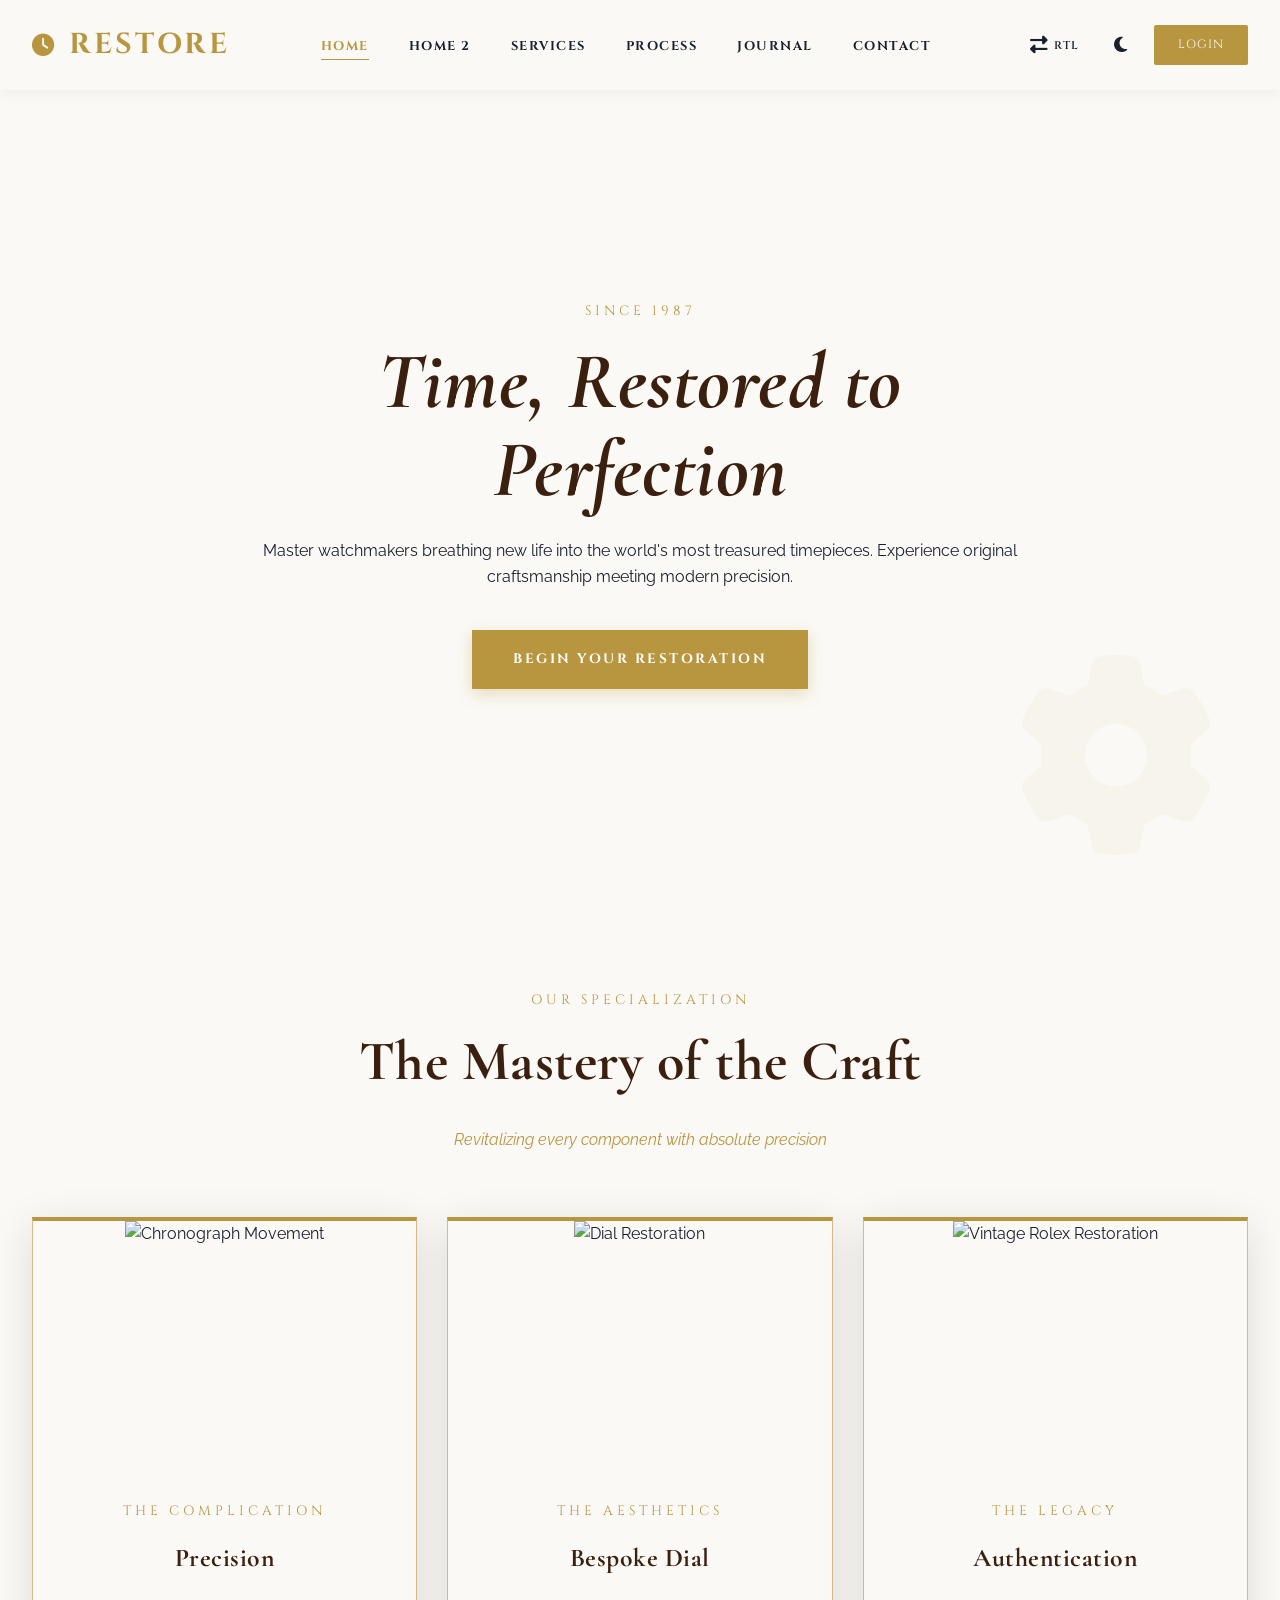
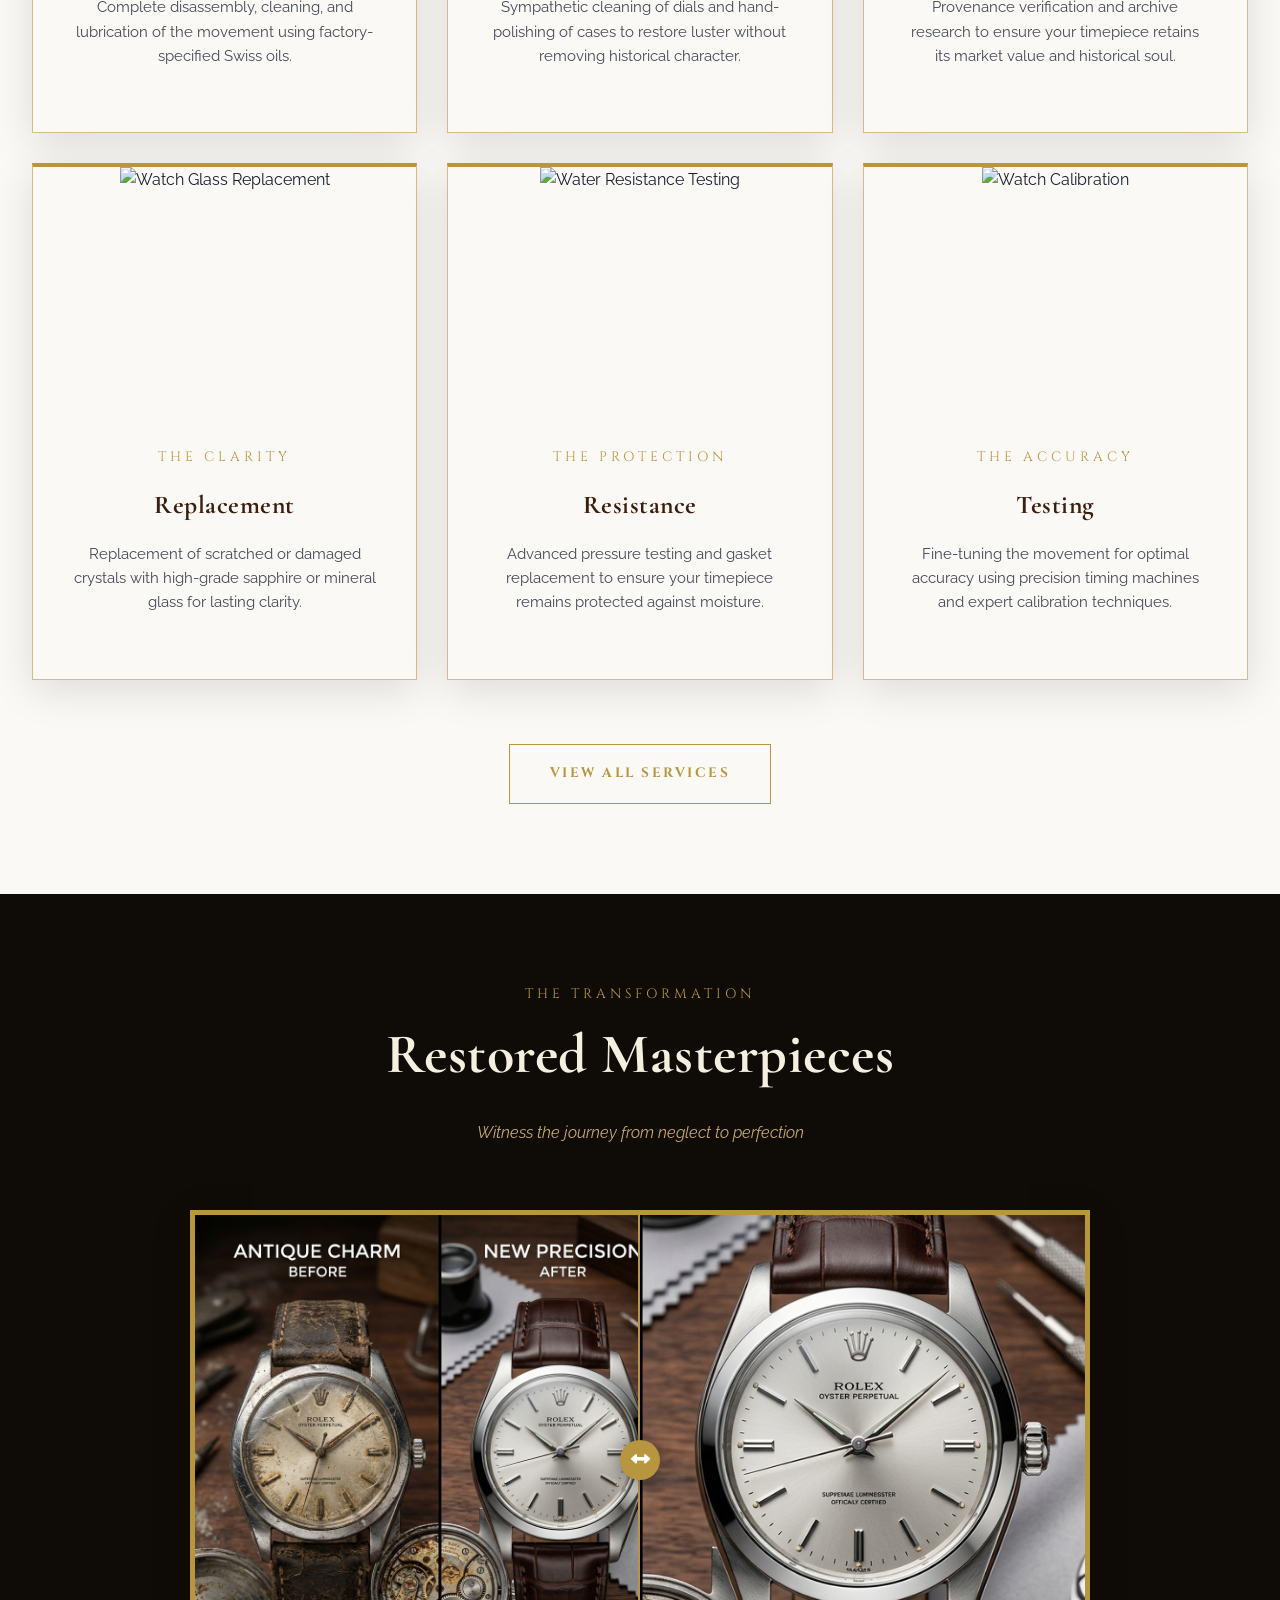
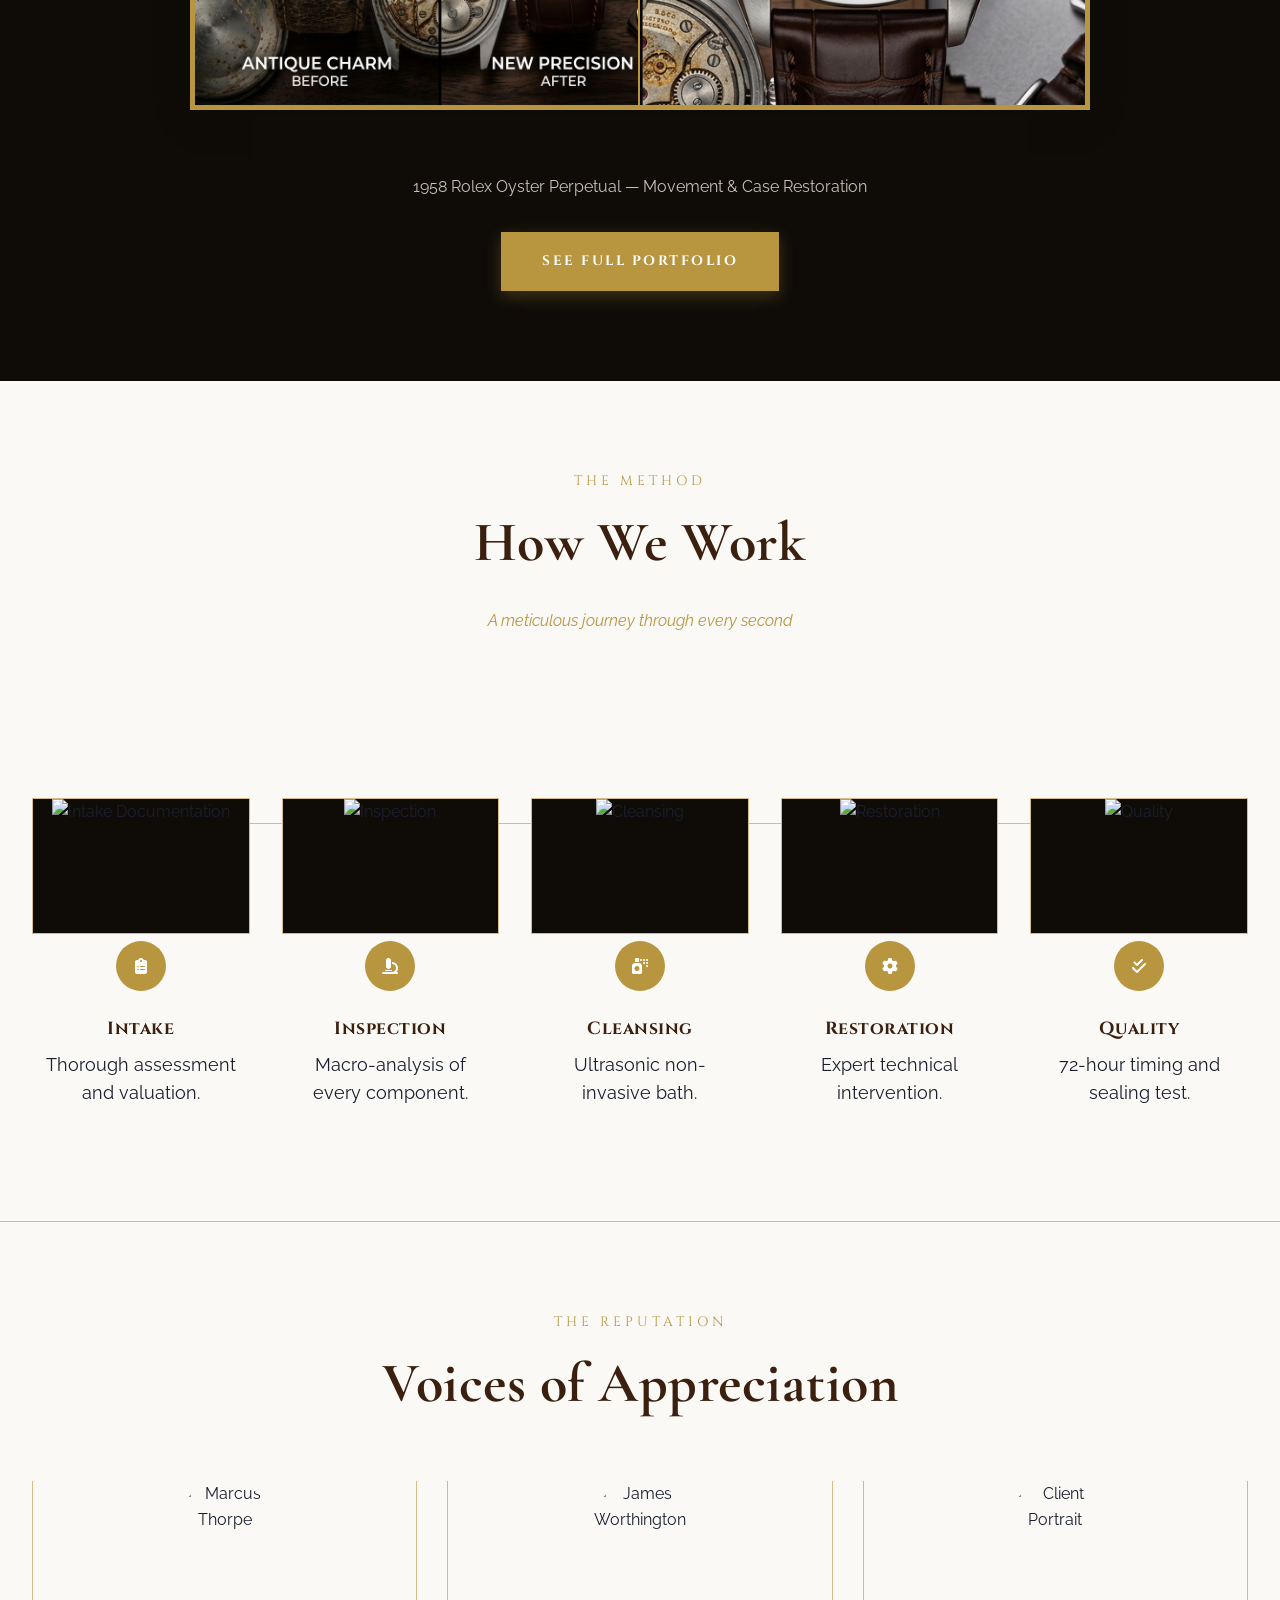
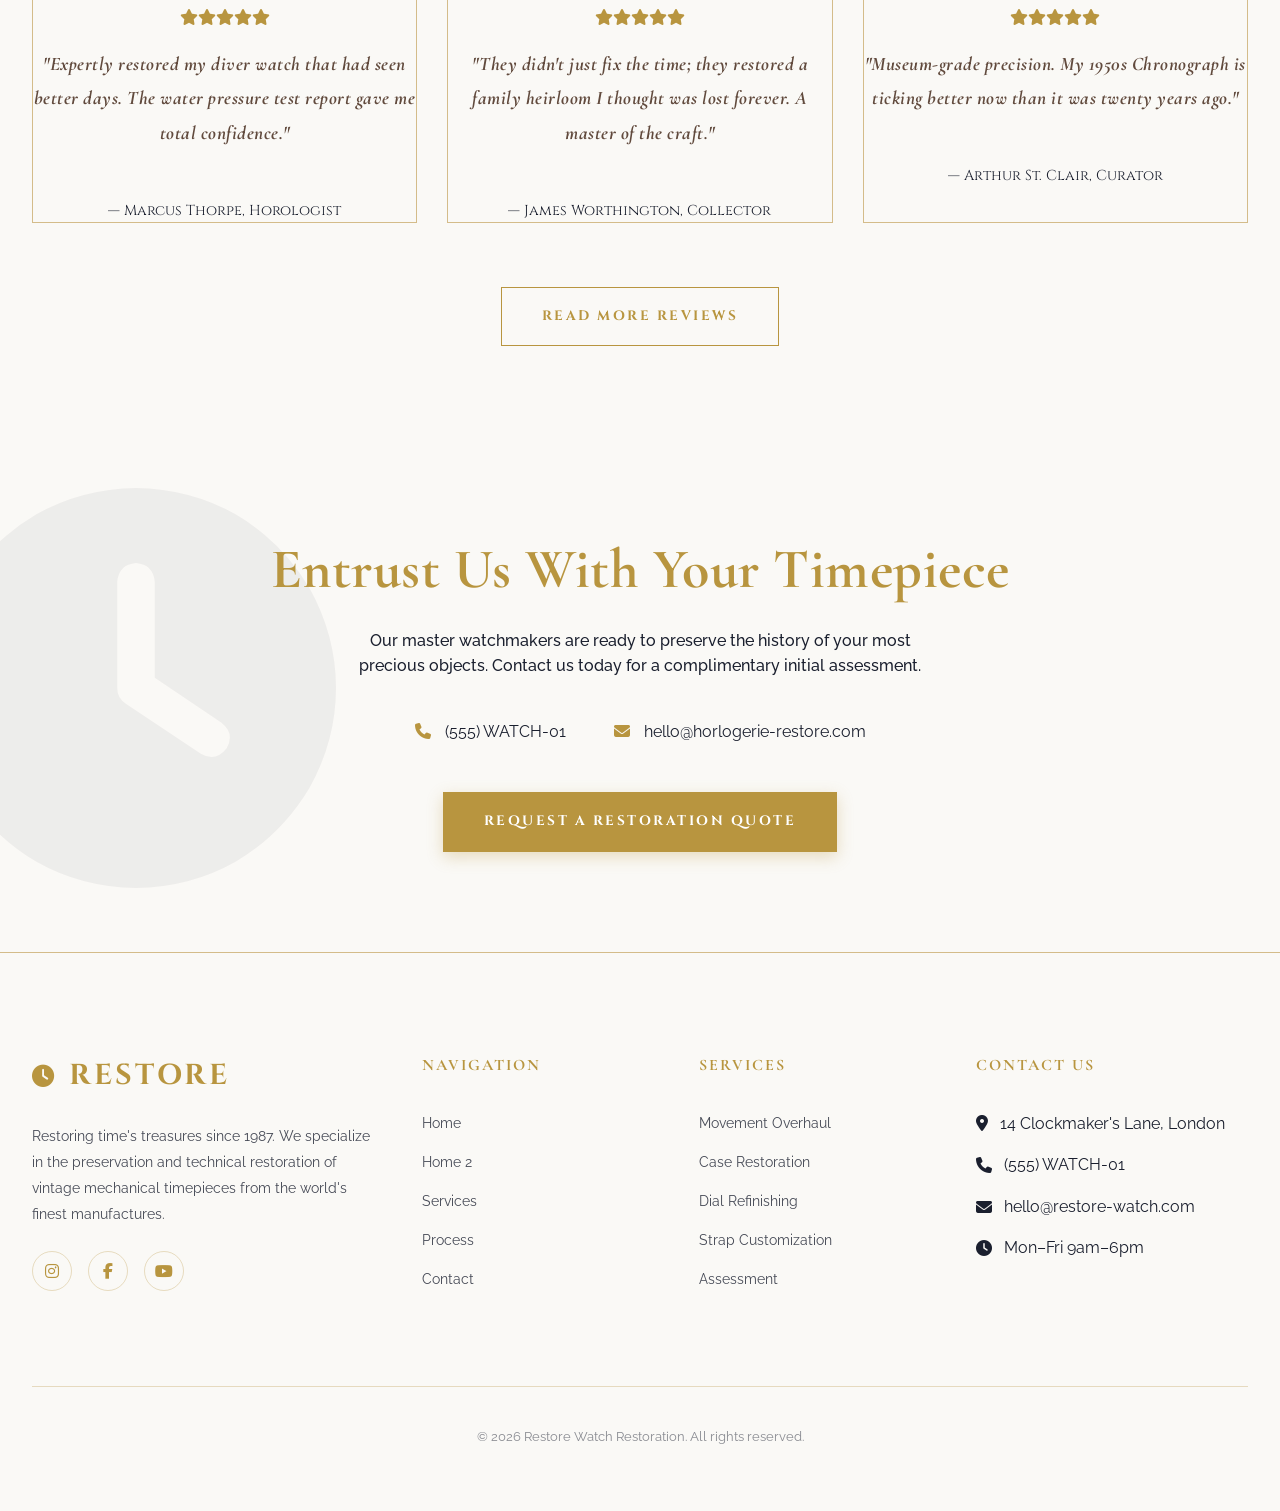
==== index.html @ c0e27105 "Add files via upload updf" ====
<!DOCTYPE html>
<html lang="en" dir="ltr">

<head>
    <meta charset="UTF-8">
    <meta name="viewport" content="width=device-width, initial-scale=1.0">
    <title>Restore — Vintage Watch Repair & Restoration</title>
    <meta name="description"
        content="Master watchmakers breathing new life into the world's most treasured timepieces since 1987. Luxury vintage watch restoration.">
    <!-- Favicon -->
    <link rel="icon" type="image/png" href="favicon.png">
    <!-- Fonts -->
    <link rel="preconnect" href="https://fonts.googleapis.com">
    <link rel="preconnect" href="https://fonts.gstatic.com" crossorigin>
    <link
        href="https://fonts.googleapis.com/css2?family=Cinzel:wght@400;700&family=Cormorant+Garamond:ital,wght@0,400;0,600;0,700;1,400;1,600&family=Playfair+Display:ital,wght@0,400;0,700;1,400&family=Raleway:wght@300;400;600&display=swap"
        rel="stylesheet">
    <!-- Icons -->
    <link rel="stylesheet" href="https://cdnjs.cloudflare.com/ajax/libs/font-awesome/6.4.0/css/all.min.css">
    <!-- CSS -->
    <link rel="stylesheet" href="index.css">
</head>

<body>

    <!-- NAVBAR -->
    <nav class="navbar">
        <div class="container">
            <a href="index.html" class="logo"><i class="fas fa-clock"></i>RESTORE</a>

            <ul class="nav-links">
                <li><a href="index.html">Home</a></li>
                <li><a href="story.html">Home 2</a></li>
                <li><a href="services.html">Services</a></li>
                <li><a href="process.html">Process</a></li>
                <li><a href="journal.html">Journal</a></li>
                <li><a href="contact.html">Contact</a></li>
                <li class="mobile-only">
                    <button class="toggle-btn rtl-toggle" title="Toggle RTL">
                        <i class="fas fa-exchange-alt"></i>
                    </button>
                    <button class="toggle-btn theme-toggle" title="Toggle Theme">
                        <i class="fas fa-moon"></i>
                    </button>
                    <a href="login.html" class="btn-login">Login</a>
                </li>
            </ul>

            <div class="nav-actions">
                <button class="toggle-btn rtl-toggle" title="Toggle RTL">
                    <i class="fas fa-exchange-alt"></i>
                    <span class="rtl-toggle-text">RTL</span>
                </button>
                <button class="toggle-btn theme-toggle" title="Toggle Theme">
                    <i class="fas fa-moon"></i>
                </button>
                <a href="login.html" class="btn-login">Login</a>
            </div>

            <div class="hamburger">
                <span></span>
                <span></span>
                <span></span>
            </div>
        </div>
    </nav>

    <!-- HERO SECTION -->
    <section class="hero-section" style="height: 100vh;">
        <div class="hero-blurred-bg" style="background-image: url('https://awco.nl/wp-content/uploads/2022/07/cartier-instagram-awco-2-e1658829514265.jpeg'); opacity: 0.6;"></div>
        <div class="hero-overlay"></div>
        
        <div class="container text-center reveal">
            <span class="eyebrow" style="color: var(--secondary);">Since 1987</span>
            <h1 class="italic">Time, Restored to Perfection</h1>
            <p>Master watchmakers breathing new life into the world's most treasured timepieces. Experience original craftsmanship meeting modern precision.</p>
            <div class="hero-btns" style="display: flex; gap: 1.5rem; justify-content: center;">
                <a href="contact.html" class="btn btn-primary">Begin Your Restoration</a>
            </div>
        </div>
        
        <!-- Animated Gear Element -->
        <i class="fas fa-cog" style="position: absolute; bottom: 5%; right: 5%; font-size: 200px; color: rgba(184, 149, 63, 0.05); animation: rotate 45s linear infinite; z-index: 1;"></i>
    </section>

    <!-- TRUST BAR -->


    <!-- SERVICES OVERVIEW -->
    <section class="section">
    <div class="container">
        <div class="text-center mb-5 reveal" style="margin-bottom: 4rem;">
            <span class="eyebrow">Our Specialization</span>
            <h2>The Mastery of the Craft</h2>
            <p class="italic" style="color: var(--secondary);">
                Revitalizing every component with absolute precision
            </p>
        </div>

        <div class="grid grid-3">
            <!-- Card 1 -->
            <div class="card reveal">
                <div class="card-img-wrapper">
                    <img src="https://images.unsplash.com/photo-1523170335258-f5ed11844a49?ixlib=rb-4.0.3&auto=format&fit=crop&w=800&q=80"
                        alt="Chronograph Movement">
                    <div class="card-overlay"></div>
                </div>
                <div class="card-content">
                    <span class="eyebrow" style="margin-bottom: 1rem;">The Complication</span>
                    <h3>Precision</h3>
                    <p>Complete disassembly, cleaning, and lubrication of the movement using factory-specified Swiss oils.</p>
                </div>
            </div>

            <!-- Card 2 -->
            <div class="card reveal" style="transition-delay: 0.1s;">
                <div class="card-img-wrapper">
                    <img src="https://images.unsplash.com/photo-1614164185128-e4ec99c436d7?ixlib=rb-4.0.3&auto=format&fit=crop&w=800&q=80"
                        alt="Dial Restoration">
                    <div class="card-overlay"></div>
                </div>
                <div class="card-content">
                    <span class="eyebrow" style="margin-bottom: 1rem;">The Aesthetics</span>
                    <h3>Bespoke Dial</h3>
                    <p>Sympathetic cleaning of dials and hand-polishing of cases to restore luster without removing historical character.</p>
                </div>
            </div>

            <!-- Card 3 -->
            <div class="card reveal" style="transition-delay: 0.2s;">
                <div class="card-img-wrapper">
                    <img src="https://images.unsplash.com/photo-1542496658-e33a6d0d50f6?ixlib=rb-4.0.3&auto=format&fit=crop&w=800&q=80"
                        alt="Vintage Rolex Restoration">
                    <div class="card-overlay"></div>
                </div>
                <div class="card-content">
                    <span class="eyebrow" style="margin-bottom: 1rem;">The Legacy</span>
                    <h3> Authentication</h3>
                    <p>Provenance verification and archive research to ensure your timepiece retains its market value and historical soul.</p>
                </div>
            </div>

            <!-- Card 4 -->
            <div class="card reveal" style="transition-delay: 0.3s;">
                <div class="card-img-wrapper">
                    <img src="https://images.unsplash.com/photo-1518546305927-5a555bb7020d?ixlib=rb-4.0.3&auto=format&fit=crop&w=800&q=80"
                        alt="Watch Glass Replacement">
                    <div class="card-overlay"></div>
                </div>
                <div class="card-content">
                    <span class="eyebrow" style="margin-bottom: 1rem;">The Clarity</span>
                    <h3>Replacement</h3>
                    <p>Replacement of scratched or damaged crystals with high-grade sapphire or mineral glass for lasting clarity.</p>
                </div>
            </div>

            <!-- Card 5 -->
            <div class="card reveal" style="transition-delay: 0.4s;">
                <div class="card-img-wrapper">
                    <img src="https://images.unsplash.com/photo-1609587312208-cea54be969e7?ixlib=rb-4.0.3&auto=format&fit=crop&w=800&q=80"
                        alt="Water Resistance Testing">
                    <div class="card-overlay"></div>
                </div>
                <div class="card-content">
                    <span class="eyebrow" style="margin-bottom: 1rem;">The Protection</span>
                    <h3> Resistance</h3>
                    <p>Advanced pressure testing and gasket replacement to ensure your timepiece remains protected against moisture.</p>
                </div>
            </div>

            <!-- Card 6 -->
            <div class="card reveal" style="transition-delay: 0.5s;">
                <div class="card-img-wrapper">
                    <img src="https://images.unsplash.com/photo-1587831990711-23ca6441447b?ixlib=rb-4.0.3&auto=format&fit=crop&w=800&q=80"
                        alt="Watch Calibration">
                    <div class="card-overlay"></div>
                </div>
                <div class="card-content">
                    <span class="eyebrow" style="margin-bottom: 1rem;">The Accuracy</span>
                    <h3>Testing</h3>
                    <p>Fine-tuning the movement for optimal accuracy using precision timing machines and expert calibration techniques.</p>
                </div>
            </div>
        </div>

        <div class="text-center" style="margin-top: 4rem;">
            <a href="services.html" class="btn btn-outline">View All Services</a>
        </div>
    </div>
</section>

    <!-- BEFORE & AFTER SHOWCASE -->
    <section class="section" style="background-color: var(--bg-dark); color: var(--text-light);">
        <div class="container">
            <div class="text-center reveal" style="margin-bottom: 4rem;">
                <span class="eyebrow" style="color: var(--secondary);">The Transformation</span>
                <h2 style="color: var(--text-light);">Restored Masterpieces</h2>
                <p class="italic" style="color: var(--accent);">Witness the journey from neglect to perfection</p>
            </div>

            <div class="comparison-container reveal"
                style="position: relative; max-width: 900px; margin: 0 auto; border: 5px solid var(--secondary); overflow: hidden; height: 500px; cursor: ew-resize;">
                <div class="after-image"
                    style="width: 100%; height: 100%; background: url('rolex_before_after_1774534215064.png') no-repeat right center/cover;">
                </div>
                <div class="before-image"
                    style="position: absolute; top: 0; left: 0; width: 50%; height: 100%; background: url('rolex_before_after_1774534215064.png') no-repeat left center/cover; border-right: 2px solid var(--secondary);">
                </div>
                <div class="slider-handle"
                    style="position: absolute; top: 0; left: 50%; width: 40px; height: 40px; background: var(--secondary); border-radius: 50%; transform: translate(-50%, -50%); top: 50%; transform: translate(-50%, -50%); display: flex; align-items: center; justify-content: center; box-shadow: 0 0 20px rgba(0,0,0,0.5);">
                    <i class="fas fa-arrows-alt-h" style="color: white; font-size: 1.2rem;"></i>
                </div>
            </div>

            <div class="text-center" style="margin-top: 4rem;">
                <p style="margin-bottom: 2rem; opacity: 0.8;">1958 Rolex Oyster Perpetual — Movement & Case Restoration
                </p>
                <a href="" class="btn btn-primary">See Full Portfolio</a>
            </div>
        </div>
    </section>

    <!-- PROCESS TIMELINE -->
    <section class="section">
        <div class="container">
            <div class="text-center reveal" style="margin-bottom: 4rem;">
                <span class="eyebrow">The Method</span>
                <h2>How We Work</h2>
                <p class="italic" style="color: var(--secondary);">A meticulous journey through every second</p>
            </div>

            <div class="timeline">
                <div class="timeline-line">
                </div>

                <div class="step reveal text-center">
                    <div class="step-img-wrapper">
                        <img src="https://istrap.com.au/cdn/shop/articles/Are_Apple_Watches_waterproof_All_you_need_to_know..png?v=1684733796" 
                             alt="Intake Documentation">
                    </div>
                    <div class="step-icon">
                        <i class="fas fa-clipboard-list"></i>
                    </div>
                    <h4>Intake</h4>
                    <p>Thorough assessment and valuation.</p>
                </div>

                <div class="step reveal text-center"
                    style="transition-delay: 0.1s;">
                    <div class="step-img-wrapper">
                        <img src="https://www.watchrepairco.com/wp-content/uploads/2021/06/nyc_professional_watch.jpg" 
                             alt="Inspection">
                    </div>
                    <div class="step-icon">
                        <i class="fas fa-microscope"></i>
                    </div>
                    <h4>Inspection</h4>
                    <p>Macro-analysis of every component.</p>
                </div>

                <div class="step reveal text-center"
                    style="transition-delay: 0.2s;">
                    <div class="step-img-wrapper">
                        <img src="https://encrypted-tbn0.gstatic.com/images?q=tbn:ANd9GcSZJ5gLej5h-z3-1ZbnoDbZo2IOseeuFx0MdQ&s" 
                             alt="Cleansing">
                    </div>
                    <div class="step-icon">
                        <i class="fas fa-spray-can"></i>
                    </div>
                    <h4>Cleansing</h4>
                    <p>Ultrasonic non-invasive bath.</p>
                </div>

                <div class="step reveal text-center"
                    style="transition-delay: 0.3s;">
                    <div class="step-img-wrapper">
                        <img src="https://encrypted-tbn0.gstatic.com/images?q=tbn:ANd9GcTU7WeRj5QwnEn_cYGauidYgsXiEFieFPZd5Q&s" 
                             alt="Restoration">
                    </div>
                    <div class="step-icon">
                        <i class="fas fa-cog"></i>
                    </div>
                    <h4>Restoration</h4>
                    <p>Expert technical intervention.</p>
                </div>

                <div class="step reveal text-center"
                    style="transition-delay: 0.4s;">
                    <div class="step-img-wrapper">
                        <img src="https://cdn4.ethoswatches.com/the-watch-guide/wp-content/uploads/2023/09/Breitling-Navitimer-Automatic-Movement-Steel-case-Sapphire-Crystal-Brown-leather-strap-6.jpg?tr=q-70" 
                             alt="Quality">
                    </div>
                    <div class="step-icon">
                        <i class="fas fa-check-double"></i>
                    </div>
                    <h4>Quality</h4>
                    <p>72-hour timing and sealing test.</p>
                </div>
            </div>
        </div>
    </section>

    <!-- TESTIMONIALS -->
    <section class="section" style="background-color: var(--bg-light); border-top: 1px solid var(--border);">
        <div class="container">
            <div class="text-center reveal" style="margin-bottom: 4rem;">
                <span class="eyebrow">The Reputation</span>
                <h2>Voices of Appreciation</h2>
            </div>

            <div class="grid grid-3">
                <div class="card reveal" style="border-top: none; background: transparent; box-shadow: none;">
                    <div class="card-img-wrapper"
                        style="border-radius: 50%; width: 100px; height: 100px; margin: 0 auto 1.5rem; overflow: hidden;">
                        <img src="https://images.unsplash.com/photo-1507003211169-0a1dd7228f2d?ixlib=rb-4.0.3&auto=format&fit=crop&w=200&q=80"
                            alt=" Marcus Thorpe" style="width: 100%; height: 100%; object-fit: cover;">
                    </div>
                    <div class="stars" style="color: var(--secondary); margin-bottom: 1rem; text-align: center;">
                        <i class="fas fa-star"></i><i class="fas fa-star"></i><i class="fas fa-star"></i><i
                            class="fas fa-star"></i><i class="fas fa-star"></i>
                    </div>
                    <p class="italic serif" style="font-size: 1.2rem; line-height: 1.8; text-align: center;">"Expertly restored my diver
                        watch that had seen better days. The water pressure test report gave me total confidence."</p>
                    <span style="font-family: 'Cinzel', serif; font-size: 0.9rem; margin-top: 1.5rem; display: block; text-align: center;">&mdash; Marcus Thorpe, Horologist</span>
                </div>
                <div class="card reveal"
                    style="border-top: none; background: transparent; box-shadow: none; transition-delay: 0.1s;">
                    <div class="card-img-wrapper"
                        style="border-radius: 50%; width: 100px; height: 100px; margin: 0 auto 1.5rem; overflow: hidden;">
                        <img src="https://images.unsplash.com/photo-1500648767791-00dcc994a43e?ixlib=rb-4.0.3&auto=format&fit=crop&w=200&q=80"
                            alt="James Worthington" style="width: 100%; height: 100%; object-fit: cover;">
                    </div>
                    <div class="stars" style="color: var(--secondary); margin-bottom: 1rem; text-align: center;">
                        <i class="fas fa-star"></i><i class="fas fa-star"></i><i class="fas fa-star"></i><i
                            class="fas fa-star"></i><i class="fas fa-star"></i>
                    </div>
                    <p class="italic serif" style="font-size: 1.2rem; line-height: 1.8; text-align: center;">"They didn't just fix the time;
                        they restored a family heirloom I thought was lost forever. A master of the craft."</p>
                    <span style="font-family: 'Cinzel', serif; font-size: 0.9rem; margin-top: 1.5rem; display: block; text-align: center;">&mdash; James Worthington, Collector</span>
                </div>
                <div class="card reveal"
                    style="border-top: none; background: transparent; box-shadow: none; transition-delay: 0.2s;">
                    <div class="card-img-wrapper"
                        style="border-radius: 50%; width: 100px; height: 100px; margin: 0 auto 1.5rem; overflow: hidden;">
                        <img src="https://images.unsplash.com/photo-1472099645785-5658abf4ff4e?ixlib=rb-4.0.3&auto=format&fit=crop&w=200&q=80"
                            alt="Client Portrait" style="width: 100%; height: 100%; object-fit: cover;">
                    </div>
                    <div class="stars" style="color: var(--secondary); margin-bottom: 1rem; text-align: center;">
                        <i class="fas fa-star"></i><i class="fas fa-star"></i><i class="fas fa-star"></i><i
                            class="fas fa-star"></i><i class="fas fa-star"></i>
                    </div>
                    <p class="italic serif" style="font-size: 1.2rem; line-height: 1.8; text-align: center;">"Museum-grade precision. My
                        1950s Chronograph is ticking better now than it was twenty years ago."</p>
                    <span style="font-family: 'Cinzel', serif; font-size: 0.9rem; margin-top: 1.5rem; display: block; text-align: center;">&mdash; Arthur St. Clair, Curator</span>
                </div>
            </div>

            <div class="text-center" style="margin-top: 4rem;">
                <a href="#" class="btn btn-outline">Read More Reviews</a>
            </div>
        </div>
    </section>

    <!-- FINAL CTA -->
    <section class="section"
        style="background-color: var(--bg-light); padding: 100px 0; position: relative; overflow: hidden;">
        <i class="fas fa-clock"
            style="position: absolute; top: 10%; left: -5%; font-size: 400px; color: var(--text-dark); opacity: 0.05;"></i>
        <div class="container text-center reveal" style="position: relative; z-index: 1;">
            <h2 style="color: var(--secondary); margin-bottom: 1.5rem;">Entrust Us With Your Timepiece</h2>
            <p style="max-width: 600px; margin: 0 auto 2.5rem; color: var(--text-dark); font-weight: 500;">Our master watchmakers
                are ready to preserve the history of your most precious objects. Contact us today for a complimentary
                initial assessment.</p>
            <div class="contact-info-grid"
                style="display: flex; justify-content: center; gap: 3rem; margin-bottom: 3rem;">
                <div class="info-item" style="color: var(--text-dark);">
                    <i class="fas fa-phone" style="color: var(--secondary); margin-right: 10px;"></i>
                    <span>(555) WATCH-01</span>
                </div>
                <div class="info-item" style="color: var(--text-dark);">
                    <i class="fas fa-envelope" style="color: var(--secondary); margin-right: 10px;"></i>
                    <span>hello@horlogerie-restore.com</span>
                </div>
            </div>
            <a href="contact.html" class="btn btn-primary" style="background-color: var(--secondary);">Request a
                Restoration Quote</a>
        </div>
    </section>

    <!-- FOOTER -->
    <footer>
        <div class="container">
            <div class="footer-grid">
                <div class="footer-col reveal">
                    <a href="index.html" class="logo" style="margin-bottom: 1.5rem;"><i class="fas fa-clock"></i>RESTORE</a>
                    <p>Restoring time's treasures since 1987. We specialize in the preservation and technical restoration of vintage mechanical timepieces from the world's finest manufactures.</p>
                    <div class="social-links">
                        <a href="#"><i class="fab fa-instagram"></i></a>
                        <a href="#"><i class="fab fa-facebook-f"></i></a>
                        <a href="#"><i class="fab fa-youtube"></i></a>
                    </div>
                </div>
                <div class="footer-col reveal">
                    <h4>Navigation</h4>
                    <ul>
                        <li><a href="index.html">Home</a></li>
                        <li><a href="story.html">Home 2</a></li>
                        <li><a href="services.html">Services</a></li>
                        <li><a href="process.html">Process</a></li>
                        <li><a href="contact.html">Contact</a></li>
                    </ul>
                </div>
                <div class="footer-col reveal">
                    <h4>Services</h4>
                    <ul>
                        <li><a href="services.html">Movement Overhaul</a></li>
                        <li><a href="services.html">Case Restoration</a></li>
                        <li><a href="services.html">Dial Refinishing</a></li>
                        <li><a href="services.html">Strap Customization</a></li>
                        <li><a href="services.html">Assessment</a></li>
                    </ul>
                </div>
                <div class="footer-col reveal">
                    <h4>Contact Us</h4>
                    <ul>
                        <li><i class="fas fa-map-marker-alt"></i> 14 Clockmaker's Lane, London</li>
                        <li><i class="fas fa-phone"></i> (555) WATCH-01</li>
                        <li><i class="fas fa-envelope"></i> hello@restore-watch.com</li>
                        <li><i class="fas fa-clock"></i> Mon–Fri 9am–6pm</li>
                    </ul>
                </div>
            </div>
            <div class="footer-bottom">
                <p>&copy; 2026 Restore Watch Restoration. All rights reserved.</p>
            </div>
        </div>
    </footer>

    <button class="back-to-top" aria-label="Back to top">
        <i class="fas fa-chevron-up"></i>
    </button>

    <!-- SCRIPTS -->
    <script src="main.js"></script>
    <script>
        // Initialize comparison slider
        document.addEventListener('DOMContentLoaded', () => {
            const comparisonContainer = document.querySelector('.comparison-container');
            if (comparisonContainer) {
                initComparisonSlider(comparisonContainer);
            }
        });
    </script>

</body>

</html>
---- index.css ----
/* 1. CSS VARIABLES */
:root {
  --primary: #3B1F0F;
  /* Deep mahogany */
  --secondary: #B8953F;
  /* Antique gold */
  --accent: #C9A96E;
  /* Warm brass */
  --text-dark: #1A1F2E;
  /* Deep charcoal navy */
  --text-light: #F5EFE0;
  /* Ivory cream */
  --bg-light: #FAF9F6;
  /* Crisp parchment */
  --bg-dark: #0F0C08;
  /* Near-black mahogany */
  --border: #D4BC8A;
  /* Gold border tone */

  /* Static Colors (for persistent dark sections) */
  --always-light: #F5EFE0;
  --always-dark: #0F0C08;

  --transition: all 0.4s cubic-bezier(0.16, 1, 0.3, 1);
  --shadow: 0 10px 40px rgba(0, 0, 0, 0.12);
  --max-width: 1280px;
  
  --hero-brightness: 0.85;
  --hero-overlay: rgba(250, 249, 246, 0.8);
}

[data-theme="dark"] {
  --primary: #C9A96E;
  --secondary: #B8953F;
  --text-dark: #F5EFE0;
  --text-light: #F5EFE0;
  --bg-light: #0D0B08;
  --bg-dark: #1A1A1A;
  --border: #8A6D3B;
  --hero-brightness: 0.4;
  --hero-overlay: rgba(15, 12, 8, 0.85);
  --shadow: 0 10px 40px rgba(0, 0, 0, 0.4);
}

/* RTL Support */
[dir="rtl"] {
  direction: rtl;
  text-align: right;
}

/* 2. RESET & BASE */
* {
  margin: 0;
  padding: 0;
  box-sizing: border-box;
}

input,
select,
textarea,
button {
  font-family: inherit;
  color: inherit;
}

html {
  scroll-behavior: smooth;
  overflow-x: hidden;
}

body {
  font-family: 'Raleway', 'Lato', sans-serif;
  background-color: var(--bg-light);
  color: var(--text-dark);
  line-height: 1.6;
  overflow-x: hidden;
  transition: background-color 0.5s ease;
}

/* 3. TYPOGRAPHY */
h1,
h2,
h3,
h4,
.serif {
  font-family: 'Cormorant Garamond', 'Playfair Display', serif;
  font-weight: 700;
  color: var(--primary);
  letter-spacing: 0.5px;
}

h1 {
  font-size: clamp(3rem, 8vw, 5rem);
  line-height: 1.1;
  margin-bottom: 1.5rem;
}

h2 {
  font-size: clamp(2rem, 5vw, 3.5rem);
  line-height: 1.2;
  margin-bottom: 2rem;
}

h3 {
  font-size: 2.2rem;
  margin-bottom: 1rem;
}

h4 {
  font-size: 1.5rem;
  margin-bottom: 1rem;
}

.eyebrow {
  display: block;
  font-family: 'Cinzel', serif;
  text-transform: uppercase;
  letter-spacing: 4px;
  font-size: 0.85rem;
  color: var(--secondary);
  margin-bottom: 1rem;
}

.italic {
  font-style: italic;
}

p {
  margin-bottom: 1.5rem;
}

a {
  text-decoration: none;
  color: inherit;
  transition: var(--transition);
}

ul {
  list-style: none;
}

/* Step Numbers */
.step-num {
  font-family: 'Cinzel', serif;
  color: var(--secondary);
  font-size: 3.5rem;
  font-weight: 700;
  opacity: 0.6;
  line-height: 1;
  display: block;
  margin-bottom: 0.5rem;
}

[data-theme="dark"] .step-num {
  opacity: 0.8;
  color: var(--secondary);
  text-shadow: 0 0 10px rgba(184, 149, 63, 0.2);
}

/* 4. LAYOUT */
.container {
  max-width: var(--max-width);
  margin: 0 auto;
  padding: 0 2rem;
}

.section {
  padding: clamp(80px, 10vh, 120px) 0;
  text-align: center;
}

.section.align-left {
  text-align: left;
}

.section.align-left .container {
    text-align: left;
}

.section p {
  max-width: 800px;
  margin-left: auto;
  margin-right: auto;
}

.section.align-left p {
    margin-left: 0;
    margin-right: 0;
}

.section ul {
  display: flex;
  flex-direction: column;
  gap: 0.8rem;
}

.grid {
  display: grid;
  gap: 30px;
}

.grid-2 { grid-template-columns: repeat(2, 1fr); }
.grid-3 { grid-template-columns: repeat(3, 1fr); }
.grid-4 { grid-template-columns: repeat(4, 1fr); }

/* 5. COMPONENTS */

/* Buttons */
.btn {
  display: inline-flex;
  align-items: center;
  justify-content: center;
  padding: 18px 40px;
  font-family: 'Cinzel', serif;
  font-size: 0.85rem;
  letter-spacing: 2.5px;
  text-transform: uppercase;
  font-weight: 700;
  cursor: pointer;
  transition: var(--transition);
  border: 1px solid transparent;
  position: relative;
  overflow: hidden;
  z-index: 1;
  text-align: center;
  min-width: 220px;
}

.btn::after {
  content: '';
  position: absolute;
  top: 0;
  left: -100%;
  width: 100%;
  height: 100%;
  background: rgba(255, 255, 255, 0.15);
  transition: var(--transition);
  z-index: -1;
}

.btn:hover::after {
  left: 0;
}

.btn-primary {
  background-color: var(--secondary);
  color: #fff !important;
  box-shadow: 0 5px 15px rgba(184, 149, 63, 0.3);
}

.btn-primary:hover {
  background-color: var(--primary);
  transform: translateY(-3px);
  box-shadow: 0 8px 25px rgba(59, 31, 15, 0.4);
}

.btn-outline {
  border: 1px solid var(--secondary);
  color: var(--secondary);
  background: transparent;
}

.btn-outline:hover {
  background: var(--secondary);
  color: #fff !important;
  transform: translateY(-3px);
}

/* Navbar */
.navbar {
  position: fixed;
  top: 0;
  left: 0;
  width: 100%;
  background-color: var(--bg-light);
  color: var(--text-dark);
  height: 90px;
  display: flex;
  align-items: center;
  z-index: 1000;
  transition: var(--transition);
  box-shadow: 0 2px 15px rgba(0, 0, 0, 0.05);
}

.navbar.scrolled {
  height: 75px;
  background-color: var(--bg-light);
  backdrop-filter: blur(15px);
  box-shadow: 0 5px 20px rgba(0, 0, 0, 0.1);
}

.navbar .container {
  display: flex;
  justify-content: space-between;
  align-items: center;
  width: 100%;
}

.logo {
  font-family: 'Cinzel', serif;
  font-size: clamp(1.4rem, 4vw, 1.8rem);
  font-weight: 700;
  color: var(--secondary) !important;
  letter-spacing: 3px;
  display: flex;
  align-items: center;
  white-space: nowrap;
}

.logo i {
  margin-right: 12px;
  font-size: 1.4rem;
}

[dir="rtl"] .logo i {
    margin-right: 0;
    margin-left: 12px;
}

.nav-links {
  display: flex;
  gap: 2.5rem;
  align-items: center;
}

.nav-links a {
  font-family: 'Cinzel', serif;
  font-size: 0.8rem;
  letter-spacing: 1.5px;
  text-transform: uppercase;
  color: var(--text-dark);
  position: relative;
  font-weight: 700;
  transition: var(--transition);
}

.nav-links a:hover,
.nav-links a.active {
    color: var(--secondary);
}

.nav-links a::after {
    content: '';
    position: absolute;
    bottom: -5px;
    left: 0;
    width: 0;
    height: 1px;
    background: var(--secondary);
    transition: width 0.3s ease;
}

.nav-links a:hover::after,
.nav-links a.active::after {
    width: 100%;
}

.nav-actions {
  display: flex;
  align-items: center;
  gap: 1.2rem;
}

.btn-login {
  padding: 10px 24px;
  font-family: 'Cinzel', serif;
  font-size: 0.75rem;
  background-color: var(--secondary);
  color: #fff !important;
  border-radius: 2px;
  letter-spacing: 1px;
  text-transform: uppercase;
}

.btn-login:hover {
  background-color: var(--primary);
}

.toggle-btn {
  background: transparent;
  border: none;
  color: var(--text-dark);
  cursor: pointer;
  font-size: 1.1rem;
  transition: var(--transition);
  padding: 8px;
  display: flex;
  align-items: center;
  justify-content: center;
}

.toggle-btn:hover {
  color: var(--secondary);
  transform: translateY(-2px);
}

.rtl-toggle {
    display: flex;
    align-items: center;
    gap: 6px;
}

.rtl-toggle-text {
    font-family: 'Cinzel', serif;
    font-size: 0.7rem;
    letter-spacing: 1px;
    font-weight: 600;
}

/* Hamburger Menu */
.hamburger {
  display: none;
  flex-direction: column;
  justify-content: space-between;
  width: 35px;
  height: 24px;
  cursor: pointer;
  z-index: 1001;
}

.hamburger span {
  display: block;
  width: 100%;
  height: 3px;
  background-color: var(--secondary);
  transition: all 0.3s ease;
}

/* Hamburger Active States */
.hamburger.active span:nth-child(1) {
  transform: translateY(10.5px) rotate(45deg);
}

.hamburger.active span:nth-child(2) {
  opacity: 0;
  transform: translateX(10px);
}

.hamburger.active span:nth-child(3) {
  transform: translateY(-10.5px) rotate(-45deg);
}

.nav-actions-mobile, .mobile-only {
    display: none;
}

/* Hero Section */
.hero-section {
  position: relative;
  width: 100%;
  height: 100vh;
  min-height: 600px;
  display: flex;
  align-items: center;
  justify-content: center;
  overflow: hidden;
  text-align: center;
  padding-top: 90px;
}

.hero-blurred-bg {
  position: absolute;
  top: 0;
  left: 0;
  width: 100%;
  height: 100%;
  background-size: cover;
  background-position: center;
  filter: brightness(var(--hero-brightness)) saturate(1.1);
  z-index: 0;
}

.hero-overlay {
  position: absolute;
  top: 0;
  left: 0;
  width: 100%;
  height: 100%;
  background: var(--hero-overlay);
  z-index: 1;
}

.hero-section .container {
  position: relative;
  z-index: 2;
  max-width: 900px;
}

.hero-btns {
    display: flex;
    gap: 1.5rem;
    justify-content: center;
    margin-top: 2.5rem;
}

/* Cards */
.card {
  background-color: var(--bg-light);
  color: var(--text-dark);
  border: 1px solid var(--border);
  border-top: 4px solid var(--secondary);
  transition: var(--transition);
  display: flex;
  flex-direction: column;
  height: 100%;
  box-shadow: var(--shadow);
  overflow: hidden;
  text-align: center;
}

.card:hover {
  transform: translateY(-10px);
  box-shadow: 0 20px 50px rgba(0, 0, 0, 0.15);
  border-color: var(--secondary);
}

.card-img-wrapper {
  width: 100%;
  height: 240px;
  overflow: hidden;
  position: relative;
}

.card-img-wrapper img {
  width: 100%;
  height: 100%;
  object-fit: cover;
  transition: transform 0.8s ease;
}

.card:hover .card-img-wrapper img {
  transform: scale(1.1);
}

.card-content {
  padding: 2.5rem;
  flex-grow: 1;
  display: flex;
  flex-direction: column;
  justify-content: space-between;
  align-items: center;
}

.card-content i {
    font-size: 2.5rem;
    color: var(--secondary);
    margin-bottom: 1.5rem;
    transition: var(--transition);
}

.card:hover .card-content i {
    transform: scale(1.1) rotate(5deg);
}

.card h3 {
    font-size: 1.6rem;
    margin-bottom: 1rem;
    color: var(--primary);
}

[data-theme="dark"] .card h3 {
    color: var(--secondary);
}

.card p {
    font-size: 0.95rem;
    opacity: 0.8;
}

/* Bullet Points Alignment */
.section ul li {
    display: flex;
    align-items: flex-start;
    gap: 15px;
    text-align: left;
    width: 100%;
    max-width: 600px;
    margin: 0 auto;
}

.section.align-left ul li {
    margin: 0;
}

.section ul li i {
    color: var(--secondary);
    margin-top: 5px;
    flex-shrink: 0;
}

/* Footer Enhancements */
footer {
  background-color: var(--bg-light);
  color: var(--text-dark);
  padding: 100px 0 40px;
  border-top: 1px solid var(--border);
}

.footer-col {
  overflow-wrap: break-word;
  word-break: break-word;
}

.footer-grid {
  display: grid;
  grid-template-columns: 1.5fr 1fr 1fr 1.2fr;
  gap: 50px;
  margin-bottom: 80px;
}

.footer-col h4 {
  color: var(--secondary);
  text-transform: uppercase;
  letter-spacing: 2px;
  font-size: 1rem;
  margin-bottom: 2rem;
}

.footer-col p {
    font-size: 0.9rem;
    opacity: 0.8;
    line-height: 1.8;
}

.footer-col ul li {
    margin-bottom: 1rem;
    display: flex;
    align-items: center;
    gap: 12px;
}

.footer-col ul li a {
    opacity: 0.8;
    font-size: 0.9rem;
}

.footer-col ul li a:hover {
    opacity: 1;
    color: var(--secondary);
    padding-left: 5px;
}

.social-links {
    display: flex;
    gap: 1rem;
    margin-top: 1.5rem;
}

.social-links a {
    width: 40px;
    height: 40px;
    display: flex;
    align-items: center;
    justify-content: center;
    border: 1px solid rgba(184, 149, 63, 0.3);
    border-radius: 50%;
    color: var(--secondary);
    font-size: 1rem;
}

.social-links a:hover {
    background: var(--secondary);
    color: #fff !important;
    transform: translateY(-5px);
}

.footer-bottom {
    border-top: 1px solid var(--border);
    padding-top: 40px;
    text-align: center;
    opacity: 0.5;
    font-size: 0.8rem;
}

/* Authentication Forms */
.auth-page {
    min-height: 100vh;
    display: flex;
    align-items: center;
    justify-content: center;
    padding: 120px 2rem 60px;
    background: var(--bg-light);
}

.auth-card {
    background: var(--bg-light);
    border: 1px solid var(--border);
    padding: 3rem;
    width: 100%;
    max-width: 450px;
    box-shadow: var(--shadow);
    text-align: center;
}

.auth-card h2 {
    margin-bottom: 2.5rem;
}

.form-group {
    text-align: left;
    margin-bottom: 1.5rem;
}

.form-group label {
    display: block;
    font-family: 'Cinzel', serif;
    font-size: 0.75rem;
    letter-spacing: 1px;
    margin-bottom: 0.5rem;
    color: var(--text-dark);
}

.form-group input {
    width: 100%;
    padding: 12px 15px;
    background: transparent;
    border: 1px solid var(--border);
    border-radius: 2px;
    color: var(--text-dark);
    transition: var(--transition);
}

.form-group input:focus {
    border-color: var(--secondary);
    outline: none;
    box-shadow: 0 0 0 3px rgba(184, 149, 63, 0.1);
}

.form-footer {
    display: flex;
    justify-content: space-between;
    align-items: center;
    margin-top: 0.8rem;
    font-size: 0.8rem;
}

.remember-me {
    display: flex !important;
    align-items: center;
    gap: 8px;
    cursor: pointer;
    font-family: 'Raleway', sans-serif !important;
    text-transform: none !important;
    letter-spacing: 0 !important;
    font-size: 0.8rem !important;
    opacity: 0.8;
}

.remember-me input {
    width: auto !important;
    margin: 0;
}

.forgot-link {
    color: var(--secondary);
    font-weight: 500;
}

.auth-divider {
    display: flex;
    align-items: center;
    margin: 2.5rem 0;
    color: var(--secondary);
    opacity: 0.6;
}

.auth-divider::before,
.auth-divider::after {
    content: '';
    flex: 1;
    height: 1px;
    background: var(--border);
}

.auth-divider span {
    padding: 0 20px;
    font-family: 'Cinzel', serif;
    font-size: 0.8rem;
    letter-spacing: 3px;
    font-weight: 700;
}

.social-auth {
    display: flex;
    flex-direction: column;
    gap: 1.2rem;
    margin-bottom: 2.5rem;
}

.btn-social {
    background: var(--bg-light);
    border: 1px solid var(--border);
    color: var(--text-dark) !important;
    width: 100%;
    min-width: 0;
    padding: 14px;
    font-family: 'Raleway', sans-serif;
    letter-spacing: 0.5px;
    text-transform: none;
    font-size: 0.95rem;
    display: flex;
    align-items: center;
    justify-content: center;
    gap: 15px;
    border-radius: 4px;
    box-shadow: 0 4px 10px rgba(0,0,0,0.05);
}

.btn-social:hover {
    background: var(--bg-dark);
    color: var(--text-light) !important;
    border-color: var(--secondary);
}

.btn-social img {
    height: 20px;
}

.btn-social i {
    font-size: 1.25rem;
}

.auth-redirect {
    font-size: 0.9rem;
    opacity: 0.8;
}

.auth-redirect a {
    color: var(--secondary);
    font-weight: 600;
}

.auth-toggles {
    position: fixed;
    top: 2rem;
    right: 2rem;
    display: flex;
    gap: 1.2rem;
    z-index: 2000;
}

.auth-toggles .toggle-btn {
    width: 45px;
    height: 45px;
    background: var(--bg-light);
    border: 1px solid var(--border);
    border-radius: 50%;
    box-shadow: 0 10px 25px rgba(0,0,0,0.15);
    color: var(--secondary) !important;
}

.auth-card .logo {
    justify-content: center;
    margin-bottom: 2.5rem;
    width: 100%;
    font-size: 2.2rem;
}
/* Comparison Slider */
.comparison-container {
    border: 4px solid var(--secondary);
    box-shadow: var(--shadow);
}

.slider-handle {
    transition: background 0.3s ease;
}

.slider-handle:hover {
    background: var(--primary) !important;
}

/* Back to Top Button */
.back-to-top {
  position: fixed;
  bottom: 30px;
  right: 30px;
  width: 45px;
  height: 45px;
  background-color: var(--secondary);
  color: #fff !important;
  border: none;
  border-radius: 50%;
  display: flex;
  align-items: center;
  justify-content: center;
  cursor: pointer;
  z-index: 999;
  opacity: 0;
  visibility: hidden;
  transition: all 0.4s ease;
  box-shadow: 0 5px 15px rgba(0, 0, 0, 0.2);
}

.back-to-top.visible {
  opacity: 1;
  visibility: visible;
}

.back-to-top:hover {
  background-color: var(--primary);
  transform: translateY(-5px);
  box-shadow: 0 8px 20px rgba(0, 0, 0, 0.3);
}

/* 6. PROCESS TIMELINE */
.timeline {
  display: flex;
  justify-content: space-between;
  position: relative;
  padding-top: 100px;
  gap: 2rem;
}

.timeline-line {
  position: absolute;
  top: 125px;
  left: 0;
  width: 100%;
  height: 1px;
  background: var(--border);
  z-index: 1;
}

.step {
  flex: 1;
  z-index: 2;
  position: relative;
}

.step-img-wrapper {
  width: 100%;
  aspect-ratio: 16/10;
  overflow: hidden;
  border: 1px solid var(--border);
  margin-bottom: 2rem;
  position: relative;
  background: var(--bg-dark);
}

.step-img-wrapper img {
  width: 100%;
  height: 100%;
  object-fit: cover;
  transition: transform 0.6s ease;
}

.step-icon {
  width: 50px;
  height: 50px;
  background: var(--secondary);
  border-radius: 50%;
  display: flex;
  align-items: center;
  justify-content: center;
  color: white;
  margin: -25px auto 1.5rem;
  position: relative;
  z-index: 3;
}

.step h4 {
  font-size: 1.1rem;
  margin-bottom: 0.5rem;
  font-family: 'Cinzel', serif;
}

.step p {
  font-size: 1.1rem;
  padding: 0 10px;
}

/* 7. RESPONSIVE DESIGN */

/* Tablet View (Redesign) */
@media (max-width: 1024px) {
  .container { padding: 0 2rem; }
  
  .grid-3 { grid-template-columns: repeat(2, 1fr); }
  .grid-4 { grid-template-columns: repeat(2, 1fr); }
  
  .footer-grid {
    grid-template-columns: 1fr 1fr;
    gap: 40px;
  }
  
  .hero-section h1 { font-size: 3.5rem; }
  
  .nav-links { gap: 1.5rem; }
  .nav-links a { font-size: 0.75rem; }

  /* Tablet Nav Overhaul */
  .hamburger { display: flex; }
  .nav-links {
    position: fixed;
    top: 75px;
    right: -100%;
    width: 100%;
    height: calc(100vh - 75px);
    background-color: var(--bg-light);
    flex-direction: column;
    justify-content: flex-start;
    padding: 3rem 2rem;
    gap: 2rem;
    transition: var(--transition);
    z-index: 1000;
    overflow-y: auto;
    text-align: center;
  }
  .nav-links.active { right: 0; }
  
  .nav-actions {
      display: none !important;
  }
  
  .nav-actions-mobile, .mobile-only { 
      display: flex !important; 
      flex-direction: column;
      align-items: center;
      gap: 1.5rem;
      margin-top: 2rem;
      padding-top: 2rem;
      border-top: 1px solid var(--border);
      width: 100%;
  }

  .nav-actions-mobile .toggle-btn, .mobile-only .toggle-btn {
      width: 100%;
      justify-content: center;
      padding: 12px;
      border: 1px solid var(--border);
      border-radius: 4px;
      display: flex;
      align-items: center;
      gap: 8px;
  }
  .rev-img img {
      height: 500px;
      object-fit: cover;
  }
}

/* Mobile View (Complete Redesign) */
@media (max-width: 768px) {
  .navbar { height: 75px; }

  .grid-2, .grid-3, .grid-4, .footer-grid {
    grid-template-columns: 1fr !important;
    gap: 3rem;
  }

  .container {
    padding: 0 1.5rem;
  }

  .footer-col {
    text-align: center;
    display: flex;
    flex-direction: column;
    align-items: center;
  }

  .footer-col ul li {
    justify-content: center;
  }

  .social-links {
    justify-content: center;
  }

  .footer-col .logo {
    justify-content: center;
  }

  .nav-links a { 
      font-size: 1rem !important; 
      width: 100%; 
      padding: 8px 0; 
      letter-spacing: 2px;
      font-weight: 500;
  }
  
  .logo { font-size: 1.1rem !important; }

  .nav-actions {
      display: none !important;
  }

  .nav-actions-mobile, .mobile-only { 
      display: flex !important; 
      flex-direction: row !important;
      align-items: center !important;
      justify-content: center !important;
      gap: 1rem !important;
      margin-top: auto;
      padding-top: 2rem;
      border-top: 1px solid var(--border);
      width: 100%;
      flex-wrap: nowrap !important;
  }

  .nav-actions-mobile .toggle-btn, 
  .mobile-only .toggle-btn,
  .nav-actions-mobile .btn-login,
  .mobile-only .btn-login {
      width: auto !important;
      min-width: 44px;
      height: 44px;
      display: flex;
      align-items: center;
      justify-content: center;
      padding: 0 15px !important;
      border: 1px solid var(--border);
      border-radius: 4px;
      background: transparent;
      color: var(--text-dark);
      transition: all 0.3s ease;
      font-size: 0.75rem;
      letter-spacing: 1px;
      text-transform: uppercase;
      white-space: nowrap;
  }

  .nav-actions-mobile .btn-login,
  .mobile-only .btn-login {
      background-color: var(--secondary);
      color: #fff !important;
      border-color: var(--secondary);
  }

  .nav-actions-mobile .toggle-btn:hover, 
  .mobile-only .toggle-btn:hover {
      background-color: var(--bg-dark);
      color: var(--secondary);
      border-color: var(--secondary);
  }

  .nav-actions-mobile .theme-text,
  .mobile-only .theme-text,
  .nav-actions-mobile .rtl-toggle-text,
  .mobile-only .rtl-toggle-text {
      display: none !important;
  }

  .hamburger {
      display: flex !important;
      position: relative;
      z-index: 1100;
  }
  
  @media (max-width: 360px) {
      .logo { font-size: 0.9rem !important; }
      .nav-actions { margin-right: 0.5rem !important; }
  }

  .hamburger.active span:nth-child(1) { transform: translateY(9px) rotate(45deg); }
  .hamburger.active span:nth-child(2) { opacity: 0; }
  .hamburger.active span:nth-child(3) { transform: translateY(-9px) rotate(-45deg); }

  .grid-2 { gap: 2rem !important; }

  /* Journal Preview Mobile Fix */
  .journal-preview { text-align: center !important; }
  
  .small-article {
      flex-direction: column !important;
      align-items: center !important;
      text-align: center !important;
      gap: 1rem !important;
  }

  .small-article img {
      margin: 0 auto !important;
  }

  /* Universal Hero Overlap Fixes */
  .hero-section h1 {
      font-size: 2.5rem !important;
      margin-bottom: 1rem !important;
  }
  
  .hero-section p {
      font-size: 1rem !important;
      margin-bottom: 2rem !important;
      padding: 0 1rem;
  }

  .hero-btns, .btn-group {
      flex-direction: column !important;
      align-items: center !important;
      gap: 1rem !important;
      width: 100%;
  }

  .btn {
      width: 100% !important;
      min-width: 0 !important;
      max-width: 300px;
      padding: 15px 20px !important;
      font-size: 0.8rem !important;
  }

  /* Home 2 Mobile Fixes */
  .hero-section { height: 70vh !important; }
  
  .rev-content, .rev-img, .proc-content, .proc-img {
      padding: 0 !important;
      text-align: center !important;
      margin-bottom: 2rem;
  }

  .rev-img img, .proc-img img {
      height: 300px !important;
      object-fit: cover !important;
      border-width: 5px !important;
  }

  .grid-2 { gap: 2rem !important; }
  
  /* Timeline Responsive Fix */
  .timeline {
      flex-direction: column;
      padding-top: 0;
      gap: 3.5rem;
  }
  
  .timeline-line {
      display: none;
  }
  
  .step {
      width: 100%;
      max-width: 400px;
      margin: 0 auto;
  }
  
  .step-img-wrapper {
      margin-bottom: 3rem;
  }
}
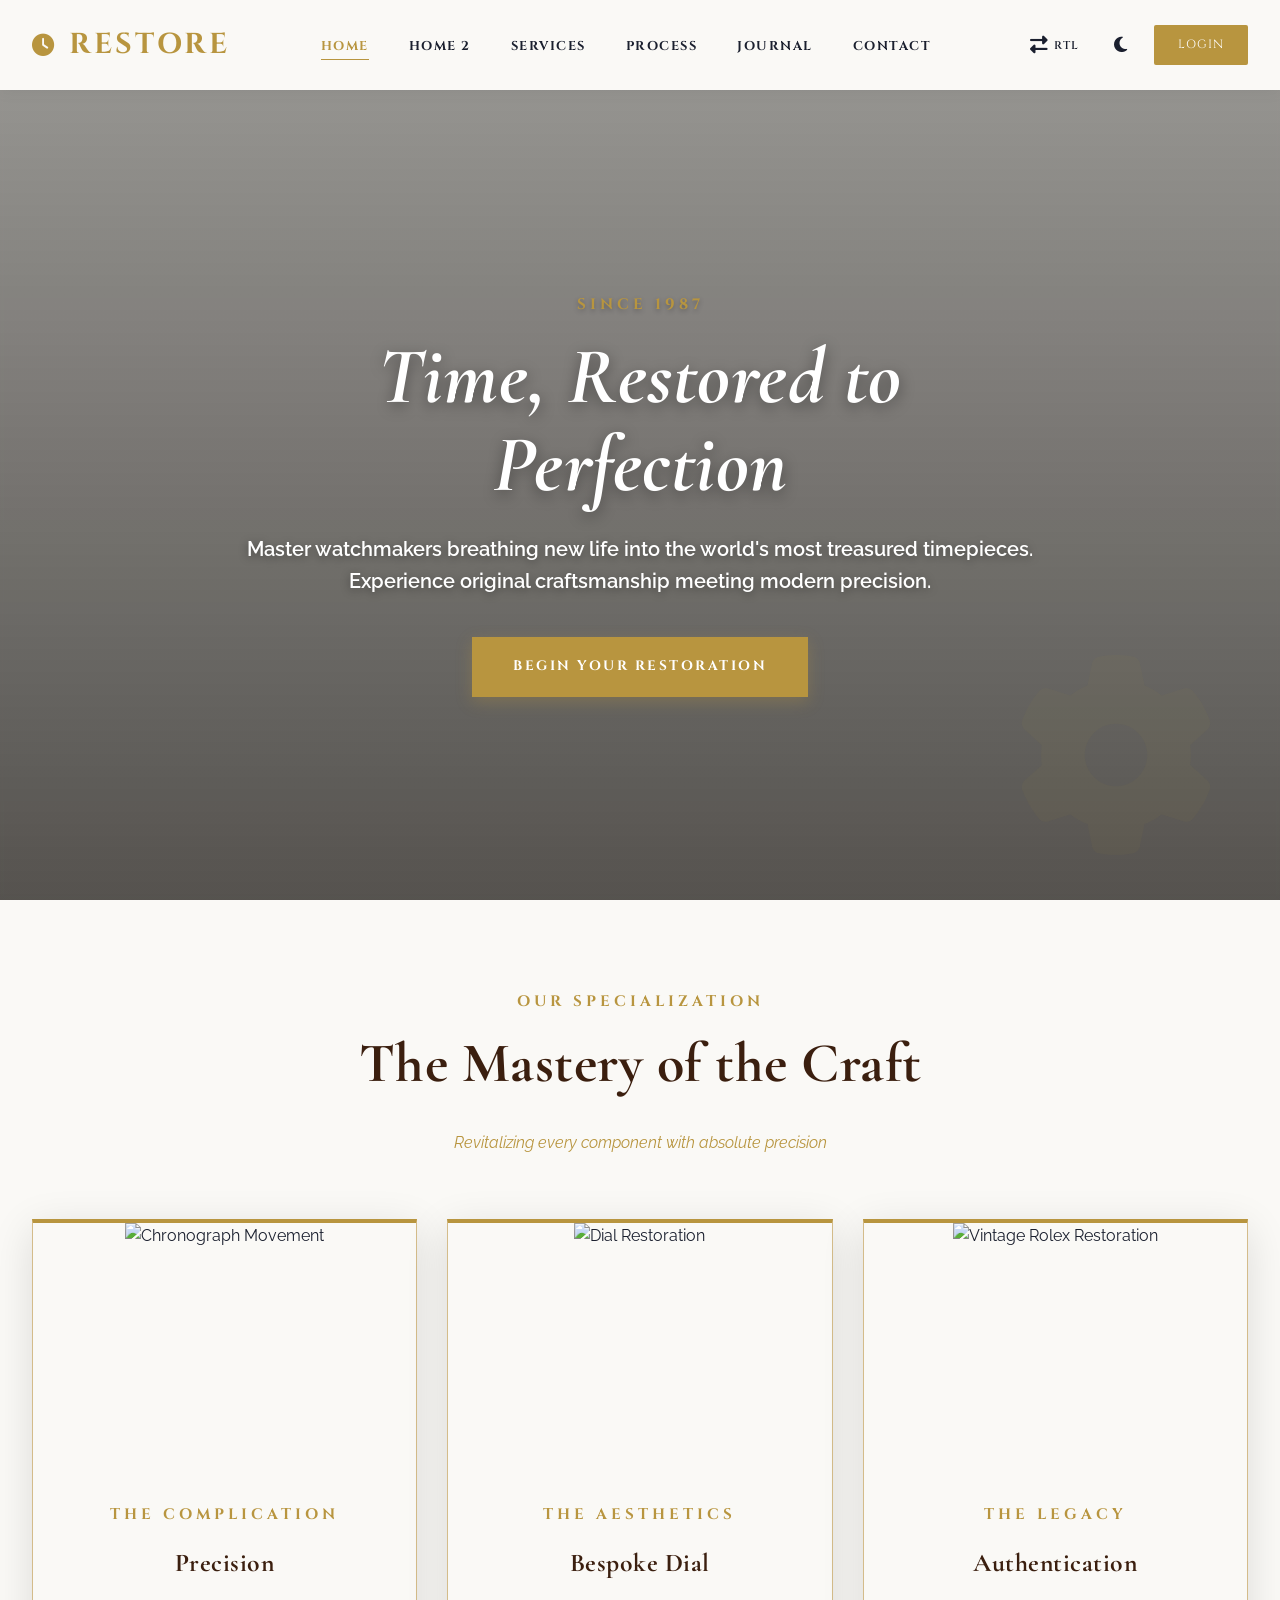
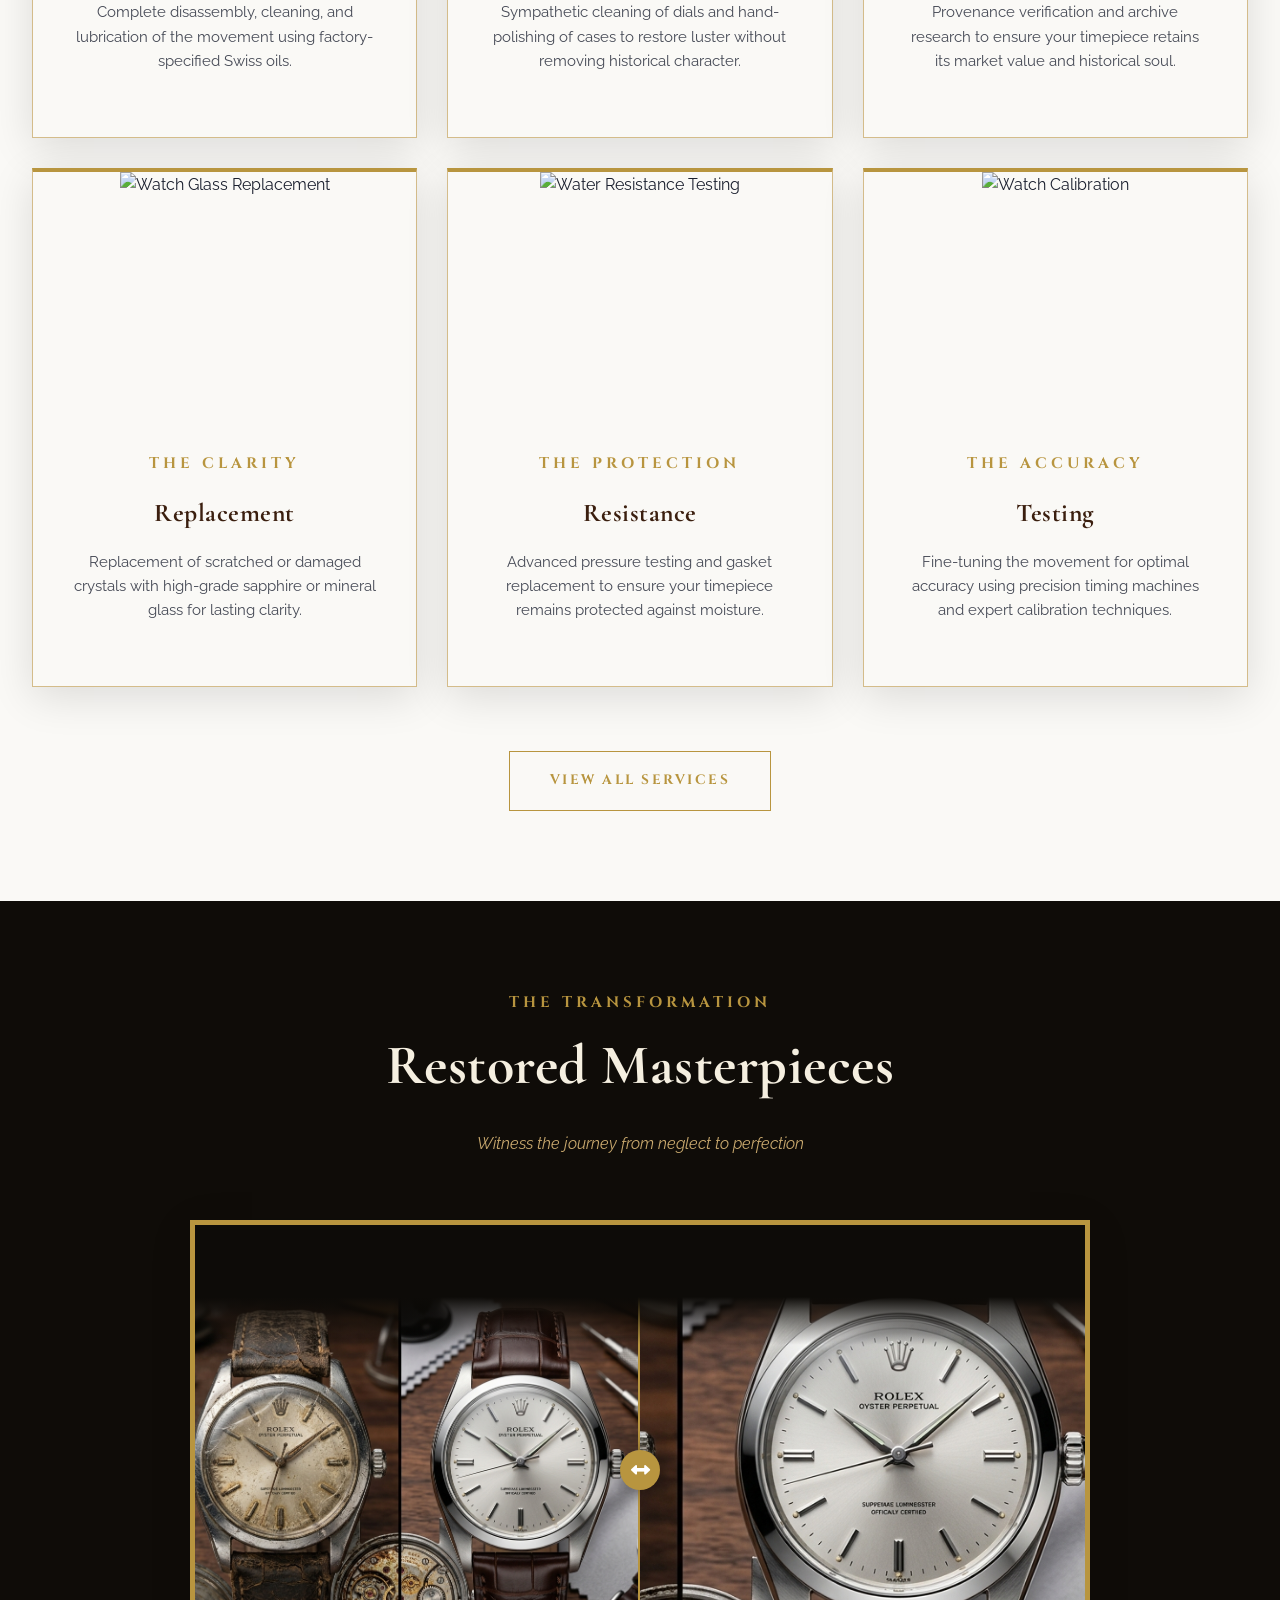
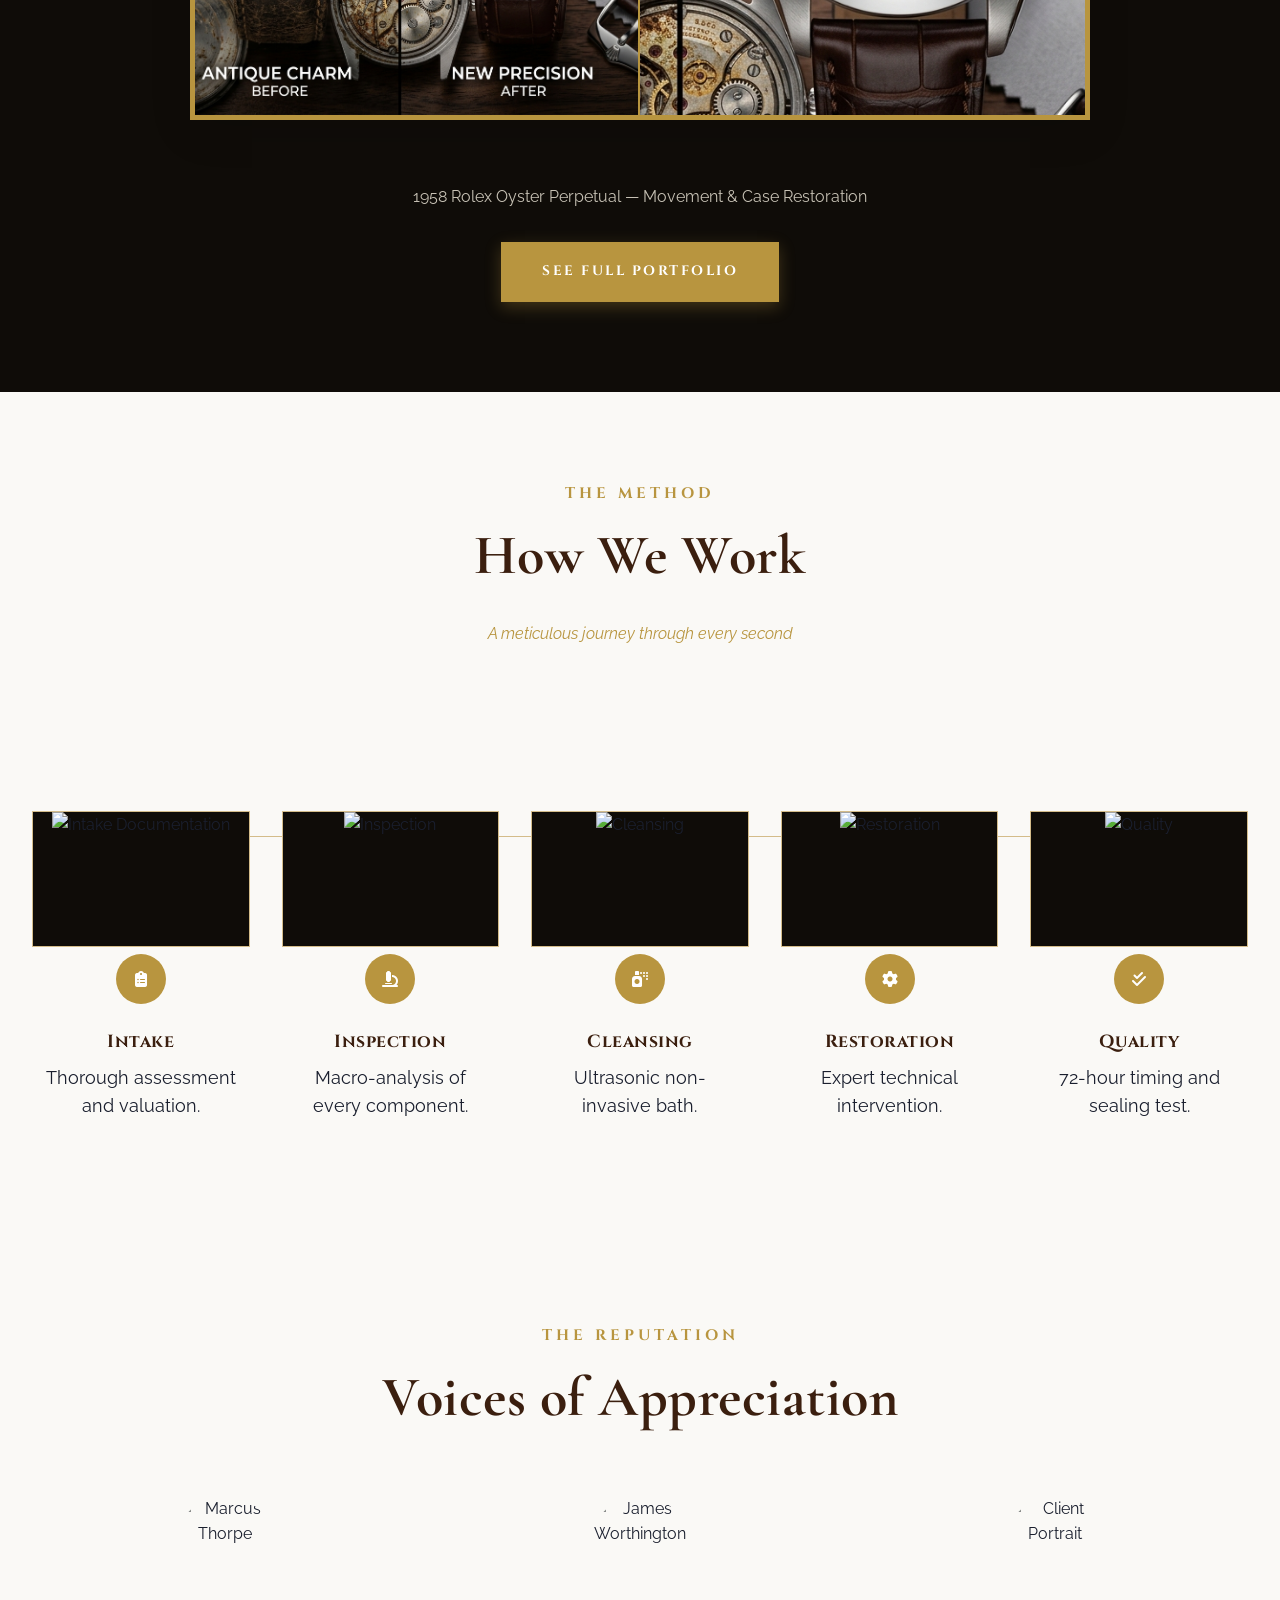
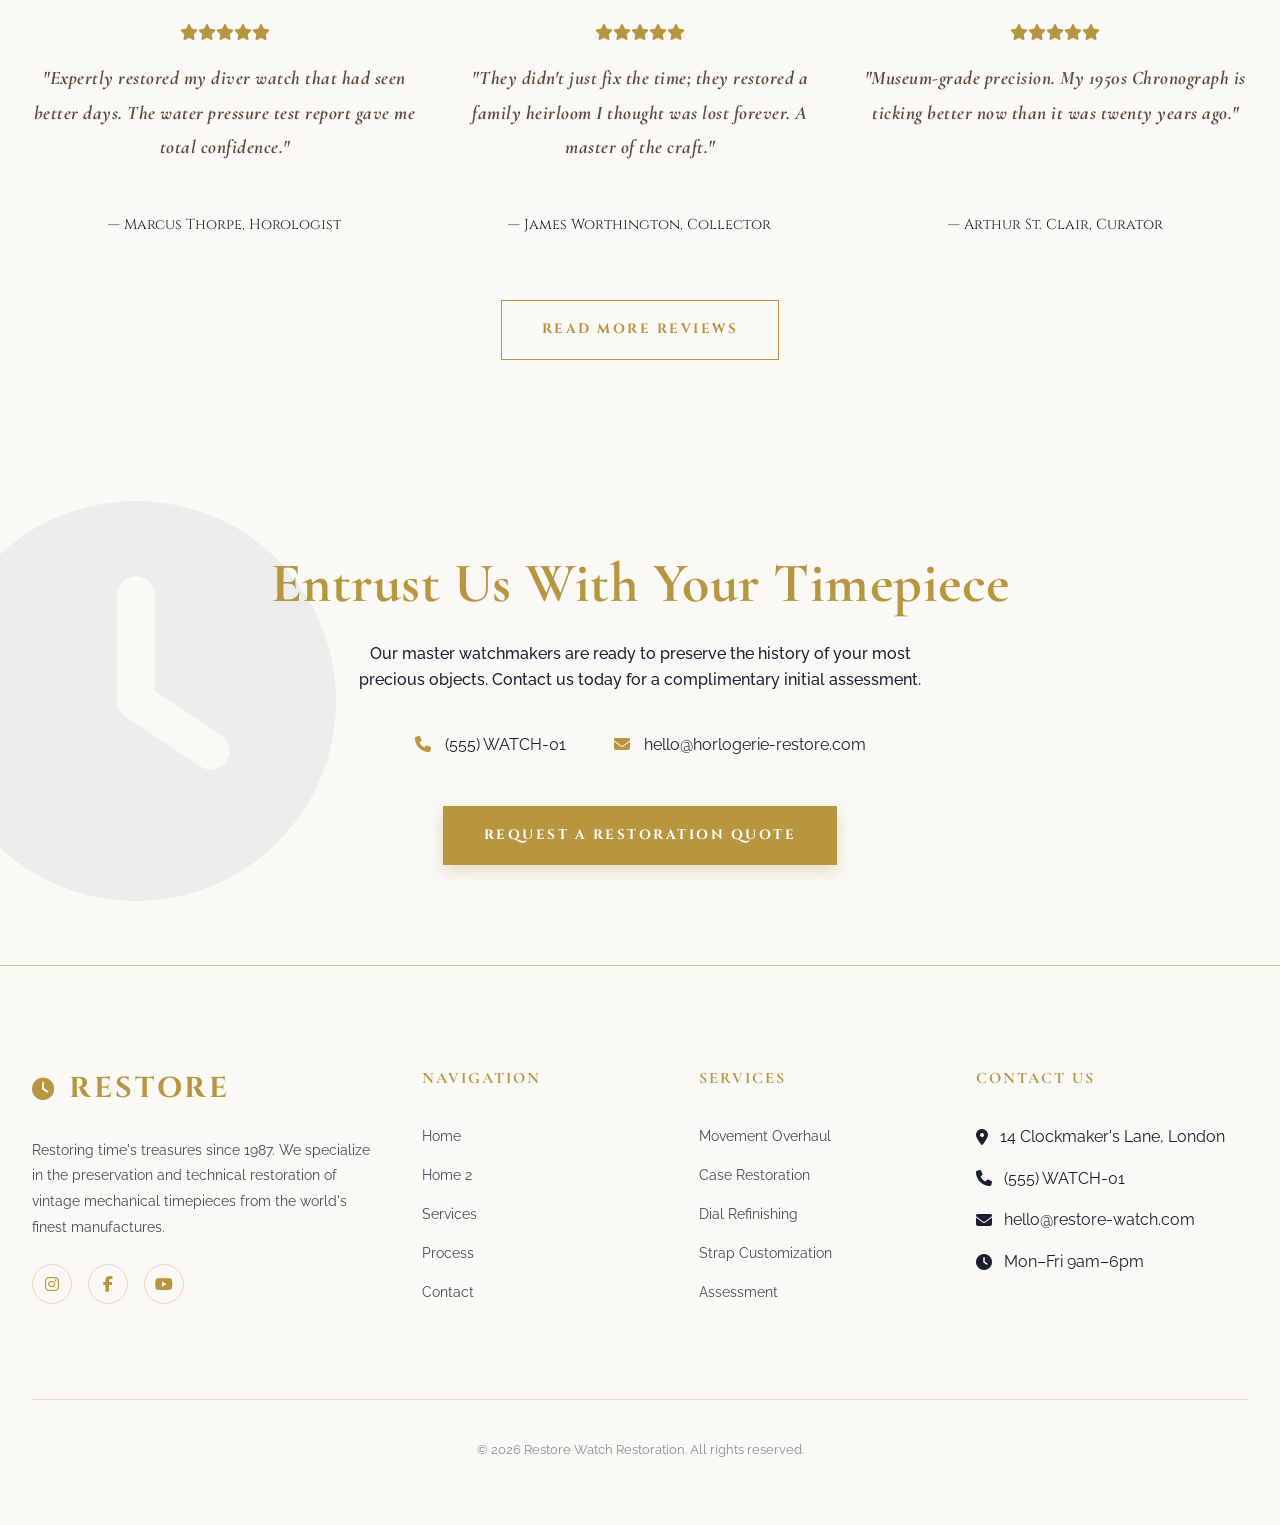
==== commit 32fa375d: "Add files via upload Clientcorrection" ====
--- a/index.html
+++ b/index.html
@@ -67,7 +67,7 @@
 
     <!-- HERO SECTION -->
     <section class="hero-section" style="height: 100vh;">
-        <div class="hero-blurred-bg" style="background-image: url('https://awco.nl/wp-content/uploads/2022/07/cartier-instagram-awco-2-e1658829514265.jpeg'); opacity: 0.6;"></div>
+        <div class="hero-blurred-bg" style="background-image: url('https://awco.nl/wp-content/uploads/2022/07/cartier-instagram-awco-2-e1658829514265.jpeg'); opacity: 1.0;"></div>
         <div class="hero-overlay"></div>
         
         <div class="container text-center reveal">
@@ -201,10 +201,10 @@
             <div class="comparison-container reveal"
                 style="position: relative; max-width: 900px; margin: 0 auto; border: 5px solid var(--secondary); overflow: hidden; height: 500px; cursor: ew-resize;">
                 <div class="after-image"
-                    style="width: 100%; height: 100%; background: url('rolex_before_after_1774534215064.png') no-repeat right center/cover;">
+                    style="width: 100%; height: 100%; background: url('rolex_before_after_1774534215064.png') no-repeat calc(100% + 40px) center/cover; position: relative;">
                 </div>
                 <div class="before-image"
-                    style="position: absolute; top: 0; left: 0; width: 50%; height: 100%; background: url('rolex_before_after_1774534215064.png') no-repeat left center/cover; border-right: 2px solid var(--secondary);">
+                    style="position: absolute; top: 0; left: 0; width: 50%; height: 100%; background: url('rolex_before_after_1774534215064.png') no-repeat -40px center/cover; border-right: 2px solid var(--secondary); overflow: hidden;">
                 </div>
                 <div class="slider-handle"
                     style="position: absolute; top: 0; left: 50%; width: 40px; height: 40px; background: var(--secondary); border-radius: 50%; transform: translate(-50%, -50%); top: 50%; transform: translate(-50%, -50%); display: flex; align-items: center; justify-content: center; box-shadow: 0 0 20px rgba(0,0,0,0.5);">
@@ -301,7 +301,7 @@
     </section>
 
     <!-- TESTIMONIALS -->
-    <section class="section" style="background-color: var(--bg-light); border-top: 1px solid var(--border);">
+    <section class="section" style="background-color: var(--bg-light); border: none;">
         <div class="container">
             <div class="text-center reveal" style="margin-bottom: 4rem;">
                 <span class="eyebrow">The Reputation</span>
@@ -309,7 +309,7 @@
             </div>
 
             <div class="grid grid-3">
-                <div class="card reveal" style="border-top: none; background: transparent; box-shadow: none;">
+                <div class="card reveal" style="border: none; background: transparent; box-shadow: none;">
                     <div class="card-img-wrapper"
                         style="border-radius: 50%; width: 100px; height: 100px; margin: 0 auto 1.5rem; overflow: hidden;">
                         <img src="https://images.unsplash.com/photo-1507003211169-0a1dd7228f2d?ixlib=rb-4.0.3&auto=format&fit=crop&w=200&q=80"
@@ -321,10 +321,10 @@
                     </div>
                     <p class="italic serif" style="font-size: 1.2rem; line-height: 1.8; text-align: center;">"Expertly restored my diver
                         watch that had seen better days. The water pressure test report gave me total confidence."</p>
-                    <span style="font-family: 'Cinzel', serif; font-size: 0.9rem; margin-top: 1.5rem; display: block; text-align: center;">&mdash; Marcus Thorpe, Horologist</span>
+                    <span style="font-family: 'Cinzel', serif; font-size: 0.9rem; margin-top: auto; padding-top: 1.5rem; display: block; text-align: center;">&mdash; Marcus Thorpe, Horologist</span>
                 </div>
                 <div class="card reveal"
-                    style="border-top: none; background: transparent; box-shadow: none; transition-delay: 0.1s;">
+                    style="border: none; background: transparent; box-shadow: none; transition-delay: 0.1s;">
                     <div class="card-img-wrapper"
                         style="border-radius: 50%; width: 100px; height: 100px; margin: 0 auto 1.5rem; overflow: hidden;">
                         <img src="https://images.unsplash.com/photo-1500648767791-00dcc994a43e?ixlib=rb-4.0.3&auto=format&fit=crop&w=200&q=80"
@@ -336,10 +336,10 @@
                     </div>
                     <p class="italic serif" style="font-size: 1.2rem; line-height: 1.8; text-align: center;">"They didn't just fix the time;
                         they restored a family heirloom I thought was lost forever. A master of the craft."</p>
-                    <span style="font-family: 'Cinzel', serif; font-size: 0.9rem; margin-top: 1.5rem; display: block; text-align: center;">&mdash; James Worthington, Collector</span>
+                    <span style="font-family: 'Cinzel', serif; font-size: 0.9rem; margin-top: auto; padding-top: 1.5rem; display: block; text-align: center;">&mdash; James Worthington, Collector</span>
                 </div>
                 <div class="card reveal"
-                    style="border-top: none; background: transparent; box-shadow: none; transition-delay: 0.2s;">
+                    style="border: none; background: transparent; box-shadow: none; transition-delay: 0.2s;">
                     <div class="card-img-wrapper"
                         style="border-radius: 50%; width: 100px; height: 100px; margin: 0 auto 1.5rem; overflow: hidden;">
                         <img src="https://images.unsplash.com/photo-1472099645785-5658abf4ff4e?ixlib=rb-4.0.3&auto=format&fit=crop&w=200&q=80"
@@ -351,7 +351,7 @@
                     </div>
                     <p class="italic serif" style="font-size: 1.2rem; line-height: 1.8; text-align: center;">"Museum-grade precision. My
                         1950s Chronograph is ticking better now than it was twenty years ago."</p>
-                    <span style="font-family: 'Cinzel', serif; font-size: 0.9rem; margin-top: 1.5rem; display: block; text-align: center;">&mdash; Arthur St. Clair, Curator</span>
+                    <span style="font-family: 'Cinzel', serif; font-size: 0.9rem; margin-top: auto; padding-top: 1.5rem; display: block; text-align: center;">&mdash; Arthur St. Clair, Curator</span>
                 </div>
             </div>
 
--- a/index.css
+++ b/index.css
@@ -25,8 +25,8 @@
   --shadow: 0 10px 40px rgba(0, 0, 0, 0.12);
   --max-width: 1280px;
   
-  --hero-brightness: 0.85;
-  --hero-overlay: rgba(250, 249, 246, 0.8);
+  --hero-brightness: 0.7;
+  --hero-overlay: linear-gradient(180deg, rgba(15, 12, 8, 0.4) 0%, rgba(15, 12, 8, 0.7) 100%);
 }
 
 [data-theme="dark"] {
@@ -42,6 +42,11 @@
   --shadow: 0 10px 40px rgba(0, 0, 0, 0.4);
 }
 
+[data-theme="dark"] section {
+    border-bottom: none !important;
+    border-top: none !important;
+}
+
 /* RTL Support */
 [dir="rtl"] {
   direction: rtl;
@@ -116,7 +121,8 @@
   font-family: 'Cinzel', serif;
   text-transform: uppercase;
   letter-spacing: 4px;
-  font-size: 0.85rem;
+  font-size: 0.95rem;
+  font-weight: 700;
   color: var(--secondary);
   margin-bottom: 1rem;
 }
@@ -202,6 +208,9 @@
 .grid-2 { grid-template-columns: repeat(2, 1fr); }
 .grid-3 { grid-template-columns: repeat(3, 1fr); }
 .grid-4 { grid-template-columns: repeat(4, 1fr); }
+
+/* Utilities */
+.w-100 { width: 100% !important; }
 
 /* 5. COMPONENTS */
 
@@ -477,6 +486,7 @@
   width: 100%;
   height: 100%;
   background: var(--hero-overlay);
+  backdrop-filter: blur(2px);
   z-index: 1;
 }
 
@@ -484,6 +494,23 @@
   position: relative;
   z-index: 2;
   max-width: 900px;
+}
+
+.hero-section h1 {
+    color: #fff !important;
+    font-weight: 700;
+    text-shadow: 0 4px 15px rgba(0, 0, 0, 0.4);
+}
+
+.hero-section p {
+    color: #fff !important;
+    font-weight: 600;
+    text-shadow: 0 2px 10px rgba(0, 0, 0, 0.4);
+    font-size: 1.25rem !important;
+}
+
+.hero-section .eyebrow {
+    text-shadow: 0 2px 5px rgba(0, 0, 0, 0.3);
 }
 
 .hero-btns {
@@ -859,6 +886,19 @@
 .comparison-container {
     border: 4px solid var(--secondary);
     box-shadow: var(--shadow);
+    position: relative;
+}
+
+.comparison-container::before {
+    content: '';
+    position: absolute;
+    top: 0;
+    left: 0;
+    width: 100%;
+    height: 120px;
+    background: linear-gradient(180deg, #0d0b08 0%, #0d0b08 60%, rgba(13, 11, 8, 0) 100%);
+    z-index: 5;
+    pointer-events: none;
 }
 
 .slider-handle {
@@ -1236,4 +1276,41 @@
   .step-img-wrapper {
       margin-bottom: 3rem;
   }
+}
+
+/* CAROUSEL RESPONSIVE SYSTEM */
+:root {
+    --carousel-item-width: 400px;
+    --carousel-item-gap: 20px;
+}
+
+@media (max-width: 1024px) {
+    :root { --carousel-item-width: 320px; }
+}
+
+@media (max-width: 768px) {
+    :root { --carousel-item-width: 280px; }
+}
+
+@media (max-width: 360px) {
+    :root { --carousel-item-width: 240px; }
+}
+
+.carousel-slide {
+    min-width: var(--carousel-item-width) !important;
+    margin-right: var(--carousel-item-gap) !important;
+    background-size: contain !important;
+    background-repeat: no-repeat !important;
+    background-position: center !important;
+    background-color: #fff !important;
+    transition: var(--transition);
+}
+
+@keyframes scroll-carousel {
+    0% {
+        transform: translateX(0);
+    }
+    100% {
+        transform: translateX(calc((var(--carousel-item-width) + var(--carousel-item-gap)) * -5));
+    }
 }
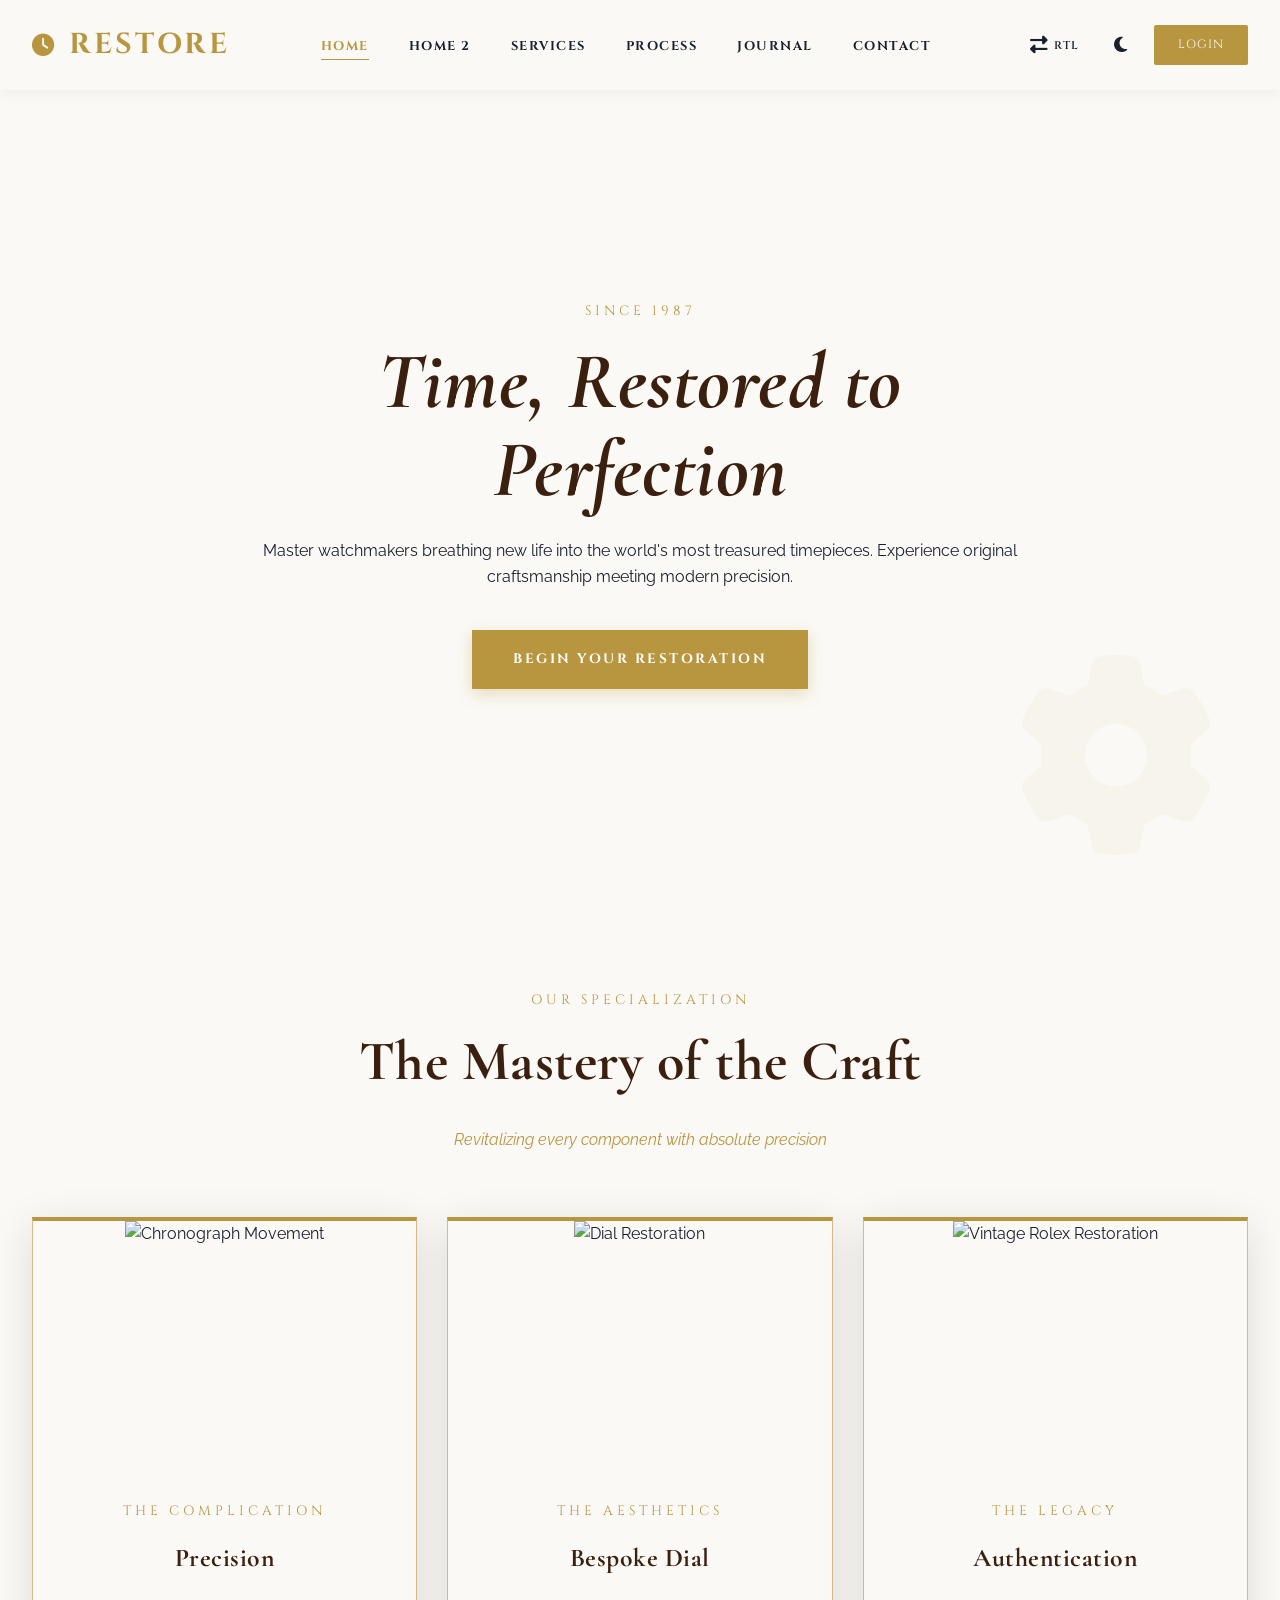
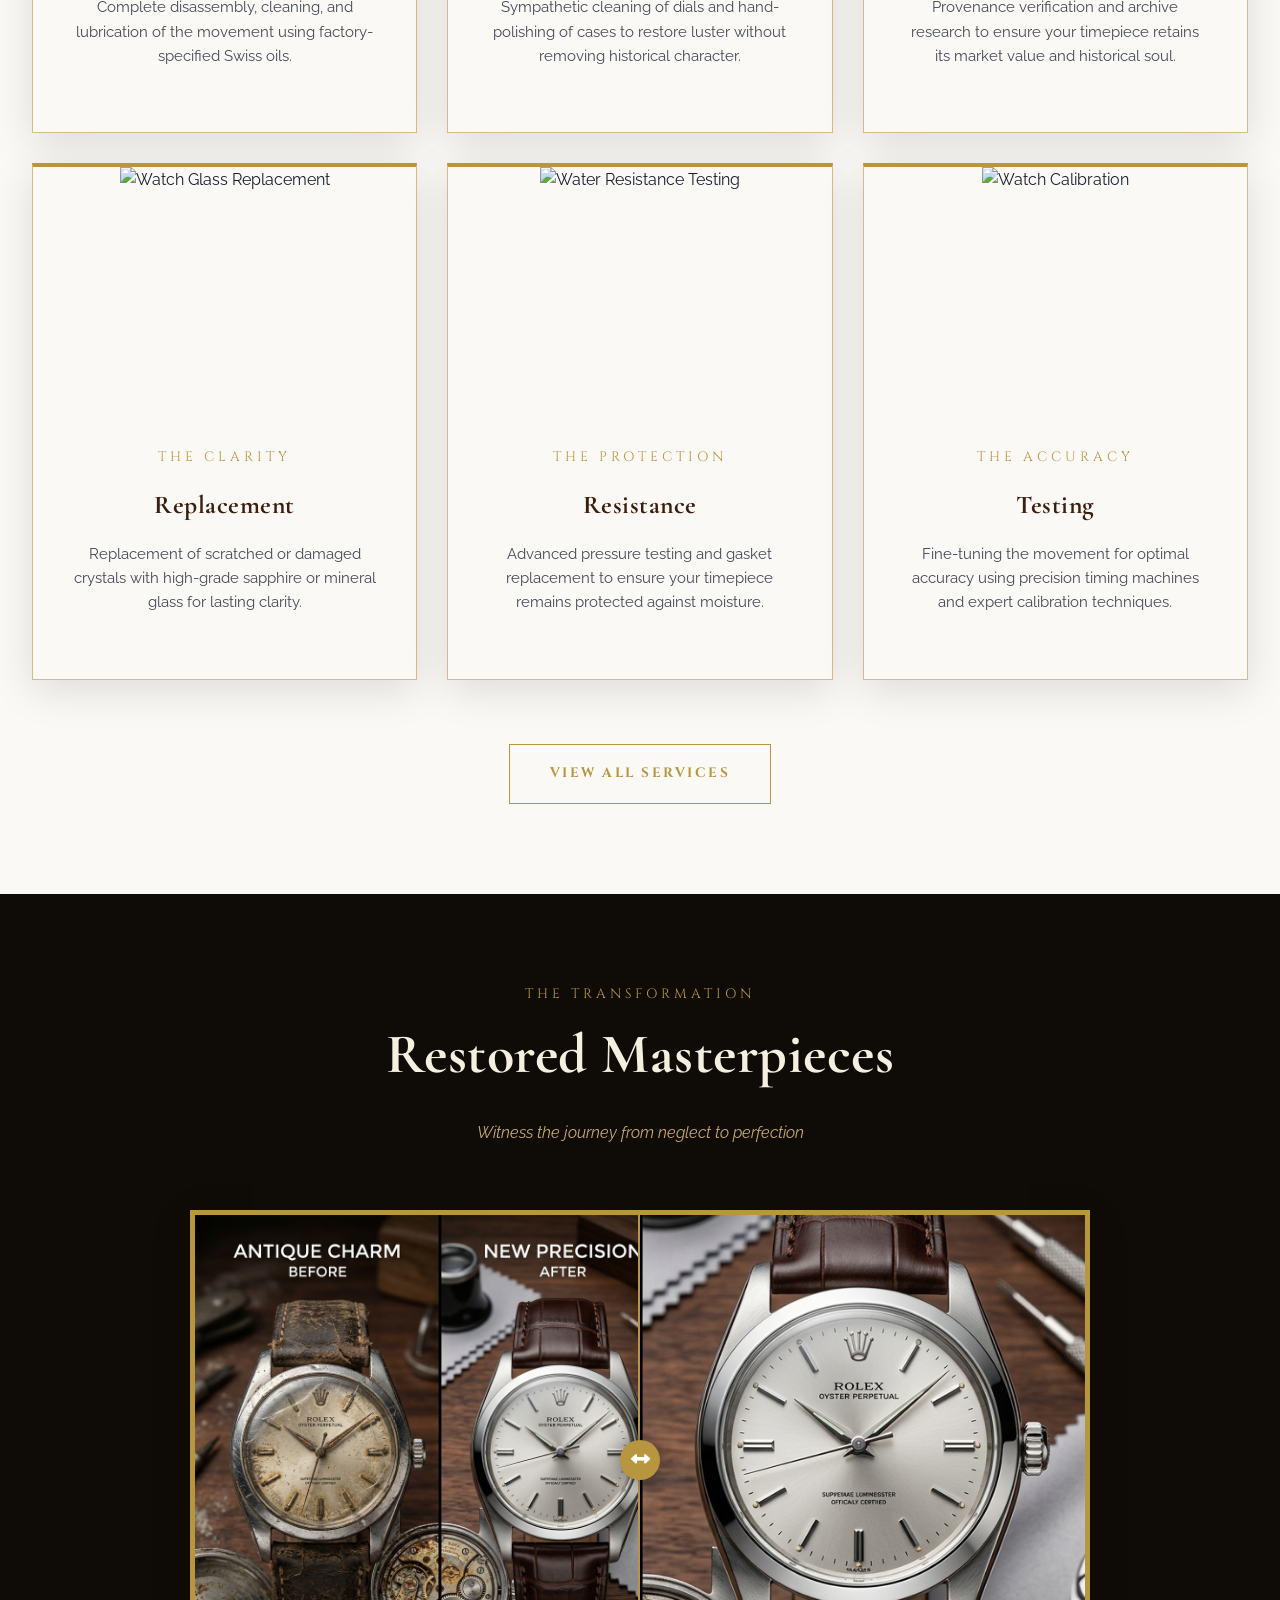
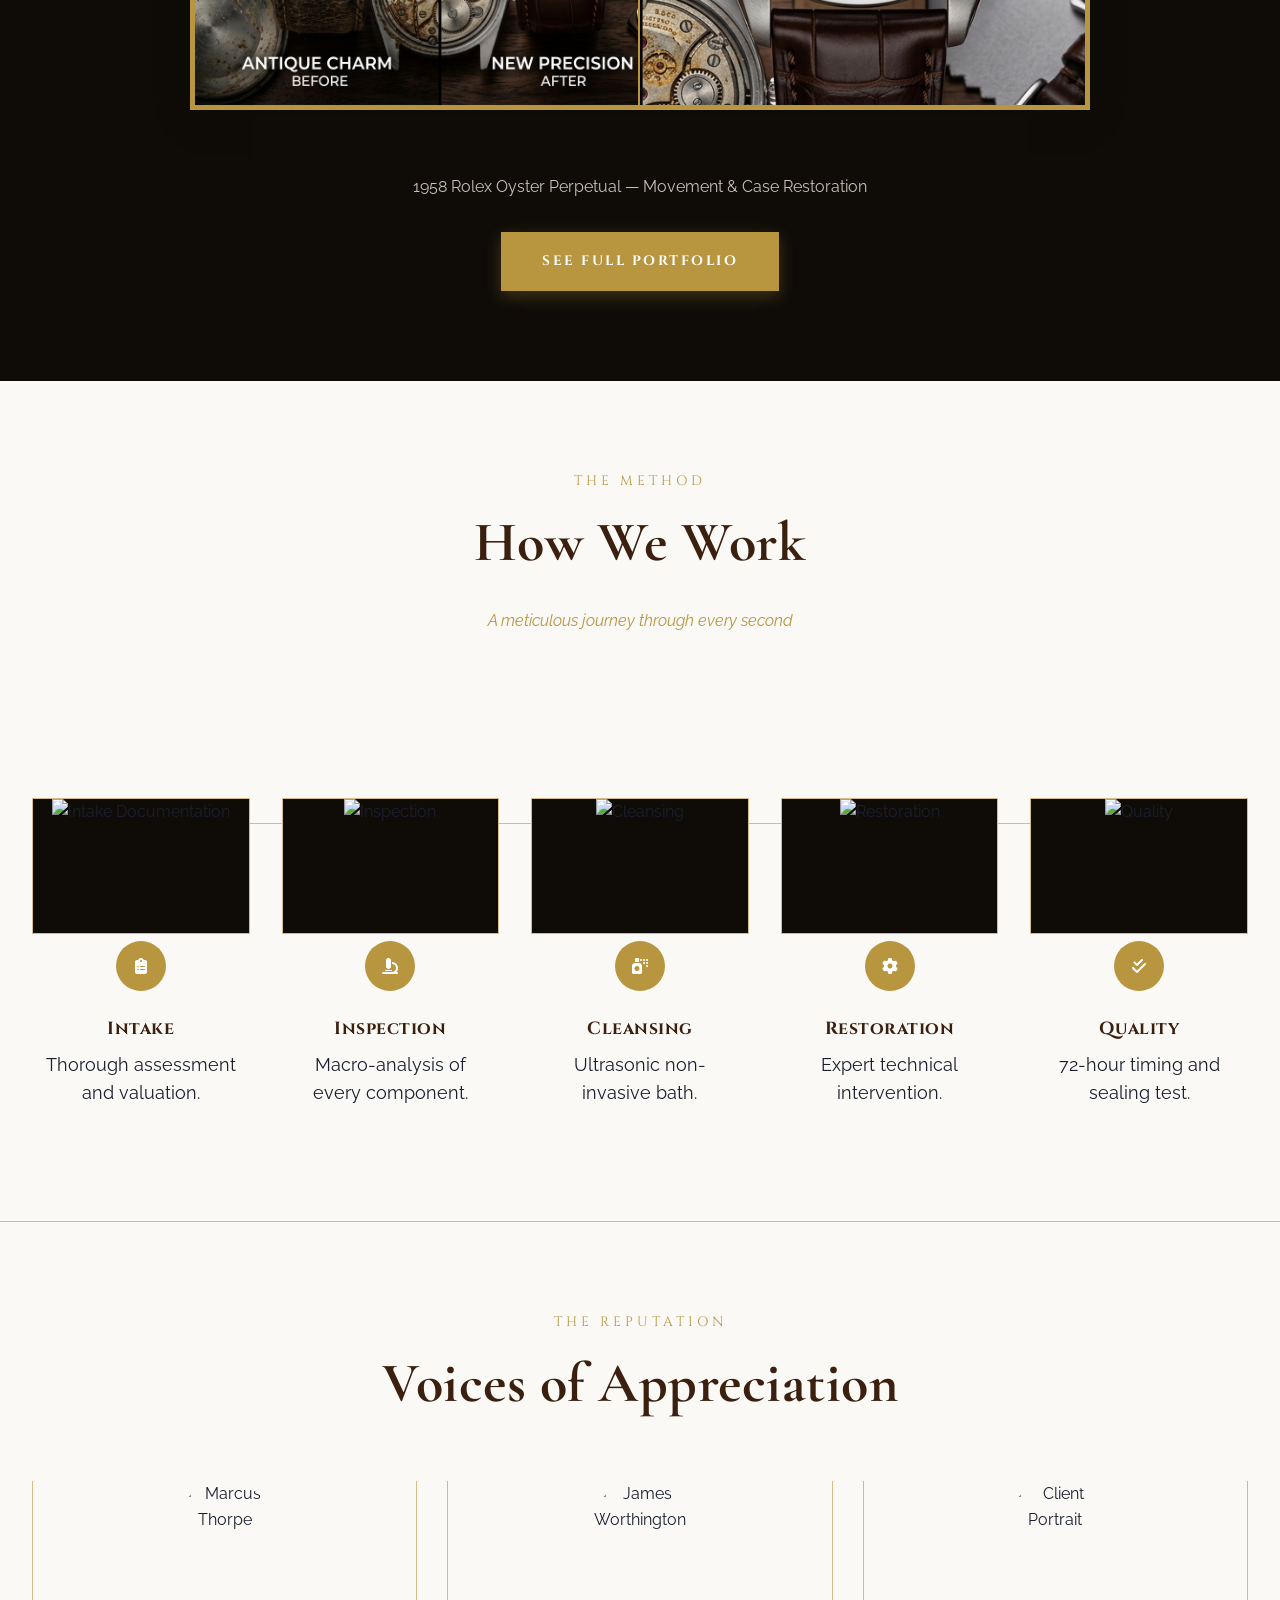
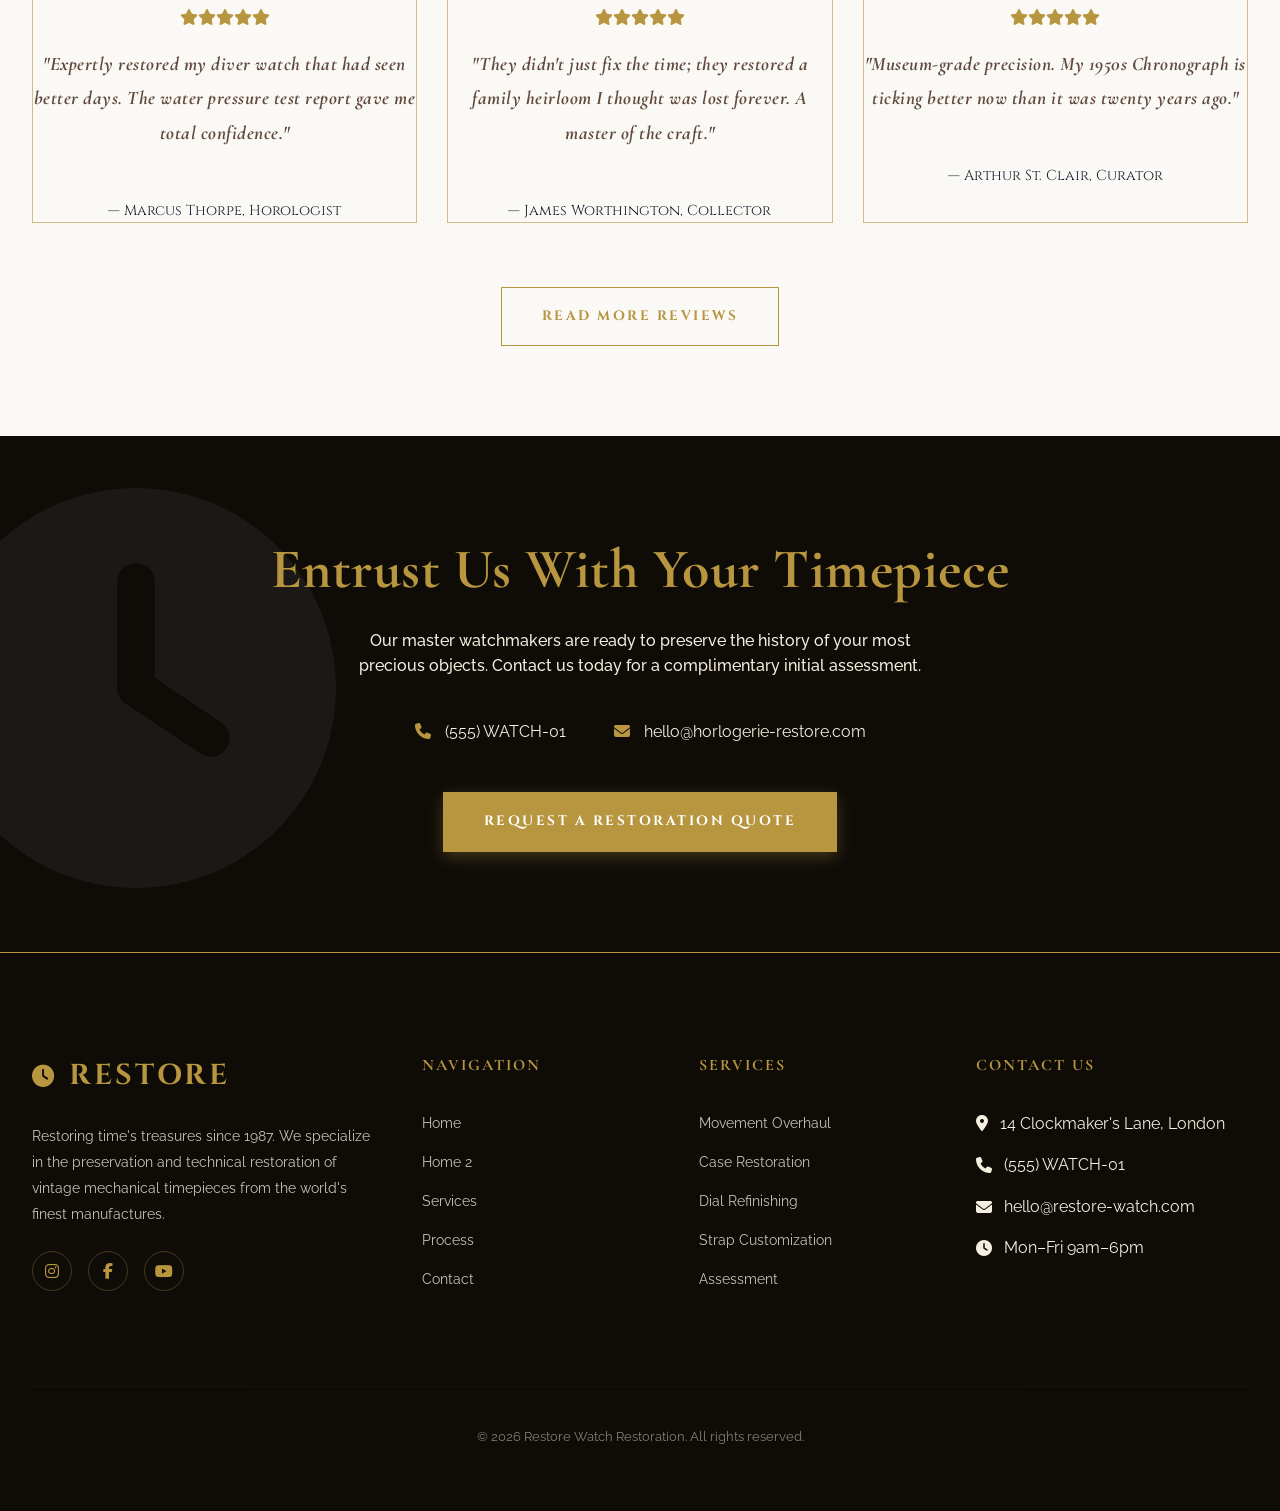
==== commit b7b9b039: "Add files via upload Commited" ====
--- a/index.html
+++ b/index.html
@@ -67,7 +67,7 @@
 
     <!-- HERO SECTION -->
     <section class="hero-section" style="height: 100vh;">
-        <div class="hero-blurred-bg" style="background-image: url('https://awco.nl/wp-content/uploads/2022/07/cartier-instagram-awco-2-e1658829514265.jpeg'); opacity: 1.0;"></div>
+        <div class="hero-blurred-bg" style="background-image: url('https://awco.nl/wp-content/uploads/2022/07/cartier-instagram-awco-2-e1658829514265.jpeg'); opacity: 0.6;"></div>
         <div class="hero-overlay"></div>
         
         <div class="container text-center reveal">
@@ -201,10 +201,10 @@
             <div class="comparison-container reveal"
                 style="position: relative; max-width: 900px; margin: 0 auto; border: 5px solid var(--secondary); overflow: hidden; height: 500px; cursor: ew-resize;">
                 <div class="after-image"
-                    style="width: 100%; height: 100%; background: url('rolex_before_after_1774534215064.png') no-repeat calc(100% + 40px) center/cover; position: relative;">
+                    style="width: 100%; height: 100%; background: url('rolex_before_after_1774534215064.png') no-repeat right center/cover;">
                 </div>
                 <div class="before-image"
-                    style="position: absolute; top: 0; left: 0; width: 50%; height: 100%; background: url('rolex_before_after_1774534215064.png') no-repeat -40px center/cover; border-right: 2px solid var(--secondary); overflow: hidden;">
+                    style="position: absolute; top: 0; left: 0; width: 50%; height: 100%; background: url('rolex_before_after_1774534215064.png') no-repeat left center/cover; border-right: 2px solid var(--secondary);">
                 </div>
                 <div class="slider-handle"
                     style="position: absolute; top: 0; left: 50%; width: 40px; height: 40px; background: var(--secondary); border-radius: 50%; transform: translate(-50%, -50%); top: 50%; transform: translate(-50%, -50%); display: flex; align-items: center; justify-content: center; box-shadow: 0 0 20px rgba(0,0,0,0.5);">
@@ -229,79 +229,86 @@
                 <p class="italic" style="color: var(--secondary);">A meticulous journey through every second</p>
             </div>
 
-            <div class="timeline">
-                <div class="timeline-line">
-                </div>
-
-                <div class="step reveal text-center">
-                    <div class="step-img-wrapper">
+            <div class="timeline"
+                style="display: flex; justify-content: space-between; position: relative; padding-top: 100px; gap: 2rem;">
+                <div class="timeline-line"
+                    style="position: absolute; top: 125px; left: 0; width: 100%; height: 1px; background: var(--border); z-index: 1;">
+                </div>
+
+                <div class="step reveal text-center" style="flex: 1; z-index: 2; position: relative;">
+                    <div class="step-img-wrapper" style="width: 100%; aspect-ratio: 16/10; overflow: hidden; border: 1px solid var(--border); margin-bottom: 2rem; position: relative; background: var(--bg-dark);">
                         <img src="https://istrap.com.au/cdn/shop/articles/Are_Apple_Watches_waterproof_All_you_need_to_know..png?v=1684733796" 
-                             alt="Intake Documentation">
-                    </div>
-                    <div class="step-icon">
+                             alt="Intake Documentation" style="width: 100%; height: 100%; object-fit: cover; transition: transform 0.6s ease;">
+                    </div>
+                    <div class="step-icon"
+                        style="width: 50px; height: 50px; background: var(--secondary); border-radius: 50%; display: flex; align-items: center; justify-content: center; color: white; margin: -25px auto 1.5rem; position: relative; z-index: 3;">
                         <i class="fas fa-clipboard-list"></i>
                     </div>
-                    <h4>Intake</h4>
-                    <p>Thorough assessment and valuation.</p>
+                    <h4 style="font-size: 1.1rem; margin-bottom: 0.5rem; font-family: 'Cinzel', serif;">Intake</h4>
+                    <p style="font-size: 1.1rem; padding: 0 10px;">Thorough assessment and valuation.</p>
                 </div>
 
                 <div class="step reveal text-center"
-                    style="transition-delay: 0.1s;">
-                    <div class="step-img-wrapper">
+                    style="flex: 1; z-index: 2; position: relative; transition-delay: 0.1s;">
+                    <div class="step-img-wrapper" style="width: 100%; aspect-ratio: 16/10; overflow: hidden; border: 1px solid var(--border); margin-bottom: 2rem; position: relative; background: var(--bg-dark);">
                         <img src="https://www.watchrepairco.com/wp-content/uploads/2021/06/nyc_professional_watch.jpg" 
-                             alt="Inspection">
-                    </div>
-                    <div class="step-icon">
+                             alt="Inspection" style="width: 100%; height: 100%; object-fit: cover; transition: transform 0.6s ease;">
+                    </div>
+                    <div class="step-icon"
+                        style="width: 50px; height: 50px; background: var(--secondary); border-radius: 50%; display: flex; align-items: center; justify-content: center; color: white; margin: -25px auto 1.5rem; position: relative; z-index: 3;">
                         <i class="fas fa-microscope"></i>
                     </div>
-                    <h4>Inspection</h4>
-                    <p>Macro-analysis of every component.</p>
+                    <h4 style="font-size: 1.1rem; margin-bottom: 0.5rem; font-family: 'Cinzel', serif;">Inspection</h4>
+                    <p style="font-size: 1.1rem; padding: 0 10px;">Macro-analysis of every component.</p>
                 </div>
 
                 <div class="step reveal text-center"
-                    style="transition-delay: 0.2s;">
-                    <div class="step-img-wrapper">
+                    style="flex: 1; z-index: 2; position: relative; transition-delay: 0.2s;">
+                    <div class="step-img-wrapper" style="width: 100%; aspect-ratio: 16/10; overflow: hidden; border: 1px solid var(--border); margin-bottom: 2rem; position: relative; background: var(--bg-dark);">
                         <img src="https://encrypted-tbn0.gstatic.com/images?q=tbn:ANd9GcSZJ5gLej5h-z3-1ZbnoDbZo2IOseeuFx0MdQ&s" 
-                             alt="Cleansing">
-                    </div>
-                    <div class="step-icon">
+                             alt="Cleansing" style="width: 100%; height: 100%; object-fit: cover; transition: transform 0.6s ease;">
+                    </div>
+                    <div class="step-icon"
+                        style="width: 50px; height: 50px; background: var(--secondary); border-radius: 50%; display: flex; align-items: center; justify-content: center; color: white; margin: -25px auto 1.5rem; position: relative; z-index: 3;">
                         <i class="fas fa-spray-can"></i>
                     </div>
-                    <h4>Cleansing</h4>
-                    <p>Ultrasonic non-invasive bath.</p>
+                    <h4 style="font-size: 1.1rem; margin-bottom: 0.5rem; font-family: 'Cinzel', serif;">Cleansing</h4>
+                    <p style="font-size: 1.1rem; padding: 0 10px;">Ultrasonic non-invasive bath.</p>
                 </div>
 
                 <div class="step reveal text-center"
-                    style="transition-delay: 0.3s;">
-                    <div class="step-img-wrapper">
+                    style="flex: 1; z-index: 2; position: relative; transition-delay: 0.3s;">
+                    <div class="step-img-wrapper" style="width: 100%; aspect-ratio: 16/10; overflow: hidden; border: 1px solid var(--border); margin-bottom: 2rem; position: relative; background: var(--bg-dark);">
                         <img src="https://encrypted-tbn0.gstatic.com/images?q=tbn:ANd9GcTU7WeRj5QwnEn_cYGauidYgsXiEFieFPZd5Q&s" 
-                             alt="Restoration">
-                    </div>
-                    <div class="step-icon">
+                             alt="Restoration" style="width: 100%; height: 100%; object-fit: cover; transition: transform 0.6s ease;">
+                    </div>
+                    <div class="step-icon"
+                        style="width: 50px; height: 50px; background: var(--secondary); border-radius: 50%; display: flex; align-items: center; justify-content: center; color: white; margin: -25px auto 1.5rem; position: relative; z-index: 3;">
                         <i class="fas fa-cog"></i>
                     </div>
-                    <h4>Restoration</h4>
-                    <p>Expert technical intervention.</p>
+                    <h4 style="font-size: 1.1rem; margin-bottom: 0.5rem; font-family: 'Cinzel', serif;">Restoration</h4>
+                    <p style="font-size: 1.1rem; padding: 0 10px;">Expert technical intervention.</p>
                 </div>
 
                 <div class="step reveal text-center"
-                    style="transition-delay: 0.4s;">
-                    <div class="step-img-wrapper">
+                    style="flex: 1; z-index: 2; position: relative; transition-delay: 0.4s;">
+                    <div class="step-img-wrapper" style="width: 100%; aspect-ratio: 16/10; overflow: hidden; border: 1px solid var(--border); margin-bottom: 2rem; position: relative; background: var(--bg-dark);">
                         <img src="https://cdn4.ethoswatches.com/the-watch-guide/wp-content/uploads/2023/09/Breitling-Navitimer-Automatic-Movement-Steel-case-Sapphire-Crystal-Brown-leather-strap-6.jpg?tr=q-70" 
-                             alt="Quality">
-                    </div>
-                    <div class="step-icon">
+                             alt="Quality" style="width: 100%; height: 100%; object-fit: cover; transition: transform 0.6s ease;">
+                    </div>
+                    <div class="step-icon"
+                        style="width: 50px; height: 50px; background: var(--secondary); border-radius: 50%; display: flex; align-items: center; justify-content: center; color: white; margin: -25px auto 1.5rem; position: relative; z-index: 3;">
                         <i class="fas fa-check-double"></i>
                     </div>
-                    <h4>Quality</h4>
-                    <p>72-hour timing and sealing test.</p>
+                    <h4 style="font-size: 1.1rem; margin-bottom: 0.5rem; font-family: 'Cinzel', serif;">Quality</h4>
+                    <p style="font-size: 1.1rem; padding: 0 10px;">72-hour timing and sealing test.</p>
                 </div>
             </div>
         </div>
     </section>
 
     <!-- TESTIMONIALS -->
-    <section class="section" style="background-color: var(--bg-light); border: none;">
+    <section class="section" style="background-color: var(--bg-light); border-top: 1px solid var(--border);">
         <div class="container">
             <div class="text-center reveal" style="margin-bottom: 4rem;">
                 <span class="eyebrow">The Reputation</span>
@@ -309,7 +316,7 @@
             </div>
 
             <div class="grid grid-3">
-                <div class="card reveal" style="border: none; background: transparent; box-shadow: none;">
+                <div class="card reveal" style="border-top: none; background: transparent; box-shadow: none;">
                     <div class="card-img-wrapper"
                         style="border-radius: 50%; width: 100px; height: 100px; margin: 0 auto 1.5rem; overflow: hidden;">
                         <img src="https://images.unsplash.com/photo-1507003211169-0a1dd7228f2d?ixlib=rb-4.0.3&auto=format&fit=crop&w=200&q=80"
@@ -321,10 +328,10 @@
                     </div>
                     <p class="italic serif" style="font-size: 1.2rem; line-height: 1.8; text-align: center;">"Expertly restored my diver
                         watch that had seen better days. The water pressure test report gave me total confidence."</p>
-                    <span style="font-family: 'Cinzel', serif; font-size: 0.9rem; margin-top: auto; padding-top: 1.5rem; display: block; text-align: center;">&mdash; Marcus Thorpe, Horologist</span>
+                    <span style="font-family: 'Cinzel', serif; font-size: 0.9rem; margin-top: 1.5rem; display: block; text-align: center;">&mdash; Marcus Thorpe, Horologist</span>
                 </div>
                 <div class="card reveal"
-                    style="border: none; background: transparent; box-shadow: none; transition-delay: 0.1s;">
+                    style="border-top: none; background: transparent; box-shadow: none; transition-delay: 0.1s;">
                     <div class="card-img-wrapper"
                         style="border-radius: 50%; width: 100px; height: 100px; margin: 0 auto 1.5rem; overflow: hidden;">
                         <img src="https://images.unsplash.com/photo-1500648767791-00dcc994a43e?ixlib=rb-4.0.3&auto=format&fit=crop&w=200&q=80"
@@ -336,10 +343,10 @@
                     </div>
                     <p class="italic serif" style="font-size: 1.2rem; line-height: 1.8; text-align: center;">"They didn't just fix the time;
                         they restored a family heirloom I thought was lost forever. A master of the craft."</p>
-                    <span style="font-family: 'Cinzel', serif; font-size: 0.9rem; margin-top: auto; padding-top: 1.5rem; display: block; text-align: center;">&mdash; James Worthington, Collector</span>
+                    <span style="font-family: 'Cinzel', serif; font-size: 0.9rem; margin-top: 1.5rem; display: block; text-align: center;">&mdash; James Worthington, Collector</span>
                 </div>
                 <div class="card reveal"
-                    style="border: none; background: transparent; box-shadow: none; transition-delay: 0.2s;">
+                    style="border-top: none; background: transparent; box-shadow: none; transition-delay: 0.2s;">
                     <div class="card-img-wrapper"
                         style="border-radius: 50%; width: 100px; height: 100px; margin: 0 auto 1.5rem; overflow: hidden;">
                         <img src="https://images.unsplash.com/photo-1472099645785-5658abf4ff4e?ixlib=rb-4.0.3&auto=format&fit=crop&w=200&q=80"
@@ -351,7 +358,7 @@
                     </div>
                     <p class="italic serif" style="font-size: 1.2rem; line-height: 1.8; text-align: center;">"Museum-grade precision. My
                         1950s Chronograph is ticking better now than it was twenty years ago."</p>
-                    <span style="font-family: 'Cinzel', serif; font-size: 0.9rem; margin-top: auto; padding-top: 1.5rem; display: block; text-align: center;">&mdash; Arthur St. Clair, Curator</span>
+                    <span style="font-family: 'Cinzel', serif; font-size: 0.9rem; margin-top: 1.5rem; display: block; text-align: center;">&mdash; Arthur St. Clair, Curator</span>
                 </div>
             </div>
 
@@ -363,21 +370,21 @@
 
     <!-- FINAL CTA -->
     <section class="section"
-        style="background-color: var(--bg-light); padding: 100px 0; position: relative; overflow: hidden;">
+        style="background-color: var(--always-dark); padding: 100px 0; position: relative; overflow: hidden;">
         <i class="fas fa-clock"
-            style="position: absolute; top: 10%; left: -5%; font-size: 400px; color: var(--text-dark); opacity: 0.05;"></i>
+            style="position: absolute; top: 10%; left: -5%; font-size: 400px; color: rgba(255, 255, 255, 0.05);"></i>
         <div class="container text-center reveal" style="position: relative; z-index: 1;">
             <h2 style="color: var(--secondary); margin-bottom: 1.5rem;">Entrust Us With Your Timepiece</h2>
-            <p style="max-width: 600px; margin: 0 auto 2.5rem; color: var(--text-dark); font-weight: 500;">Our master watchmakers
+            <p style="max-width: 600px; margin: 0 auto 2.5rem; color: var(--always-light); font-weight: 500;">Our master watchmakers
                 are ready to preserve the history of your most precious objects. Contact us today for a complimentary
                 initial assessment.</p>
             <div class="contact-info-grid"
                 style="display: flex; justify-content: center; gap: 3rem; margin-bottom: 3rem;">
-                <div class="info-item" style="color: var(--text-dark);">
+                <div class="info-item" style="color: var(--always-light);">
                     <i class="fas fa-phone" style="color: var(--secondary); margin-right: 10px;"></i>
                     <span>(555) WATCH-01</span>
                 </div>
-                <div class="info-item" style="color: var(--text-dark);">
+                <div class="info-item" style="color: var(--always-light);">
                     <i class="fas fa-envelope" style="color: var(--secondary); margin-right: 10px;"></i>
                     <span>hello@horlogerie-restore.com</span>
                 </div>
--- a/index.css
+++ b/index.css
@@ -25,8 +25,8 @@
   --shadow: 0 10px 40px rgba(0, 0, 0, 0.12);
   --max-width: 1280px;
   
-  --hero-brightness: 0.7;
-  --hero-overlay: linear-gradient(180deg, rgba(15, 12, 8, 0.4) 0%, rgba(15, 12, 8, 0.7) 100%);
+  --hero-brightness: 0.85;
+  --hero-overlay: rgba(250, 249, 246, 0.8);
 }
 
 [data-theme="dark"] {
@@ -42,11 +42,6 @@
   --shadow: 0 10px 40px rgba(0, 0, 0, 0.4);
 }
 
-[data-theme="dark"] section {
-    border-bottom: none !important;
-    border-top: none !important;
-}
-
 /* RTL Support */
 [dir="rtl"] {
   direction: rtl;
@@ -121,8 +116,7 @@
   font-family: 'Cinzel', serif;
   text-transform: uppercase;
   letter-spacing: 4px;
-  font-size: 0.95rem;
-  font-weight: 700;
+  font-size: 0.85rem;
   color: var(--secondary);
   margin-bottom: 1rem;
 }
@@ -208,9 +202,6 @@
 .grid-2 { grid-template-columns: repeat(2, 1fr); }
 .grid-3 { grid-template-columns: repeat(3, 1fr); }
 .grid-4 { grid-template-columns: repeat(4, 1fr); }
-
-/* Utilities */
-.w-100 { width: 100% !important; }
 
 /* 5. COMPONENTS */
 
@@ -486,7 +477,6 @@
   width: 100%;
   height: 100%;
   background: var(--hero-overlay);
-  backdrop-filter: blur(2px);
   z-index: 1;
 }
 
@@ -494,23 +484,6 @@
   position: relative;
   z-index: 2;
   max-width: 900px;
-}
-
-.hero-section h1 {
-    color: #fff !important;
-    font-weight: 700;
-    text-shadow: 0 4px 15px rgba(0, 0, 0, 0.4);
-}
-
-.hero-section p {
-    color: #fff !important;
-    font-weight: 600;
-    text-shadow: 0 2px 10px rgba(0, 0, 0, 0.4);
-    font-size: 1.25rem !important;
-}
-
-.hero-section .eyebrow {
-    text-shadow: 0 2px 5px rgba(0, 0, 0, 0.3);
 }
 
 .hero-btns {
@@ -523,7 +496,6 @@
 /* Cards */
 .card {
   background-color: var(--bg-light);
-  color: var(--text-dark);
   border: 1px solid var(--border);
   border-top: 4px solid var(--secondary);
   transition: var(--transition);
@@ -617,15 +589,10 @@
 
 /* Footer Enhancements */
 footer {
-  background-color: var(--bg-light);
-  color: var(--text-dark);
+  background-color: var(--always-dark);
+  color: var(--always-light);
   padding: 100px 0 40px;
-  border-top: 1px solid var(--border);
-}
-
-.footer-col {
-  overflow-wrap: break-word;
-  word-break: break-word;
+  border-top: 1px solid var(--secondary);
 }
 
 .footer-grid {
@@ -692,7 +659,7 @@
 }
 
 .footer-bottom {
-    border-top: 1px solid var(--border);
+    border-top: 1px solid rgba(255, 255, 255, 0.05);
     padding-top: 40px;
     text-align: center;
     opacity: 0.5;
@@ -886,19 +853,6 @@
 .comparison-container {
     border: 4px solid var(--secondary);
     box-shadow: var(--shadow);
-    position: relative;
-}
-
-.comparison-container::before {
-    content: '';
-    position: absolute;
-    top: 0;
-    left: 0;
-    width: 100%;
-    height: 120px;
-    background: linear-gradient(180deg, #0d0b08 0%, #0d0b08 60%, rgba(13, 11, 8, 0) 100%);
-    z-index: 5;
-    pointer-events: none;
 }
 
 .slider-handle {
@@ -942,85 +896,18 @@
   box-shadow: 0 8px 20px rgba(0, 0, 0, 0.3);
 }
 
-/* 6. PROCESS TIMELINE */
-.timeline {
-  display: flex;
-  justify-content: space-between;
-  position: relative;
-  padding-top: 100px;
-  gap: 2rem;
-}
-
-.timeline-line {
-  position: absolute;
-  top: 125px;
-  left: 0;
-  width: 100%;
-  height: 1px;
-  background: var(--border);
-  z-index: 1;
-}
-
-.step {
-  flex: 1;
-  z-index: 2;
-  position: relative;
-}
-
-.step-img-wrapper {
-  width: 100%;
-  aspect-ratio: 16/10;
-  overflow: hidden;
-  border: 1px solid var(--border);
-  margin-bottom: 2rem;
-  position: relative;
-  background: var(--bg-dark);
-}
-
-.step-img-wrapper img {
-  width: 100%;
-  height: 100%;
-  object-fit: cover;
-  transition: transform 0.6s ease;
-}
-
-.step-icon {
-  width: 50px;
-  height: 50px;
-  background: var(--secondary);
-  border-radius: 50%;
-  display: flex;
-  align-items: center;
-  justify-content: center;
-  color: white;
-  margin: -25px auto 1.5rem;
-  position: relative;
-  z-index: 3;
-}
-
-.step h4 {
-  font-size: 1.1rem;
-  margin-bottom: 0.5rem;
-  font-family: 'Cinzel', serif;
-}
-
-.step p {
-  font-size: 1.1rem;
-  padding: 0 10px;
-}
-
-/* 7. RESPONSIVE DESIGN */
+/* 6. RESPONSIVE DESIGN */
 
 /* Tablet View (Redesign) */
 @media (max-width: 1024px) {
-  .container { padding: 0 2rem; }
+  .container { padding: 0 3rem; }
   
   .grid-3 { grid-template-columns: repeat(2, 1fr); }
   .grid-4 { grid-template-columns: repeat(2, 1fr); }
   
   .footer-grid {
     grid-template-columns: 1fr 1fr;
-    gap: 40px;
+    gap: 60px;
   }
   
   .hero-section h1 { font-size: 3.5rem; }
@@ -1083,32 +970,9 @@
 @media (max-width: 768px) {
   .navbar { height: 75px; }
 
-  .grid-2, .grid-3, .grid-4, .footer-grid {
+  .grid-2, .grid-3, .grid-4 {
     grid-template-columns: 1fr !important;
     gap: 3rem;
-  }
-
-  .container {
-    padding: 0 1.5rem;
-  }
-
-  .footer-col {
-    text-align: center;
-    display: flex;
-    flex-direction: column;
-    align-items: center;
-  }
-
-  .footer-col ul li {
-    justify-content: center;
-  }
-
-  .social-links {
-    justify-content: center;
-  }
-
-  .footer-col .logo {
-    justify-content: center;
   }
 
   .nav-links a { 
@@ -1255,62 +1119,4 @@
   }
 
   .grid-2 { gap: 2rem !important; }
-  
-  /* Timeline Responsive Fix */
-  .timeline {
-      flex-direction: column;
-      padding-top: 0;
-      gap: 3.5rem;
-  }
-  
-  .timeline-line {
-      display: none;
-  }
-  
-  .step {
-      width: 100%;
-      max-width: 400px;
-      margin: 0 auto;
-  }
-  
-  .step-img-wrapper {
-      margin-bottom: 3rem;
-  }
-}
-
-/* CAROUSEL RESPONSIVE SYSTEM */
-:root {
-    --carousel-item-width: 400px;
-    --carousel-item-gap: 20px;
-}
-
-@media (max-width: 1024px) {
-    :root { --carousel-item-width: 320px; }
-}
-
-@media (max-width: 768px) {
-    :root { --carousel-item-width: 280px; }
-}
-
-@media (max-width: 360px) {
-    :root { --carousel-item-width: 240px; }
-}
-
-.carousel-slide {
-    min-width: var(--carousel-item-width) !important;
-    margin-right: var(--carousel-item-gap) !important;
-    background-size: contain !important;
-    background-repeat: no-repeat !important;
-    background-position: center !important;
-    background-color: #fff !important;
-    transition: var(--transition);
-}
-
-@keyframes scroll-carousel {
-    0% {
-        transform: translateX(0);
-    }
-    100% {
-        transform: translateX(calc((var(--carousel-item-width) + var(--carousel-item-gap)) * -5));
-    }
 }
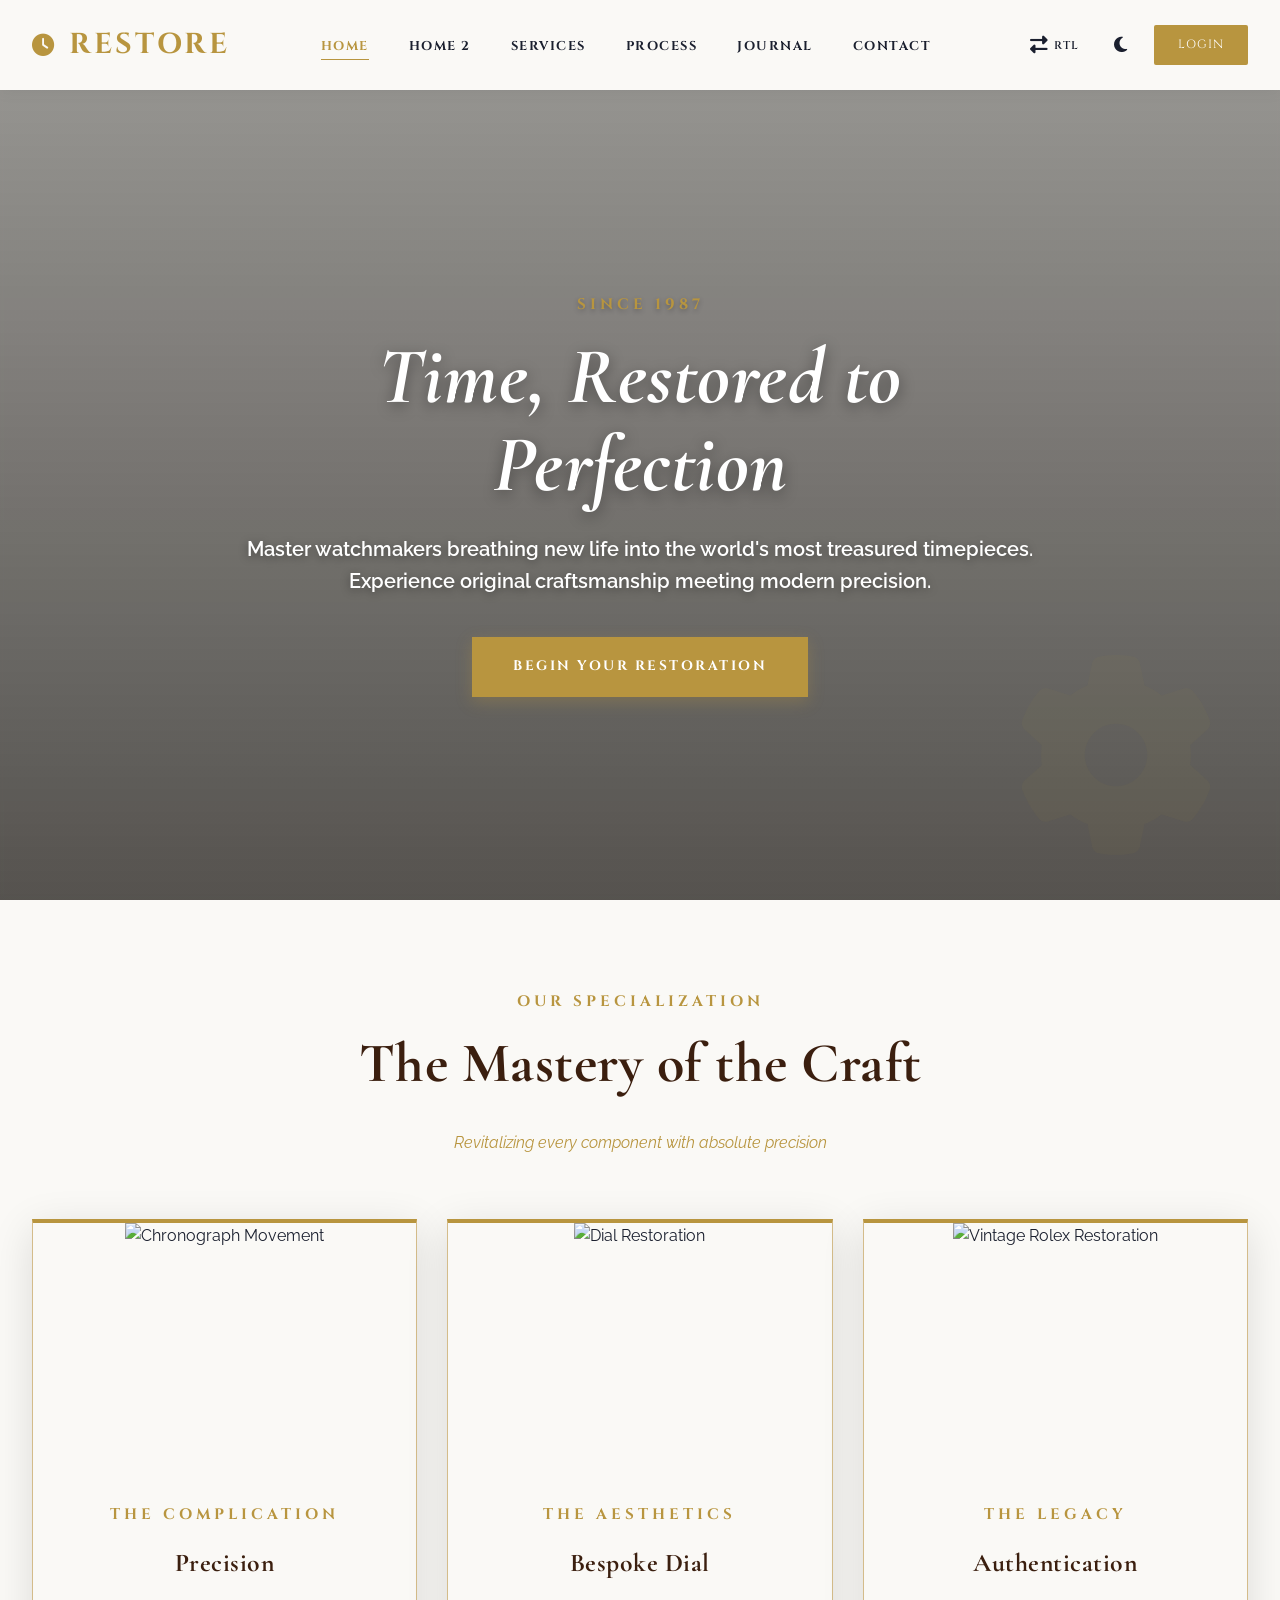
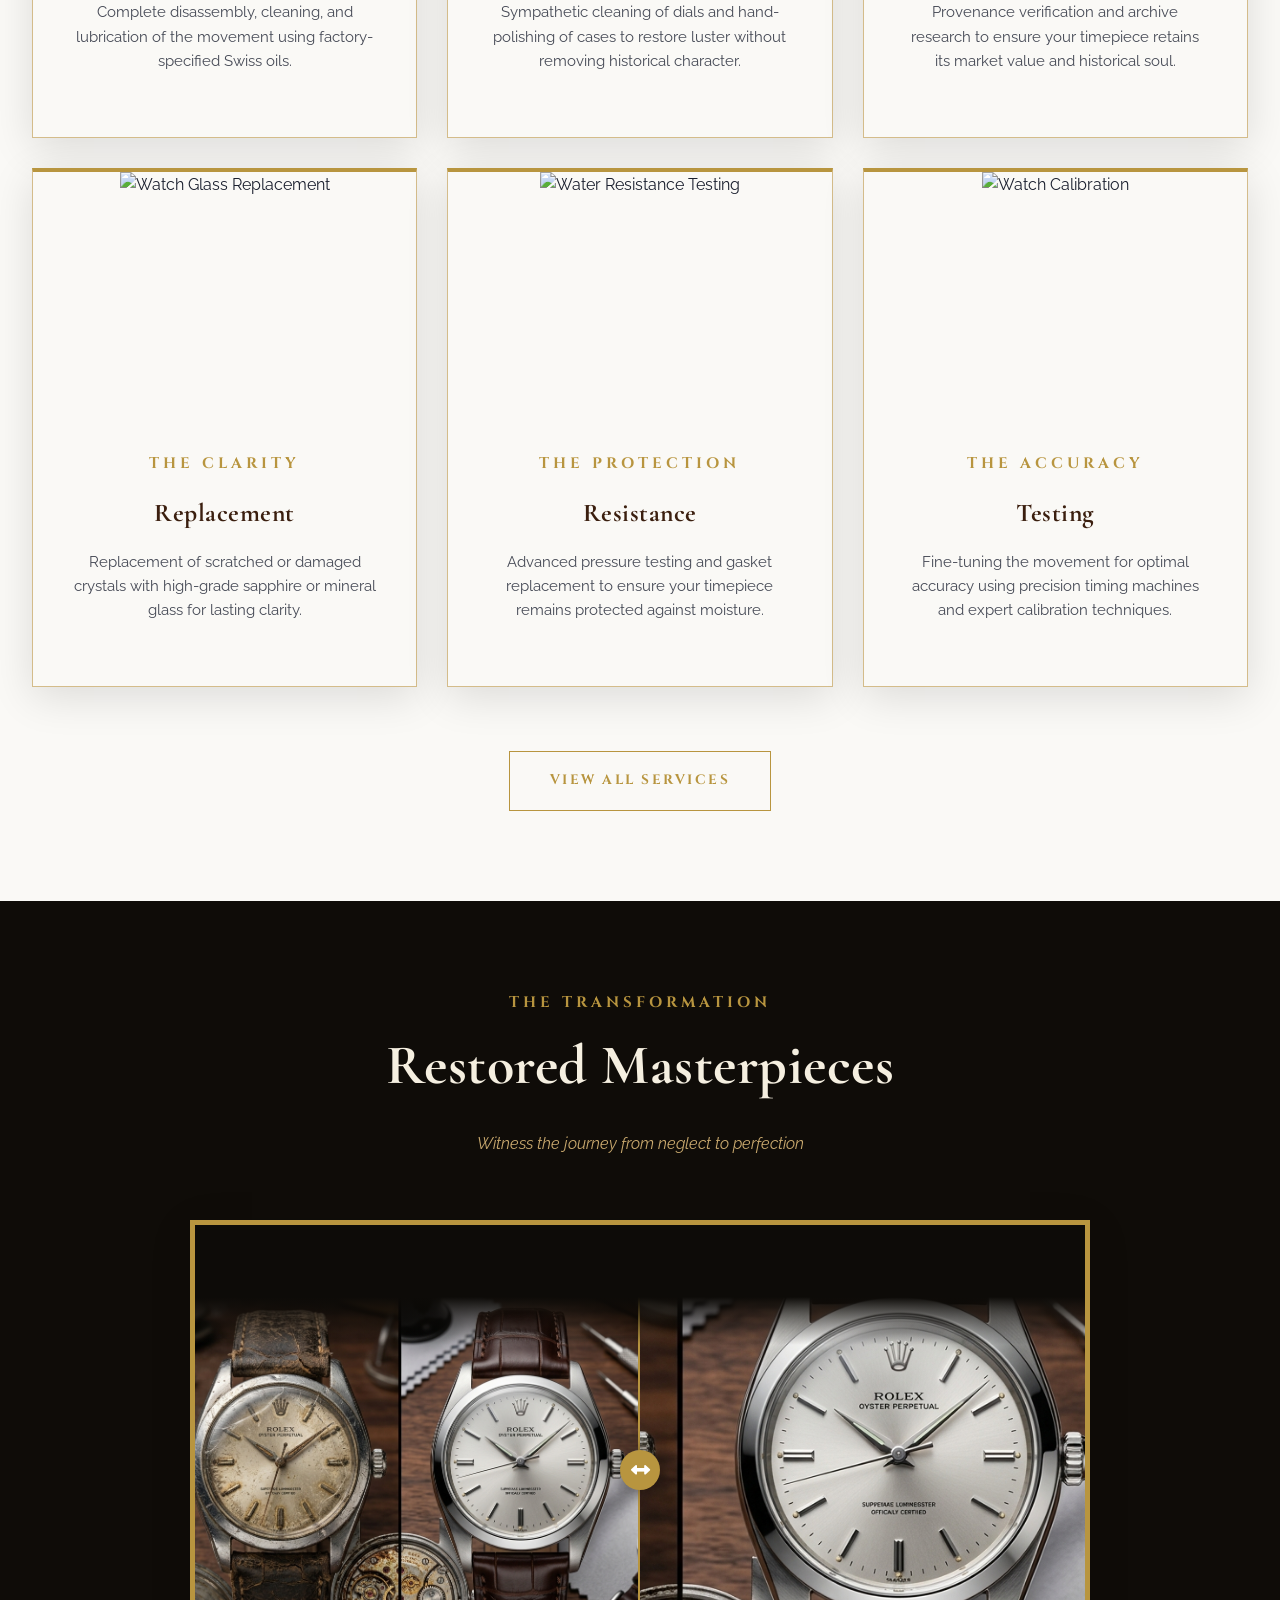
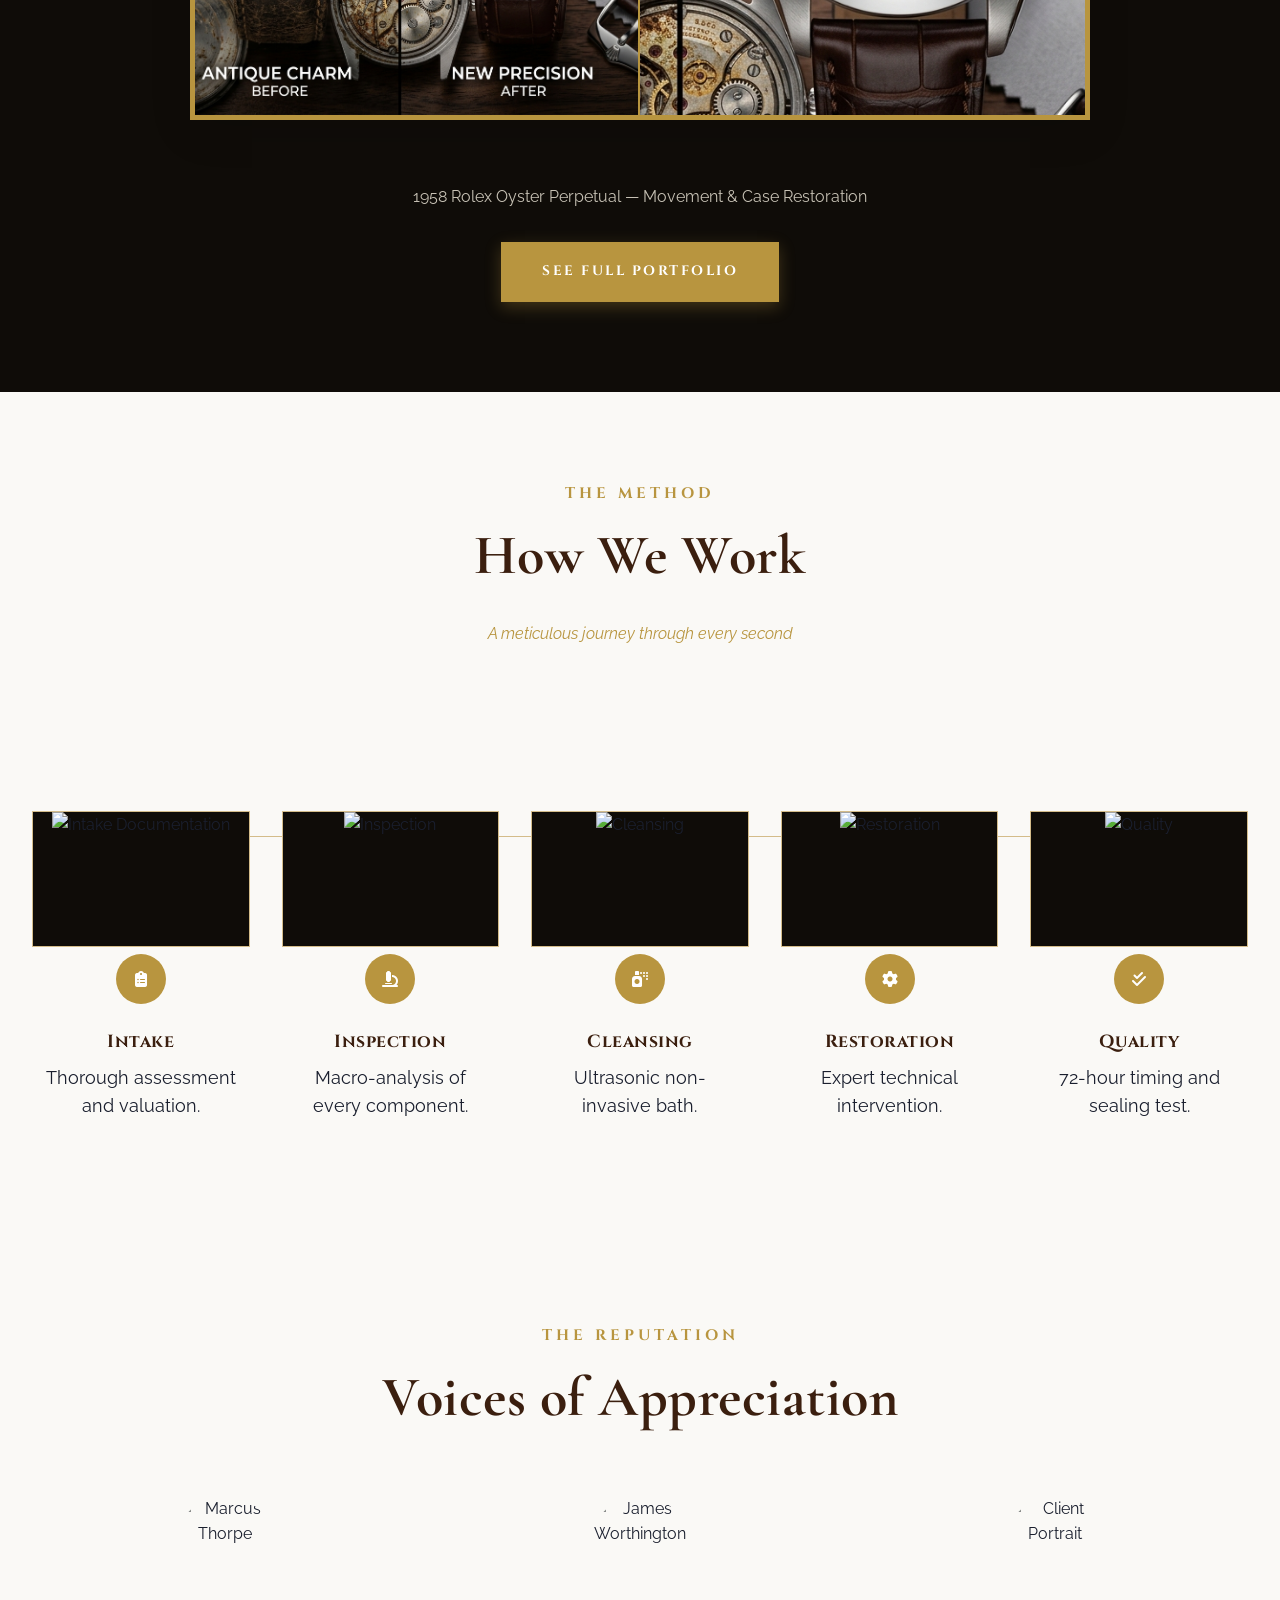
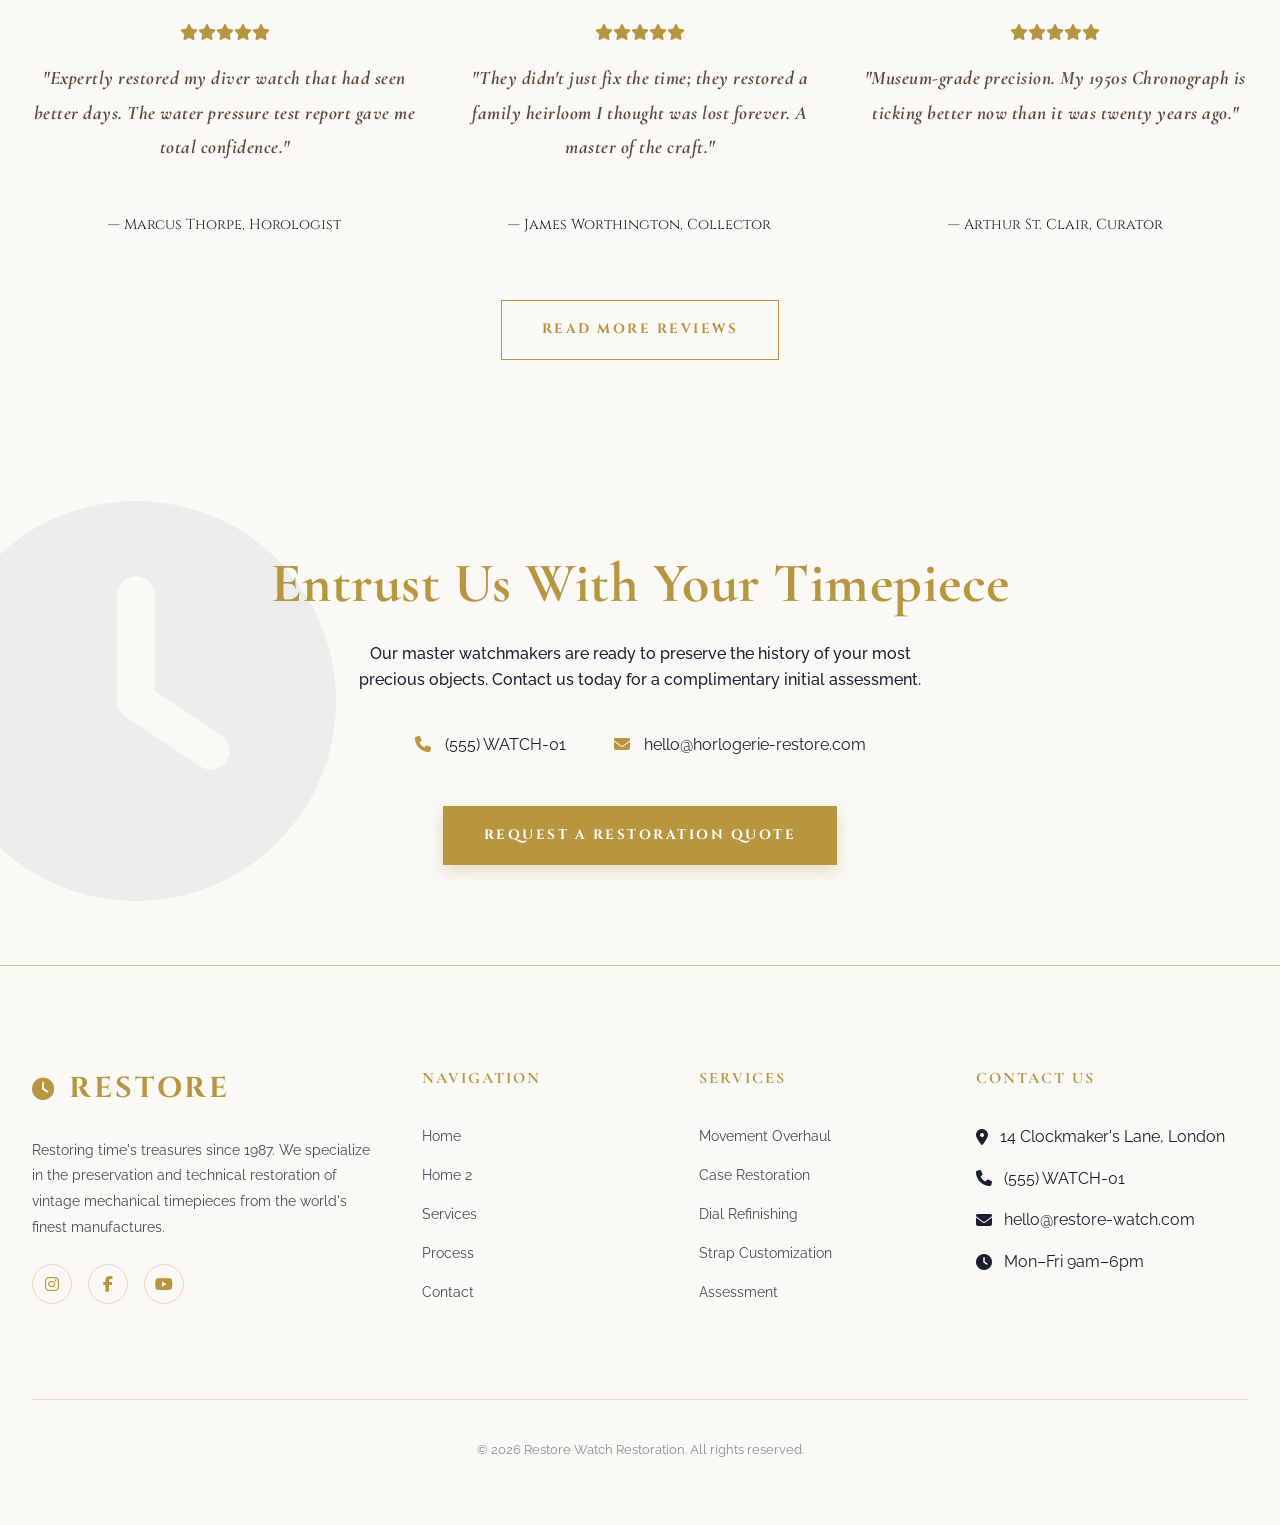
==== commit 86e8d965: "Add files via upload commited" ====
--- a/index.html
+++ b/index.html
@@ -67,7 +67,7 @@
 
     <!-- HERO SECTION -->
     <section class="hero-section" style="height: 100vh;">
-        <div class="hero-blurred-bg" style="background-image: url('https://awco.nl/wp-content/uploads/2022/07/cartier-instagram-awco-2-e1658829514265.jpeg'); opacity: 0.6;"></div>
+        <div class="hero-blurred-bg" style="background-image: url('https://awco.nl/wp-content/uploads/2022/07/cartier-instagram-awco-2-e1658829514265.jpeg'); opacity: 1.0;"></div>
         <div class="hero-overlay"></div>
         
         <div class="container text-center reveal">
@@ -201,10 +201,10 @@
             <div class="comparison-container reveal"
                 style="position: relative; max-width: 900px; margin: 0 auto; border: 5px solid var(--secondary); overflow: hidden; height: 500px; cursor: ew-resize;">
                 <div class="after-image"
-                    style="width: 100%; height: 100%; background: url('rolex_before_after_1774534215064.png') no-repeat right center/cover;">
+                    style="width: 100%; height: 100%; background: url('rolex_before_after_1774534215064.png') no-repeat calc(100% + 40px) center/cover; position: relative;">
                 </div>
                 <div class="before-image"
-                    style="position: absolute; top: 0; left: 0; width: 50%; height: 100%; background: url('rolex_before_after_1774534215064.png') no-repeat left center/cover; border-right: 2px solid var(--secondary);">
+                    style="position: absolute; top: 0; left: 0; width: 50%; height: 100%; background: url('rolex_before_after_1774534215064.png') no-repeat -40px center/cover; border-right: 2px solid var(--secondary); overflow: hidden;">
                 </div>
                 <div class="slider-handle"
                     style="position: absolute; top: 0; left: 50%; width: 40px; height: 40px; background: var(--secondary); border-radius: 50%; transform: translate(-50%, -50%); top: 50%; transform: translate(-50%, -50%); display: flex; align-items: center; justify-content: center; box-shadow: 0 0 20px rgba(0,0,0,0.5);">
@@ -229,86 +229,79 @@
                 <p class="italic" style="color: var(--secondary);">A meticulous journey through every second</p>
             </div>
 
-            <div class="timeline"
-                style="display: flex; justify-content: space-between; position: relative; padding-top: 100px; gap: 2rem;">
-                <div class="timeline-line"
-                    style="position: absolute; top: 125px; left: 0; width: 100%; height: 1px; background: var(--border); z-index: 1;">
-                </div>
-
-                <div class="step reveal text-center" style="flex: 1; z-index: 2; position: relative;">
-                    <div class="step-img-wrapper" style="width: 100%; aspect-ratio: 16/10; overflow: hidden; border: 1px solid var(--border); margin-bottom: 2rem; position: relative; background: var(--bg-dark);">
+            <div class="timeline">
+                <div class="timeline-line">
+                </div>
+
+                <div class="step reveal text-center">
+                    <div class="step-img-wrapper">
                         <img src="https://istrap.com.au/cdn/shop/articles/Are_Apple_Watches_waterproof_All_you_need_to_know..png?v=1684733796" 
-                             alt="Intake Documentation" style="width: 100%; height: 100%; object-fit: cover; transition: transform 0.6s ease;">
-                    </div>
-                    <div class="step-icon"
-                        style="width: 50px; height: 50px; background: var(--secondary); border-radius: 50%; display: flex; align-items: center; justify-content: center; color: white; margin: -25px auto 1.5rem; position: relative; z-index: 3;">
+                             alt="Intake Documentation">
+                    </div>
+                    <div class="step-icon">
                         <i class="fas fa-clipboard-list"></i>
                     </div>
-                    <h4 style="font-size: 1.1rem; margin-bottom: 0.5rem; font-family: 'Cinzel', serif;">Intake</h4>
-                    <p style="font-size: 1.1rem; padding: 0 10px;">Thorough assessment and valuation.</p>
+                    <h4>Intake</h4>
+                    <p>Thorough assessment and valuation.</p>
                 </div>
 
                 <div class="step reveal text-center"
-                    style="flex: 1; z-index: 2; position: relative; transition-delay: 0.1s;">
-                    <div class="step-img-wrapper" style="width: 100%; aspect-ratio: 16/10; overflow: hidden; border: 1px solid var(--border); margin-bottom: 2rem; position: relative; background: var(--bg-dark);">
+                    style="transition-delay: 0.1s;">
+                    <div class="step-img-wrapper">
                         <img src="https://www.watchrepairco.com/wp-content/uploads/2021/06/nyc_professional_watch.jpg" 
-                             alt="Inspection" style="width: 100%; height: 100%; object-fit: cover; transition: transform 0.6s ease;">
-                    </div>
-                    <div class="step-icon"
-                        style="width: 50px; height: 50px; background: var(--secondary); border-radius: 50%; display: flex; align-items: center; justify-content: center; color: white; margin: -25px auto 1.5rem; position: relative; z-index: 3;">
+                             alt="Inspection">
+                    </div>
+                    <div class="step-icon">
                         <i class="fas fa-microscope"></i>
                     </div>
-                    <h4 style="font-size: 1.1rem; margin-bottom: 0.5rem; font-family: 'Cinzel', serif;">Inspection</h4>
-                    <p style="font-size: 1.1rem; padding: 0 10px;">Macro-analysis of every component.</p>
+                    <h4>Inspection</h4>
+                    <p>Macro-analysis of every component.</p>
                 </div>
 
                 <div class="step reveal text-center"
-                    style="flex: 1; z-index: 2; position: relative; transition-delay: 0.2s;">
-                    <div class="step-img-wrapper" style="width: 100%; aspect-ratio: 16/10; overflow: hidden; border: 1px solid var(--border); margin-bottom: 2rem; position: relative; background: var(--bg-dark);">
+                    style="transition-delay: 0.2s;">
+                    <div class="step-img-wrapper">
                         <img src="https://encrypted-tbn0.gstatic.com/images?q=tbn:ANd9GcSZJ5gLej5h-z3-1ZbnoDbZo2IOseeuFx0MdQ&s" 
-                             alt="Cleansing" style="width: 100%; height: 100%; object-fit: cover; transition: transform 0.6s ease;">
-                    </div>
-                    <div class="step-icon"
-                        style="width: 50px; height: 50px; background: var(--secondary); border-radius: 50%; display: flex; align-items: center; justify-content: center; color: white; margin: -25px auto 1.5rem; position: relative; z-index: 3;">
+                             alt="Cleansing">
+                    </div>
+                    <div class="step-icon">
                         <i class="fas fa-spray-can"></i>
                     </div>
-                    <h4 style="font-size: 1.1rem; margin-bottom: 0.5rem; font-family: 'Cinzel', serif;">Cleansing</h4>
-                    <p style="font-size: 1.1rem; padding: 0 10px;">Ultrasonic non-invasive bath.</p>
+                    <h4>Cleansing</h4>
+                    <p>Ultrasonic non-invasive bath.</p>
                 </div>
 
                 <div class="step reveal text-center"
-                    style="flex: 1; z-index: 2; position: relative; transition-delay: 0.3s;">
-                    <div class="step-img-wrapper" style="width: 100%; aspect-ratio: 16/10; overflow: hidden; border: 1px solid var(--border); margin-bottom: 2rem; position: relative; background: var(--bg-dark);">
+                    style="transition-delay: 0.3s;">
+                    <div class="step-img-wrapper">
                         <img src="https://encrypted-tbn0.gstatic.com/images?q=tbn:ANd9GcTU7WeRj5QwnEn_cYGauidYgsXiEFieFPZd5Q&s" 
-                             alt="Restoration" style="width: 100%; height: 100%; object-fit: cover; transition: transform 0.6s ease;">
-                    </div>
-                    <div class="step-icon"
-                        style="width: 50px; height: 50px; background: var(--secondary); border-radius: 50%; display: flex; align-items: center; justify-content: center; color: white; margin: -25px auto 1.5rem; position: relative; z-index: 3;">
+                             alt="Restoration">
+                    </div>
+                    <div class="step-icon">
                         <i class="fas fa-cog"></i>
                     </div>
-                    <h4 style="font-size: 1.1rem; margin-bottom: 0.5rem; font-family: 'Cinzel', serif;">Restoration</h4>
-                    <p style="font-size: 1.1rem; padding: 0 10px;">Expert technical intervention.</p>
+                    <h4>Restoration</h4>
+                    <p>Expert technical intervention.</p>
                 </div>
 
                 <div class="step reveal text-center"
-                    style="flex: 1; z-index: 2; position: relative; transition-delay: 0.4s;">
-                    <div class="step-img-wrapper" style="width: 100%; aspect-ratio: 16/10; overflow: hidden; border: 1px solid var(--border); margin-bottom: 2rem; position: relative; background: var(--bg-dark);">
+                    style="transition-delay: 0.4s;">
+                    <div class="step-img-wrapper">
                         <img src="https://cdn4.ethoswatches.com/the-watch-guide/wp-content/uploads/2023/09/Breitling-Navitimer-Automatic-Movement-Steel-case-Sapphire-Crystal-Brown-leather-strap-6.jpg?tr=q-70" 
-                             alt="Quality" style="width: 100%; height: 100%; object-fit: cover; transition: transform 0.6s ease;">
-                    </div>
-                    <div class="step-icon"
-                        style="width: 50px; height: 50px; background: var(--secondary); border-radius: 50%; display: flex; align-items: center; justify-content: center; color: white; margin: -25px auto 1.5rem; position: relative; z-index: 3;">
+                             alt="Quality">
+                    </div>
+                    <div class="step-icon">
                         <i class="fas fa-check-double"></i>
                     </div>
-                    <h4 style="font-size: 1.1rem; margin-bottom: 0.5rem; font-family: 'Cinzel', serif;">Quality</h4>
-                    <p style="font-size: 1.1rem; padding: 0 10px;">72-hour timing and sealing test.</p>
+                    <h4>Quality</h4>
+                    <p>72-hour timing and sealing test.</p>
                 </div>
             </div>
         </div>
     </section>
 
     <!-- TESTIMONIALS -->
-    <section class="section" style="background-color: var(--bg-light); border-top: 1px solid var(--border);">
+    <section class="section" style="background-color: var(--bg-light); border: none;">
         <div class="container">
             <div class="text-center reveal" style="margin-bottom: 4rem;">
                 <span class="eyebrow">The Reputation</span>
@@ -316,7 +309,7 @@
             </div>
 
             <div class="grid grid-3">
-                <div class="card reveal" style="border-top: none; background: transparent; box-shadow: none;">
+                <div class="card reveal" style="border: none; background: transparent; box-shadow: none;">
                     <div class="card-img-wrapper"
                         style="border-radius: 50%; width: 100px; height: 100px; margin: 0 auto 1.5rem; overflow: hidden;">
                         <img src="https://images.unsplash.com/photo-1507003211169-0a1dd7228f2d?ixlib=rb-4.0.3&auto=format&fit=crop&w=200&q=80"
@@ -328,10 +321,10 @@
                     </div>
                     <p class="italic serif" style="font-size: 1.2rem; line-height: 1.8; text-align: center;">"Expertly restored my diver
                         watch that had seen better days. The water pressure test report gave me total confidence."</p>
-                    <span style="font-family: 'Cinzel', serif; font-size: 0.9rem; margin-top: 1.5rem; display: block; text-align: center;">&mdash; Marcus Thorpe, Horologist</span>
+                    <span style="font-family: 'Cinzel', serif; font-size: 0.9rem; margin-top: auto; padding-top: 1.5rem; display: block; text-align: center;">&mdash; Marcus Thorpe, Horologist</span>
                 </div>
                 <div class="card reveal"
-                    style="border-top: none; background: transparent; box-shadow: none; transition-delay: 0.1s;">
+                    style="border: none; background: transparent; box-shadow: none; transition-delay: 0.1s;">
                     <div class="card-img-wrapper"
                         style="border-radius: 50%; width: 100px; height: 100px; margin: 0 auto 1.5rem; overflow: hidden;">
                         <img src="https://images.unsplash.com/photo-1500648767791-00dcc994a43e?ixlib=rb-4.0.3&auto=format&fit=crop&w=200&q=80"
@@ -343,10 +336,10 @@
                     </div>
                     <p class="italic serif" style="font-size: 1.2rem; line-height: 1.8; text-align: center;">"They didn't just fix the time;
                         they restored a family heirloom I thought was lost forever. A master of the craft."</p>
-                    <span style="font-family: 'Cinzel', serif; font-size: 0.9rem; margin-top: 1.5rem; display: block; text-align: center;">&mdash; James Worthington, Collector</span>
+                    <span style="font-family: 'Cinzel', serif; font-size: 0.9rem; margin-top: auto; padding-top: 1.5rem; display: block; text-align: center;">&mdash; James Worthington, Collector</span>
                 </div>
                 <div class="card reveal"
-                    style="border-top: none; background: transparent; box-shadow: none; transition-delay: 0.2s;">
+                    style="border: none; background: transparent; box-shadow: none; transition-delay: 0.2s;">
                     <div class="card-img-wrapper"
                         style="border-radius: 50%; width: 100px; height: 100px; margin: 0 auto 1.5rem; overflow: hidden;">
                         <img src="https://images.unsplash.com/photo-1472099645785-5658abf4ff4e?ixlib=rb-4.0.3&auto=format&fit=crop&w=200&q=80"
@@ -358,7 +351,7 @@
                     </div>
                     <p class="italic serif" style="font-size: 1.2rem; line-height: 1.8; text-align: center;">"Museum-grade precision. My
                         1950s Chronograph is ticking better now than it was twenty years ago."</p>
-                    <span style="font-family: 'Cinzel', serif; font-size: 0.9rem; margin-top: 1.5rem; display: block; text-align: center;">&mdash; Arthur St. Clair, Curator</span>
+                    <span style="font-family: 'Cinzel', serif; font-size: 0.9rem; margin-top: auto; padding-top: 1.5rem; display: block; text-align: center;">&mdash; Arthur St. Clair, Curator</span>
                 </div>
             </div>
 
@@ -370,21 +363,21 @@
 
     <!-- FINAL CTA -->
     <section class="section"
-        style="background-color: var(--always-dark); padding: 100px 0; position: relative; overflow: hidden;">
+        style="background-color: var(--bg-light); padding: 100px 0; position: relative; overflow: hidden;">
         <i class="fas fa-clock"
-            style="position: absolute; top: 10%; left: -5%; font-size: 400px; color: rgba(255, 255, 255, 0.05);"></i>
+            style="position: absolute; top: 10%; left: -5%; font-size: 400px; color: var(--text-dark); opacity: 0.05;"></i>
         <div class="container text-center reveal" style="position: relative; z-index: 1;">
             <h2 style="color: var(--secondary); margin-bottom: 1.5rem;">Entrust Us With Your Timepiece</h2>
-            <p style="max-width: 600px; margin: 0 auto 2.5rem; color: var(--always-light); font-weight: 500;">Our master watchmakers
+            <p style="max-width: 600px; margin: 0 auto 2.5rem; color: var(--text-dark); font-weight: 500;">Our master watchmakers
                 are ready to preserve the history of your most precious objects. Contact us today for a complimentary
                 initial assessment.</p>
             <div class="contact-info-grid"
                 style="display: flex; justify-content: center; gap: 3rem; margin-bottom: 3rem;">
-                <div class="info-item" style="color: var(--always-light);">
+                <div class="info-item" style="color: var(--text-dark);">
                     <i class="fas fa-phone" style="color: var(--secondary); margin-right: 10px;"></i>
                     <span>(555) WATCH-01</span>
                 </div>
-                <div class="info-item" style="color: var(--always-light);">
+                <div class="info-item" style="color: var(--text-dark);">
                     <i class="fas fa-envelope" style="color: var(--secondary); margin-right: 10px;"></i>
                     <span>hello@horlogerie-restore.com</span>
                 </div>
--- a/index.css
+++ b/index.css
@@ -24,9 +24,9 @@
   --transition: all 0.4s cubic-bezier(0.16, 1, 0.3, 1);
   --shadow: 0 10px 40px rgba(0, 0, 0, 0.12);
   --max-width: 1280px;
-  
-  --hero-brightness: 0.85;
-  --hero-overlay: rgba(250, 249, 246, 0.8);
+
+  --hero-brightness: 0.7;
+  --hero-overlay: linear-gradient(180deg, rgba(15, 12, 8, 0.4) 0%, rgba(15, 12, 8, 0.7) 100%);
 }
 
 [data-theme="dark"] {
@@ -42,6 +42,11 @@
   --shadow: 0 10px 40px rgba(0, 0, 0, 0.4);
 }
 
+[data-theme="dark"] section {
+  border-bottom: none !important;
+  border-top: none !important;
+}
+
 /* RTL Support */
 [dir="rtl"] {
   direction: rtl;
@@ -65,7 +70,8 @@
 
 html {
   scroll-behavior: smooth;
-  overflow-x: hidden;
+  overflow-x: hidden !important;
+  width: 100%;
 }
 
 body {
@@ -73,7 +79,9 @@
   background-color: var(--bg-light);
   color: var(--text-dark);
   line-height: 1.6;
-  overflow-x: hidden;
+  overflow-x: hidden !important;
+  width: 100%;
+  position: relative;
   transition: background-color 0.5s ease;
 }
 
@@ -116,7 +124,8 @@
   font-family: 'Cinzel', serif;
   text-transform: uppercase;
   letter-spacing: 4px;
-  font-size: 0.85rem;
+  font-size: 0.95rem;
+  font-weight: 700;
   color: var(--secondary);
   margin-bottom: 1rem;
 }
@@ -174,7 +183,7 @@
 }
 
 .section.align-left .container {
-    text-align: left;
+  text-align: left;
 }
 
 .section p {
@@ -184,8 +193,8 @@
 }
 
 .section.align-left p {
-    margin-left: 0;
-    margin-right: 0;
+  margin-left: 0;
+  margin-right: 0;
 }
 
 .section ul {
@@ -199,9 +208,22 @@
   gap: 30px;
 }
 
-.grid-2 { grid-template-columns: repeat(2, 1fr); }
-.grid-3 { grid-template-columns: repeat(3, 1fr); }
-.grid-4 { grid-template-columns: repeat(4, 1fr); }
+.grid-2 {
+  grid-template-columns: repeat(2, 1fr);
+}
+
+.grid-3 {
+  grid-template-columns: repeat(3, 1fr);
+}
+
+.grid-4 {
+  grid-template-columns: repeat(4, 1fr);
+}
+
+/* Utilities */
+.w-100 {
+  width: 100% !important;
+}
 
 /* 5. COMPONENTS */
 
@@ -313,8 +335,8 @@
 }
 
 [dir="rtl"] .logo i {
-    margin-right: 0;
-    margin-left: 12px;
+  margin-right: 0;
+  margin-left: 12px;
 }
 
 .nav-links {
@@ -336,23 +358,23 @@
 
 .nav-links a:hover,
 .nav-links a.active {
-    color: var(--secondary);
+  color: var(--secondary);
 }
 
 .nav-links a::after {
-    content: '';
-    position: absolute;
-    bottom: -5px;
-    left: 0;
-    width: 0;
-    height: 1px;
-    background: var(--secondary);
-    transition: width 0.3s ease;
+  content: '';
+  position: absolute;
+  bottom: -5px;
+  left: 0;
+  width: 0;
+  height: 1px;
+  background: var(--secondary);
+  transition: width 0.3s ease;
 }
 
 .nav-links a:hover::after,
 .nav-links a.active::after {
-    width: 100%;
+  width: 100%;
 }
 
 .nav-actions {
@@ -395,16 +417,16 @@
 }
 
 .rtl-toggle {
-    display: flex;
-    align-items: center;
-    gap: 6px;
+  display: flex;
+  align-items: center;
+  gap: 6px;
 }
 
 .rtl-toggle-text {
-    font-family: 'Cinzel', serif;
-    font-size: 0.7rem;
-    letter-spacing: 1px;
-    font-weight: 600;
+  font-family: 'Cinzel', serif;
+  font-size: 0.7rem;
+  letter-spacing: 1px;
+  font-weight: 600;
 }
 
 /* Hamburger Menu */
@@ -440,8 +462,9 @@
   transform: translateY(-10.5px) rotate(-45deg);
 }
 
-.nav-actions-mobile, .mobile-only {
-    display: none;
+.nav-actions-mobile,
+.mobile-only {
+  display: none;
 }
 
 /* Hero Section */
@@ -477,6 +500,7 @@
   width: 100%;
   height: 100%;
   background: var(--hero-overlay);
+  backdrop-filter: blur(2px);
   z-index: 1;
 }
 
@@ -486,16 +510,34 @@
   max-width: 900px;
 }
 
+.hero-section h1 {
+  color: #fff !important;
+  font-weight: 700;
+  text-shadow: 0 4px 15px rgba(0, 0, 0, 0.4);
+}
+
+.hero-section p {
+  color: #fff !important;
+  font-weight: 600;
+  text-shadow: 0 2px 10px rgba(0, 0, 0, 0.4);
+  font-size: 1.25rem !important;
+}
+
+.hero-section .eyebrow {
+  text-shadow: 0 2px 5px rgba(0, 0, 0, 0.3);
+}
+
 .hero-btns {
-    display: flex;
-    gap: 1.5rem;
-    justify-content: center;
-    margin-top: 2.5rem;
+  display: flex;
+  gap: 1.5rem;
+  justify-content: center;
+  margin-top: 2.5rem;
 }
 
 /* Cards */
 .card {
   background-color: var(--bg-light);
+  color: var(--text-dark);
   border: 1px solid var(--border);
   border-top: 4px solid var(--secondary);
   transition: var(--transition);
@@ -541,58 +583,63 @@
 }
 
 .card-content i {
-    font-size: 2.5rem;
-    color: var(--secondary);
-    margin-bottom: 1.5rem;
-    transition: var(--transition);
+  font-size: 2.5rem;
+  color: var(--secondary);
+  margin-bottom: 1.5rem;
+  transition: var(--transition);
 }
 
 .card:hover .card-content i {
-    transform: scale(1.1) rotate(5deg);
+  transform: scale(1.1) rotate(5deg);
 }
 
 .card h3 {
-    font-size: 1.6rem;
-    margin-bottom: 1rem;
-    color: var(--primary);
+  font-size: 1.6rem;
+  margin-bottom: 1rem;
+  color: var(--primary);
 }
 
 [data-theme="dark"] .card h3 {
-    color: var(--secondary);
+  color: var(--secondary);
 }
 
 .card p {
-    font-size: 0.95rem;
-    opacity: 0.8;
+  font-size: 0.95rem;
+  opacity: 0.8;
 }
 
 /* Bullet Points Alignment */
 .section ul li {
-    display: flex;
-    align-items: flex-start;
-    gap: 15px;
-    text-align: left;
-    width: 100%;
-    max-width: 600px;
-    margin: 0 auto;
+  display: flex;
+  align-items: flex-start;
+  gap: 15px;
+  text-align: left;
+  width: 100%;
+  max-width: 600px;
+  margin: 0 auto;
 }
 
 .section.align-left ul li {
-    margin: 0;
+  margin: 0;
 }
 
 .section ul li i {
-    color: var(--secondary);
-    margin-top: 5px;
-    flex-shrink: 0;
+  color: var(--secondary);
+  margin-top: 5px;
+  flex-shrink: 0;
 }
 
 /* Footer Enhancements */
 footer {
-  background-color: var(--always-dark);
-  color: var(--always-light);
+  background-color: var(--bg-light);
+  color: var(--text-dark);
   padding: 100px 0 40px;
-  border-top: 1px solid var(--secondary);
+  border-top: 1px solid var(--border);
+}
+
+.footer-col {
+  overflow-wrap: break-word;
+  word-break: break-word;
 }
 
 .footer-grid {
@@ -611,256 +658,339 @@
 }
 
 .footer-col p {
-    font-size: 0.9rem;
-    opacity: 0.8;
-    line-height: 1.8;
+  font-size: 0.9rem;
+  opacity: 0.8;
+  line-height: 1.8;
 }
 
 .footer-col ul li {
-    margin-bottom: 1rem;
-    display: flex;
-    align-items: center;
-    gap: 12px;
+  margin-bottom: 1rem;
+  display: flex;
+  align-items: center;
+  gap: 12px;
 }
 
 .footer-col ul li a {
-    opacity: 0.8;
-    font-size: 0.9rem;
+  opacity: 0.8;
+  font-size: 0.9rem;
 }
 
 .footer-col ul li a:hover {
-    opacity: 1;
-    color: var(--secondary);
-    padding-left: 5px;
+  opacity: 1;
+  color: var(--secondary);
+  padding-left: 5px;
 }
 
 .social-links {
-    display: flex;
-    gap: 1rem;
-    margin-top: 1.5rem;
+  display: flex;
+  gap: 1rem;
+  margin-top: 1.5rem;
 }
 
 .social-links a {
-    width: 40px;
-    height: 40px;
-    display: flex;
-    align-items: center;
-    justify-content: center;
-    border: 1px solid rgba(184, 149, 63, 0.3);
-    border-radius: 50%;
-    color: var(--secondary);
-    font-size: 1rem;
+  width: 40px;
+  height: 40px;
+  display: flex;
+  align-items: center;
+  justify-content: center;
+  border: 1px solid rgba(184, 149, 63, 0.3);
+  border-radius: 50%;
+  color: var(--secondary);
+  font-size: 1rem;
 }
 
 .social-links a:hover {
-    background: var(--secondary);
-    color: #fff !important;
-    transform: translateY(-5px);
+  background: var(--secondary);
+  color: #fff !important;
+  transform: translateY(-5px);
 }
 
 .footer-bottom {
-    border-top: 1px solid rgba(255, 255, 255, 0.05);
-    padding-top: 40px;
-    text-align: center;
-    opacity: 0.5;
-    font-size: 0.8rem;
+  border-top: 1px solid var(--border);
+  padding-top: 40px;
+  text-align: center;
+  opacity: 0.5;
+  font-size: 0.8rem;
 }
 
 /* Authentication Forms */
 .auth-page {
-    min-height: 100vh;
-    display: flex;
-    align-items: center;
-    justify-content: center;
-    padding: 120px 2rem 60px;
-    background: var(--bg-light);
+  min-height: 100vh;
+  display: flex;
+  align-items: center;
+  justify-content: center;
+  padding: 120px 2rem 60px;
+  background: var(--bg-light);
 }
 
 .auth-card {
-    background: var(--bg-light);
-    border: 1px solid var(--border);
-    padding: 3rem;
-    width: 100%;
-    max-width: 450px;
-    box-shadow: var(--shadow);
-    text-align: center;
+  background: var(--bg-light);
+  border: 1px solid var(--border);
+  padding: 3rem;
+  width: 100%;
+  max-width: 450px;
+  box-shadow: var(--shadow);
+  text-align: center;
+  position: relative;
+  z-index: 10;
+  /* Ensure it stays above background gears */
 }
 
 .auth-card h2 {
-    margin-bottom: 2.5rem;
+  margin-bottom: 2.5rem;
 }
 
 .form-group {
-    text-align: left;
-    margin-bottom: 1.5rem;
+  text-align: left;
+  margin-bottom: 1.5rem;
 }
 
 .form-group label {
-    display: block;
-    font-family: 'Cinzel', serif;
-    font-size: 0.75rem;
-    letter-spacing: 1px;
-    margin-bottom: 0.5rem;
-    color: var(--text-dark);
-}
-
-.form-group input {
-    width: 100%;
-    padding: 12px 15px;
-    background: transparent;
-    border: 1px solid var(--border);
-    border-radius: 2px;
-    color: var(--text-dark);
-    transition: var(--transition);
-}
-
-.form-group input:focus {
-    border-color: var(--secondary);
-    outline: none;
-    box-shadow: 0 0 0 3px rgba(184, 149, 63, 0.1);
+  display: block;
+  font-family: 'Cinzel', serif;
+  font-size: 0.75rem;
+  letter-spacing: 1px;
+  margin-bottom: 0.5rem;
+  color: var(--text-dark);
+}
+
+.form-group input,
+.form-group select,
+.form-group textarea,
+input[type="text"],
+input[type="email"],
+input[type="number"],
+select,
+textarea {
+  width: 100%;
+  padding: 12px 15px;
+  background: transparent;
+  border: 1px solid var(--border);
+  border-radius: 2px;
+  color: var(--text-dark) !important;
+  transition: var(--transition);
+  font-size: 0.95rem;
+}
+
+[data-theme="dark"] select option {
+  background-color: var(--bg-light);
+  color: var(--text-dark);
+}
+
+.form-group input:focus,
+.form-group select:focus,
+.form-group textarea:focus,
+select:focus,
+textarea:focus {
+  border-color: var(--secondary);
+  outline: none;
+  box-shadow: 0 0 0 3px rgba(184, 149, 63, 0.1);
 }
 
 .form-footer {
-    display: flex;
-    justify-content: space-between;
-    align-items: center;
-    margin-top: 0.8rem;
-    font-size: 0.8rem;
+  display: flex;
+  justify-content: space-between;
+  align-items: center;
+  margin-top: 0.8rem;
+  font-size: 0.8rem;
 }
 
 .remember-me {
-    display: flex !important;
-    align-items: center;
-    gap: 8px;
-    cursor: pointer;
-    font-family: 'Raleway', sans-serif !important;
-    text-transform: none !important;
-    letter-spacing: 0 !important;
-    font-size: 0.8rem !important;
-    opacity: 0.8;
+  display: flex !important;
+  align-items: center;
+  gap: 8px;
+  cursor: pointer;
+  font-family: 'Raleway', sans-serif !important;
+  text-transform: none !important;
+  letter-spacing: 0 !important;
+  font-size: 0.8rem !important;
+  opacity: 0.8;
 }
 
 .remember-me input {
-    width: auto !important;
-    margin: 0;
+  width: auto !important;
+  margin: 0;
 }
 
 .forgot-link {
-    color: var(--secondary);
-    font-weight: 500;
-}
+  color: var(--secondary);
+  font-weight: 500;
+  white-space: nowrap;
+}
+
 
 .auth-divider {
-    display: flex;
-    align-items: center;
-    margin: 2.5rem 0;
-    color: var(--secondary);
-    opacity: 0.6;
+  display: flex;
+  align-items: center;
+  margin: 2.5rem 0;
+  color: var(--secondary);
+  opacity: 0.6;
 }
 
 .auth-divider::before,
 .auth-divider::after {
-    content: '';
-    flex: 1;
-    height: 1px;
-    background: var(--border);
+  content: '';
+  flex: 1;
+  height: 1px;
+  background: var(--border);
+}
+
+/* Password Visibility Toggle */
+.password-wrapper {
+  position: relative;
+  width: 100%;
+}
+
+.password-toggle {
+  position: absolute;
+  right: 15px;
+  top: 50%;
+  transform: translateY(-50%);
+  cursor: pointer;
+  color: var(--secondary);
+  opacity: 0.6;
+  transition: var(--transition);
+  z-index: 10;
+}
+
+.password-toggle:hover {
+  opacity: 1;
+}
+
+.terms-accept {
+  display: flex;
+  align-items: center;
+  gap: 10px;
+  margin-bottom: 2.5rem !important;
+  /* Increased space to prevent touching button */
+  font-size: 0.85rem;
+  cursor: pointer;
+  white-space: nowrap;
+}
+
+.terms-accept input {
+  width: auto !important;
 }
 
 .auth-divider span {
-    padding: 0 20px;
-    font-family: 'Cinzel', serif;
-    font-size: 0.8rem;
-    letter-spacing: 3px;
-    font-weight: 700;
+  padding: 0 20px;
+  font-family: 'Cinzel', serif;
+  font-size: 0.8rem;
+  letter-spacing: 3px;
+  font-weight: 700;
 }
 
 .social-auth {
-    display: flex;
-    flex-direction: column;
-    gap: 1.2rem;
-    margin-bottom: 2.5rem;
+  display: flex;
+  flex-direction: column;
+  gap: 1.2rem;
+  margin-bottom: 2.5rem;
+  width: 100%;
+  align-items: center;
 }
 
 .btn-social {
-    background: var(--bg-light);
-    border: 1px solid var(--border);
-    color: var(--text-dark) !important;
-    width: 100%;
-    min-width: 0;
-    padding: 14px;
-    font-family: 'Raleway', sans-serif;
-    letter-spacing: 0.5px;
-    text-transform: none;
-    font-size: 0.95rem;
-    display: flex;
-    align-items: center;
-    justify-content: center;
-    gap: 15px;
-    border-radius: 4px;
-    box-shadow: 0 4px 10px rgba(0,0,0,0.05);
+  display: flex;
+  align-items: center;
+  justify-content: center;
+  gap: 15px;
+  width: 100%;
+  background: white !important;
+  border: 1px solid var(--secondary) !important;
+  color: var(--primary) !important;
+  padding: 12px !important;
+  border-radius: 4px;
+  font-weight: 500;
+  font-family: 'Raleway', sans-serif;
+  transition: var(--transition);
+  box-shadow: 0 4px 10px rgba(0, 0, 0, 0.05);
 }
 
 .btn-social:hover {
-    background: var(--bg-dark);
-    color: var(--text-light) !important;
-    border-color: var(--secondary);
+  background: var(--bg-dark);
+  color: var(--text-light) !important;
+  border-color: var(--secondary);
 }
 
 .btn-social img {
-    height: 20px;
+  height: 20px;
 }
 
 .btn-social i {
-    font-size: 1.25rem;
+  font-size: 1.25rem;
 }
 
 .auth-redirect {
-    font-size: 0.9rem;
-    opacity: 0.8;
+  font-size: 0.9rem;
+  opacity: 0.8;
 }
 
 .auth-redirect a {
-    color: var(--secondary);
-    font-weight: 600;
+  color: var(--secondary);
+  font-weight: 600;
+  transition: var(--transition);
+  margin-left: 8px;
+}
+
+.auth-redirect a:hover {
+  color: var(--primary);
+  text-decoration: underline;
 }
 
 .auth-toggles {
-    position: fixed;
-    top: 2rem;
-    right: 2rem;
-    display: flex;
-    gap: 1.2rem;
-    z-index: 2000;
+  position: fixed;
+  top: 2rem;
+  right: 2rem;
+  display: flex;
+  gap: 1.2rem;
+  z-index: 2000;
 }
 
 .auth-toggles .toggle-btn {
-    width: 45px;
-    height: 45px;
-    background: var(--bg-light);
-    border: 1px solid var(--border);
-    border-radius: 50%;
-    box-shadow: 0 10px 25px rgba(0,0,0,0.15);
-    color: var(--secondary) !important;
+  width: 45px;
+  height: 45px;
+  background: var(--bg-light);
+  border: 1px solid var(--border);
+  border-radius: 50%;
+  box-shadow: 0 10px 25px rgba(0, 0, 0, 0.15);
+  color: var(--secondary) !important;
+  display: flex;
+  align-items: center;
+  justify-content: center;
 }
 
 .auth-card .logo {
-    justify-content: center;
-    margin-bottom: 2.5rem;
-    width: 100%;
-    font-size: 2.2rem;
-}
+  justify-content: center;
+  margin-bottom: 2.5rem;
+  width: 100%;
+  font-size: 2.2rem;
+}
+
 /* Comparison Slider */
 .comparison-container {
-    border: 4px solid var(--secondary);
-    box-shadow: var(--shadow);
+  border: 4px solid var(--secondary);
+  box-shadow: var(--shadow);
+  position: relative;
+}
+
+.comparison-container::before {
+  content: '';
+  position: absolute;
+  top: 0;
+  left: 0;
+  width: 100%;
+  height: 120px;
+  background: linear-gradient(180deg, #0d0b08 0%, #0d0b08 60%, rgba(13, 11, 8, 0) 100%);
+  z-index: 5;
+  pointer-events: none;
 }
 
 .slider-handle {
-    transition: background 0.3s ease;
+  transition: background 0.3s ease;
 }
 
 .slider-handle:hover {
-    background: var(--primary) !important;
+  background: var(--primary) !important;
 }
 
 /* Back to Top Button */
@@ -896,227 +1026,829 @@
   box-shadow: 0 8px 20px rgba(0, 0, 0, 0.3);
 }
 
-/* 6. RESPONSIVE DESIGN */
+/* 6. PROCESS TIMELINE */
+.timeline {
+  display: flex;
+  justify-content: space-between;
+  position: relative;
+  padding-top: 100px;
+  gap: 2rem;
+}
+
+.timeline-line {
+  position: absolute;
+  top: 125px;
+  left: 0;
+  width: 100%;
+  height: 1px;
+  background: var(--border);
+  z-index: 1;
+}
+
+.step {
+  flex: 1;
+  z-index: 2;
+  position: relative;
+}
+
+.step-img-wrapper {
+  width: 100%;
+  aspect-ratio: 16/10;
+  overflow: hidden;
+  border: 1px solid var(--border);
+  margin-bottom: 2rem;
+  position: relative;
+  background: var(--bg-dark);
+}
+
+.step-img-wrapper img {
+  width: 100%;
+  height: 100%;
+  object-fit: cover;
+  transition: transform 0.6s ease;
+}
+
+.step-icon {
+  width: 50px;
+  height: 50px;
+  background: var(--secondary);
+  border-radius: 50%;
+  display: flex;
+  align-items: center;
+  justify-content: center;
+  color: white;
+  margin: -25px auto 1.5rem;
+  position: relative;
+  z-index: 3;
+}
+
+.step h4 {
+  font-size: 1.1rem;
+  margin-bottom: 0.5rem;
+  font-family: 'Cinzel', serif;
+}
+
+.step p {
+  font-size: 1.1rem;
+  padding: 0 10px;
+}
+
+/* 7. RESPONSIVE DESIGN */
 
 /* Tablet View (Redesign) */
 @media (max-width: 1024px) {
-  .container { padding: 0 3rem; }
-  
-  .grid-3 { grid-template-columns: repeat(2, 1fr); }
-  .grid-4 { grid-template-columns: repeat(2, 1fr); }
-  
+  .container {
+    padding: 0 2rem;
+  }
+
+  .grid-2 {
+    grid-template-columns: 1fr !important;
+  }
+
+  .grid-3 {
+    grid-template-columns: repeat(2, 1fr);
+  }
+
+  .grid-4 {
+    grid-template-columns: repeat(2, 1fr);
+  }
+
   .footer-grid {
     grid-template-columns: 1fr 1fr;
-    gap: 60px;
-  }
-  
-  .hero-section h1 { font-size: 3.5rem; }
-  
-  .nav-links { gap: 1.5rem; }
-  .nav-links a { font-size: 0.75rem; }
-
-  /* Tablet Nav Overhaul */
-  .hamburger { display: flex; }
+    gap: 40px;
+  }
+
+  .hero-section h1 {
+    font-size: 3.5rem;
+  }
+
+  /* FORCE MOBILE NAV AT 1024px */
+  .hamburger {
+    display: flex !important;
+    z-index: 1100;
+  }
+
   .nav-links {
-    position: fixed;
-    top: 75px;
-    right: -100%;
+    position: fixed !important;
+    top: 0 !important;
+    right: 0 !important;
+    transform: translateX(100%) !important;
+    width: 280px !important;
+    height: 100vh !important;
+    background-color: var(--bg-light) !important;
+    flex-direction: column !important;
+    justify-content: flex-start !important;
+    padding: 80px 2rem 3rem !important;
+    gap: 1.5rem !important;
+    transition: transform 0.4s cubic-bezier(0.165, 0.84, 0.44, 1) !important;
+    z-index: 1000 !important;
+    box-shadow: -10px 0 30px rgba(0, 0, 0, 0.1);
+    align-items: flex-start !important;
+    display: flex !important;
+  }
+
+  .nav-links.active {
+    transform: translateX(0) !important;
+  }
+
+  .nav-links a {
+    font-size: 0.9rem !important;
+    white-space: nowrap !important;
     width: 100%;
-    height: calc(100vh - 75px);
-    background-color: var(--bg-light);
+    padding: 10px 0;
+  }
+
+  .nav-actions {
+    display: none !important;
+  }
+
+  .nav-actions-mobile,
+  .mobile-only {
+    display: flex !important;
     flex-direction: column;
-    justify-content: flex-start;
-    padding: 3rem 2rem;
-    gap: 2rem;
-    transition: var(--transition);
-    z-index: 1000;
-    overflow-y: auto;
-    text-align: center;
-  }
-  .nav-links.active { right: 0; }
-  
-  .nav-actions {
-      display: none !important;
-  }
-  
-  .nav-actions-mobile, .mobile-only { 
-      display: flex !important; 
-      flex-direction: column;
-      align-items: center;
-      gap: 1.5rem;
-      margin-top: 2rem;
-      padding-top: 2rem;
-      border-top: 1px solid var(--border);
-      width: 100%;
-  }
-
-  .nav-actions-mobile .toggle-btn, .mobile-only .toggle-btn {
-      width: 100%;
-      justify-content: center;
-      padding: 12px;
-      border: 1px solid var(--border);
-      border-radius: 4px;
-      display: flex;
-      align-items: center;
-      gap: 8px;
-  }
-  .rev-img img {
-      height: 500px;
-      object-fit: cover;
-  }
-}
-
-/* Mobile View (Complete Redesign) */
-@media (max-width: 768px) {
-  .navbar { height: 75px; }
-
-  .grid-2, .grid-3, .grid-4 {
-    grid-template-columns: 1fr !important;
-    gap: 3rem;
-  }
-
-  .nav-links a { 
-      font-size: 1rem !important; 
-      width: 100%; 
-      padding: 8px 0; 
-      letter-spacing: 2px;
-      font-weight: 500;
-  }
-  
-  .logo { font-size: 1.1rem !important; }
-
-  .nav-actions {
-      display: none !important;
-  }
-
-  .nav-actions-mobile, .mobile-only { 
-      display: flex !important; 
-      flex-direction: row !important;
-      align-items: center !important;
-      justify-content: center !important;
-      gap: 1rem !important;
-      margin-top: auto;
-      padding-top: 2rem;
-      border-top: 1px solid var(--border);
-      width: 100%;
-      flex-wrap: nowrap !important;
-  }
-
-  .nav-actions-mobile .toggle-btn, 
+    align-items: center !important;
+    justify-content: center !important;
+    gap: 1.5rem;
+    margin-top: 2rem;
+    padding-top: 2rem;
+    border-top: 1px solid var(--border);
+    width: 100% !important;
+  }
+
+  .nav-actions-mobile .toggle-btn,
   .mobile-only .toggle-btn,
   .nav-actions-mobile .btn-login,
   .mobile-only .btn-login {
-      width: auto !important;
-      min-width: 44px;
-      height: 44px;
-      display: flex;
-      align-items: center;
-      justify-content: center;
-      padding: 0 15px !important;
-      border: 1px solid var(--border);
-      border-radius: 4px;
-      background: transparent;
-      color: var(--text-dark);
-      transition: all 0.3s ease;
-      font-size: 0.75rem;
-      letter-spacing: 1px;
-      text-transform: uppercase;
-      white-space: nowrap;
-  }
-
+    width: 100% !important;
+    max-width: 200px;
+    justify-content: center;
+    padding: 12px;
+    border: 1px solid var(--border);
+    border-radius: 4px;
+    display: flex;
+    align-items: center;
+    gap: 8px;
+    text-align: center;
+  }
+
+  /* Stacking & Centering for all row-based sections */
+  .rev-content,
+  .rev-img,
+  .proc-content,
+  .proc-img,
+  .addons-content,
+  .addons-img,
+  .proc-step {
+    padding: 0 !important;
+    text-align: center !important;
+    margin-bottom: 2rem;
+    display: flex;
+    flex-direction: column !important;
+  }
+
+  .rev-img img,
+  .addons-img img,
+  .proc-img img {
+    height: 500px !important;
+    object-fit: contain !important;
+    width: 100%;
+  }
+
+  /* Process Page Alternation (Desktop Support) */
+  @media (min-width: 1025px) {
+    .proc-step:nth-child(even) {
+      flex-direction: row-reverse !important;
+    }
+
+    .proc-step:nth-child(even) .proc-content {
+      padding-right: 4rem;
+      padding-left: 0 !important;
+      text-align: right;
+    }
+
+    .proc-step:nth-child(odd) .proc-content {
+      padding-left: 4rem;
+      padding-right: 0 !important;
+      text-align: left;
+    }
+  }
+
+  /* Journal Page Featured Article */
+  .featured-card {
+    display: flex;
+    background: var(--bg-light);
+    border-top: 5px solid var(--secondary);
+    box-shadow: var(--shadow);
+    overflow: hidden;
+  }
+
+  .featured-img {
+    flex: 1.5;
+    background-position: center;
+    background-size: cover;
+    background-repeat: no-repeat;
+    min-height: 350px;
+  }
+
+  .featured-content {
+    flex: 1;
+    padding: 4rem;
+    display: flex;
+    flex-direction: column;
+    justify-content: center;
+  }
+
+  .featured-content h2 {
+    font-size: 2.5rem !important;
+    margin-bottom: 1.5rem !important;
+  }
+
+  .featured-content p {
+    opacity: 0.8 !important;
+    margin-bottom: 2rem !important;
+  }
+
+  .featured-meta {
+    display: flex;
+    justify-content: space-between;
+    align-items: center;
+    gap: 1.5rem;
+    margin-top: auto;
+    padding-top: 1rem;
+    border-top: 1px solid var(--border);
+  }
+
+  .meta-info {
+    font-size: 0.85rem;
+    font-family: 'Cinzel', serif;
+    color: var(--secondary);
+  }
+
+  @media (max-width: 1024px) {
+    .featured-card {
+      flex-direction: column !important;
+    }
+
+    .featured-content {
+      padding: 3rem !important;
+    }
+
+    .featured-content h2 {
+      font-size: 2rem !important;
+    }
+
+    .featured-meta {
+      flex-direction: column !important;
+      align-items: center !important;
+      text-align: center;
+      gap: 1.5rem !important;
+      padding-top: 2rem !important;
+    }
+
+    .meta-info {
+      font-size: 0.8rem !important;
+    }
+  }
+
+  @media (max-width: 768px) {
+    .featured-content {
+      padding: 2rem !important;
+    }
+
+    .featured-img {
+      min-height: 250px !important;
+    }
+  }
+
+  /* Timeline Tablet Optimization */
+  .timeline {
+    display: grid !important;
+    grid-template-columns: repeat(2, 1fr) !important;
+    gap: 4rem 2rem !important;
+    padding-top: 0 !important;
+  }
+
+  .timeline-line {
+    display: none !important;
+  }
+
+  .step {
+    width: 100% !important;
+  }
+
+  .step:last-child {
+    grid-column: 1 / span 2;
+    max-width: 400px;
+    margin: 0 auto;
+  }
+
+  /* grid-3 Tablet Centering (for Reputation / Philosophy) */
+  .grid-3 .card:nth-child(3),
+  .insights-grid .card:nth-child(3) {
+    grid-column: 1 / span 2 !important;
+    max-width: 500px !important;
+    margin: 0 auto !important;
+    width: 100% !important;
+  }
+
+  .insights-grid .card-img-wrapper img {
+    height: 280px !important;
+    /* Increased from 200px */
+  }
+}
+
+/* Mobile View (Complete Redesign) */
+@media (max-width: 768px) {
+  .navbar {
+    height: 75px;
+    width: 100% !important;
+    max-width: 100vw !important;
+    left: 0 !important;
+    right: 0 !important;
+    overflow-x: hidden !important;
+    border-bottom: 1px solid var(--border);
+  }
+
+  .navbar .container {
+    width: 100% !important;
+    max-width: 100% !important;
+    padding: 0 1.5rem !important;
+    margin: 0 !important;
+  }
+
+  .rev-img img {
+    height: 350px !important;
+    object-fit: cover;
+    width: 100%;
+  }
+
+  .grid-2,
+  .grid-3,
+  .grid-4,
+  .footer-grid,
+  .timeline {
+    grid-template-columns: 1fr !important;
+    gap: 3rem;
+  }
+
+  .timeline .step:last-child {
+    grid-column: auto !important;
+    max-width: 100% !important;
+  }
+
+  .container {
+    padding: 0 1.5rem;
+  }
+
+  .footer-col {
+    text-align: center;
+    display: flex;
+    flex-direction: column;
+    align-items: center;
+  }
+
+  .footer-col ul li {
+    justify-content: center;
+  }
+
+  .social-links {
+    justify-content: center;
+  }
+
+  .footer-col .logo {
+    justify-content: center;
+  }
+
+  .nav-links a {
+    font-size: 1rem !important;
+    width: 100%;
+    padding: 8px 0;
+    letter-spacing: 2px;
+    font-weight: 500;
+  }
+
+  .logo {
+    font-size: 1.1rem !important;
+  }
+
+  .nav-actions {
+    display: none !important;
+  }
+
+  .nav-actions-mobile,
+  .mobile-only {
+    display: flex !important;
+    flex-direction: row !important;
+    align-items: center !important;
+    justify-content: center !important;
+    gap: 1rem !important;
+    margin-top: auto;
+    padding-top: 2rem;
+    border-top: 1px solid var(--border);
+    width: 100%;
+    flex-wrap: nowrap !important;
+  }
+
+  .nav-actions-mobile .toggle-btn,
+  .mobile-only .toggle-btn,
   .nav-actions-mobile .btn-login,
   .mobile-only .btn-login {
-      background-color: var(--secondary);
-      color: #fff !important;
-      border-color: var(--secondary);
-  }
-
-  .nav-actions-mobile .toggle-btn:hover, 
+    width: auto !important;
+    min-width: 44px;
+    height: 44px;
+    display: flex;
+    align-items: center;
+    justify-content: center;
+    padding: 0 15px !important;
+    border: 1px solid var(--border);
+    border-radius: 4px;
+    background: transparent;
+    color: var(--text-dark);
+    transition: all 0.3s ease;
+    font-size: 0.75rem;
+    letter-spacing: 1px;
+    text-transform: uppercase;
+    white-space: nowrap;
+  }
+
+  .nav-actions-mobile .btn-login,
+  .mobile-only .btn-login {
+    background-color: var(--secondary);
+    color: #fff !important;
+    border-color: var(--secondary);
+  }
+
+  .nav-actions-mobile .toggle-btn:hover,
   .mobile-only .toggle-btn:hover {
-      background-color: var(--bg-dark);
-      color: var(--secondary);
-      border-color: var(--secondary);
+    background-color: var(--bg-dark);
+    color: var(--secondary);
+    border-color: var(--secondary);
   }
 
   .nav-actions-mobile .theme-text,
   .mobile-only .theme-text,
   .nav-actions-mobile .rtl-toggle-text,
   .mobile-only .rtl-toggle-text {
-      display: none !important;
+    display: none !important;
   }
 
   .hamburger {
-      display: flex !important;
-      position: relative;
-      z-index: 1100;
-  }
-  
+    display: flex !important;
+    position: relative;
+    z-index: 1100;
+  }
+
   @media (max-width: 360px) {
-      .logo { font-size: 0.9rem !important; }
-      .nav-actions { margin-right: 0.5rem !important; }
-  }
-
-  .hamburger.active span:nth-child(1) { transform: translateY(9px) rotate(45deg); }
-  .hamburger.active span:nth-child(2) { opacity: 0; }
-  .hamburger.active span:nth-child(3) { transform: translateY(-9px) rotate(-45deg); }
-
-  .grid-2 { gap: 2rem !important; }
+    .logo {
+      font-size: 0.9rem !important;
+    }
+
+    .nav-actions {
+      margin-right: 0.5rem !important;
+    }
+  }
+
+  .hamburger.active span:nth-child(1) {
+    transform: translateY(9px) rotate(45deg);
+  }
+
+  .hamburger.active span:nth-child(2) {
+    opacity: 0;
+  }
+
+  .hamburger.active span:nth-child(3) {
+    transform: translateY(-9px) rotate(-45deg);
+  }
+
+  .grid-2 {
+    gap: 2rem !important;
+  }
 
   /* Journal Preview Mobile Fix */
-  .journal-preview { text-align: center !important; }
-  
+  .journal-preview {
+    text-align: center !important;
+  }
+
   .small-article {
-      flex-direction: column !important;
-      align-items: center !important;
-      text-align: center !important;
-      gap: 1rem !important;
+    flex-direction: column !important;
+    align-items: center !important;
+    text-align: center !important;
+    gap: 1rem !important;
   }
 
   .small-article img {
-      margin: 0 auto !important;
+    margin: 0 auto !important;
   }
 
   /* Universal Hero Overlap Fixes */
   .hero-section h1 {
-      font-size: 2.5rem !important;
-      margin-bottom: 1rem !important;
-  }
-  
+    font-size: 2.5rem !important;
+    margin-bottom: 1rem !important;
+  }
+
   .hero-section p {
-      font-size: 1rem !important;
-      margin-bottom: 2rem !important;
-      padding: 0 1rem;
-  }
-
-  .hero-btns, .btn-group {
-      flex-direction: column !important;
-      align-items: center !important;
-      gap: 1rem !important;
-      width: 100%;
+    font-size: 1rem !important;
+    margin-bottom: 2rem !important;
+    padding: 0 1rem;
+  }
+
+  .hero-btns,
+  .btn-group {
+    flex-direction: column !important;
+    align-items: center !important;
+    gap: 1rem !important;
+    width: 100%;
   }
 
   .btn {
-      width: 100% !important;
-      min-width: 0 !important;
-      max-width: 300px;
-      padding: 15px 20px !important;
-      font-size: 0.8rem !important;
+    width: 100% !important;
+    min-width: 0 !important;
+    max-width: 300px;
+    padding: 15px 20px !important;
+    font-size: 0.8rem !important;
   }
 
   /* Home 2 Mobile Fixes */
-  .hero-section { height: 70vh !important; }
-  
-  .rev-content, .rev-img, .proc-content, .proc-img {
-      padding: 0 !important;
-      text-align: center !important;
-      margin-bottom: 2rem;
-  }
-
-  .rev-img img, .proc-img img {
-      height: 300px !important;
-      object-fit: cover !important;
-      border-width: 5px !important;
-  }
-
-  .grid-2 { gap: 2rem !important; }
-}+  .hero-section {
+    height: 70vh !important;
+  }
+
+
+  .rev-img img,
+  .proc-img img,
+  .addons-img img {
+    height: 400px !important;
+    object-fit: contain !important;
+    border-width: 5px !important;
+  }
+
+  .grid-2 {
+    gap: 2rem !important;
+  }
+
+  /* Timeline Responsive Fix */
+  .timeline {
+    flex-direction: column;
+    padding-top: 0;
+    gap: 3.5rem;
+  }
+
+  .timeline-line {
+    display: none;
+  }
+
+  .step {
+    width: 100%;
+    max-width: 400px;
+    margin: 0 auto;
+  }
+
+  .step-img-wrapper {
+    margin-bottom: 3rem;
+  }
+}
+
+/* CAROUSEL RESPONSIVE SYSTEM */
+:root {
+  --carousel-item-width: 400px;
+  --carousel-item-gap: 20px;
+}
+
+@media (max-width: 1024px) {
+  :root {
+    --carousel-item-width: 320px;
+  }
+}
+
+@media (max-width: 768px) {
+  :root {
+    --carousel-item-width: 280px;
+  }
+}
+
+@media (max-width: 360px) {
+  :root {
+    --carousel-item-width: 240px;
+  }
+}
+
+.carousel-slide {
+  width: var(--carousel-item-width) !important;
+  height: var(--carousel-item-width) !important;
+  aspect-ratio: 1 / 1 !important;
+  margin-right: var(--carousel-item-gap) !important;
+  background-size: cover !important;
+  background-repeat: no-repeat !important;
+  background-position: center !important;
+  background-color: var(--bg-light) !important;
+  border-radius: 8px;
+  /* Added slight rounding for premium feel */
+  overflow: hidden;
+  transition: var(--transition);
+}
+
+@keyframes scroll-carousel {
+  0% {
+    transform: translateX(0);
+  }
+
+  100% {
+    transform: translateX(calc((var(--carousel-item-width) + var(--carousel-item-gap)) * -5));
+  }
+}
+
+/* 8. BRAND LOGOS SECTION (Expertise) */
+.brand-logos {
+  margin-top: 2rem;
+}
+
+.brand-logos .card {
+  background-color: var(--bg-light);
+  border-top: 2px solid var(--secondary) !important;
+  transition: var(--transition);
+  height: auto;
+  min-height: 180px;
+  display: flex;
+  flex-direction: column;
+  justify-content: center;
+  align-items: center;
+  padding: 2.5rem;
+}
+
+.brand-logos .card:hover {
+  background-color: var(--bg-dark);
+  border-color: var(--secondary);
+  transform: translateY(-10px);
+}
+
+.brand-logos .card:hover h4,
+.brand-logos .card:hover i {
+  color: var(--secondary) !important;
+}
+
+.brand-logos .card i {
+  font-size: 3rem;
+  color: var(--secondary);
+  margin-bottom: 1.5rem;
+  transition: var(--transition);
+}
+
+.brand-logos .card h4 {
+  font-family: 'Cinzel', serif;
+  letter-spacing: 3px;
+  margin-bottom: 0;
+  color: var(--secondary) !important;
+  /* Brand name color GOLD as requested */
+  transition: var(--transition);
+}
+
+/* Specific fix for Dark Mode card "broken" look */
+[data-theme="dark"] .brand-logos .card {
+  background-color: rgba(255, 255, 255, 0.03);
+  border: 1px solid rgba(184, 149, 63, 0.3);
+  backdrop-filter: blur(10px);
+}
+
+[data-theme="dark"] .brand-logos .card h4 {
+  color: var(--secondary) !important;
+}
+
+[data-theme="dark"] .brand-logos .card:hover {
+  background-color: rgba(184, 149, 63, 0.1);
+  border-color: var(--secondary);
+}
+
+@media (max-width: 768px) {
+  .brand-logos {
+    gap: 1.5rem !important;
+  }
+
+  .brand-logos .card {
+    padding: 2.5rem !important;
+  }
+}
+
+/* 9. FEATURED CARD (Services Tiers) */
+.card-featured {
+  background-color: var(--bg-dark) !important;
+  color: var(--text-light) !important;
+  transform: scale(1.05);
+  z-index: 10;
+  border-top: 5px solid var(--secondary) !important;
+  box-shadow: 0 30px 60px rgba(0, 0, 0, 0.3);
+}
+
+.card-featured h3,
+.card-featured h4,
+.card-featured p,
+.card-featured li {
+  color: var(--text-light) !important;
+}
+
+.card-featured .tier-header {
+  background-color: var(--primary);
+  padding: 2rem;
+  text-align: center;
+}
+
+/* Dark Mode Inversion for Featured Card */
+[data-theme="dark"] .card-featured {
+  background-color: var(--always-light) !important;
+  /* Force light background in dark mode */
+  color: var(--always-dark) !important;
+  box-shadow: 0 30px 60px rgba(0, 0, 0, 0.5);
+}
+
+[data-theme="dark"] .card-featured .tier-header {
+  background-color: var(--secondary);
+}
+
+[data-theme="dark"] .card-featured h3,
+[data-theme="dark"] .card-featured h4,
+[data-theme="dark"] .card-featured p,
+[data-theme="dark"] .card-featured li {
+  color: var(--always-dark) !important;
+}
+
+[data-theme="dark"] .card-featured .btn-outline {
+  border-color: var(--always-dark);
+  color: var(--always-dark);
+}
+
+[data-theme="dark"] .card-featured .btn-outline:hover {
+  background-color: var(--always-dark);
+  color: var(--always-light) !important;
+}
+
+@media (max-width: 1024px) {
+  .card-featured {
+    transform: scale(1);
+    margin: 1rem 0;
+  }
+}
+
+/* Auth Page Mobile Optimizations */
+@media (max-width: 768px) {
+  .auth-toggles {
+    top: 1rem !important;
+    right: auto !important;
+    inset-inline-end: 1rem !important;
+    gap: 0.6rem !important;
+  }
+
+  .auth-toggles .toggle-btn {
+    width: 40px !important;
+    height: 40px !important;
+  }
+
+  .form-footer {
+    flex-wrap: nowrap !important;
+    justify-content: space-between !important;
+    gap: 5px !important;
+    width: 100% !important;
+  }
+
+  .remember-me,
+  .forgot-link,
+  .terms-accept {
+    white-space: nowrap !important;
+    font-size: 0.75rem !important;
+  }
+
+  .terms-accept {
+    margin-bottom: 2.5rem !important;
+    justify-content: center;
+    width: 100%;
+  }
+
+  .auth-card {
+    padding: 2.5rem 1rem !important;
+    width: 100% !important;
+    margin: 0 auto !important;
+  }
+
+  .auth-page {
+    padding-left: 1rem !important;
+    padding-right: 1rem !important;
+    width: 100% !important;
+    max-width: 100% !important;
+    overflow-x: hidden !important;
+    overflow-y: auto !important;
+  }
+}
+
+@media (max-width: 360px) {
+
+  .remember-me,
+  .forgot-link,
+  .terms-accept {
+    font-size: 0.65rem !important;
+    white-space: nowrap !important;
+  }
+
+  .form-footer {
+    gap: 3px !important;
+  }
+}
+
+/* End of CSS */
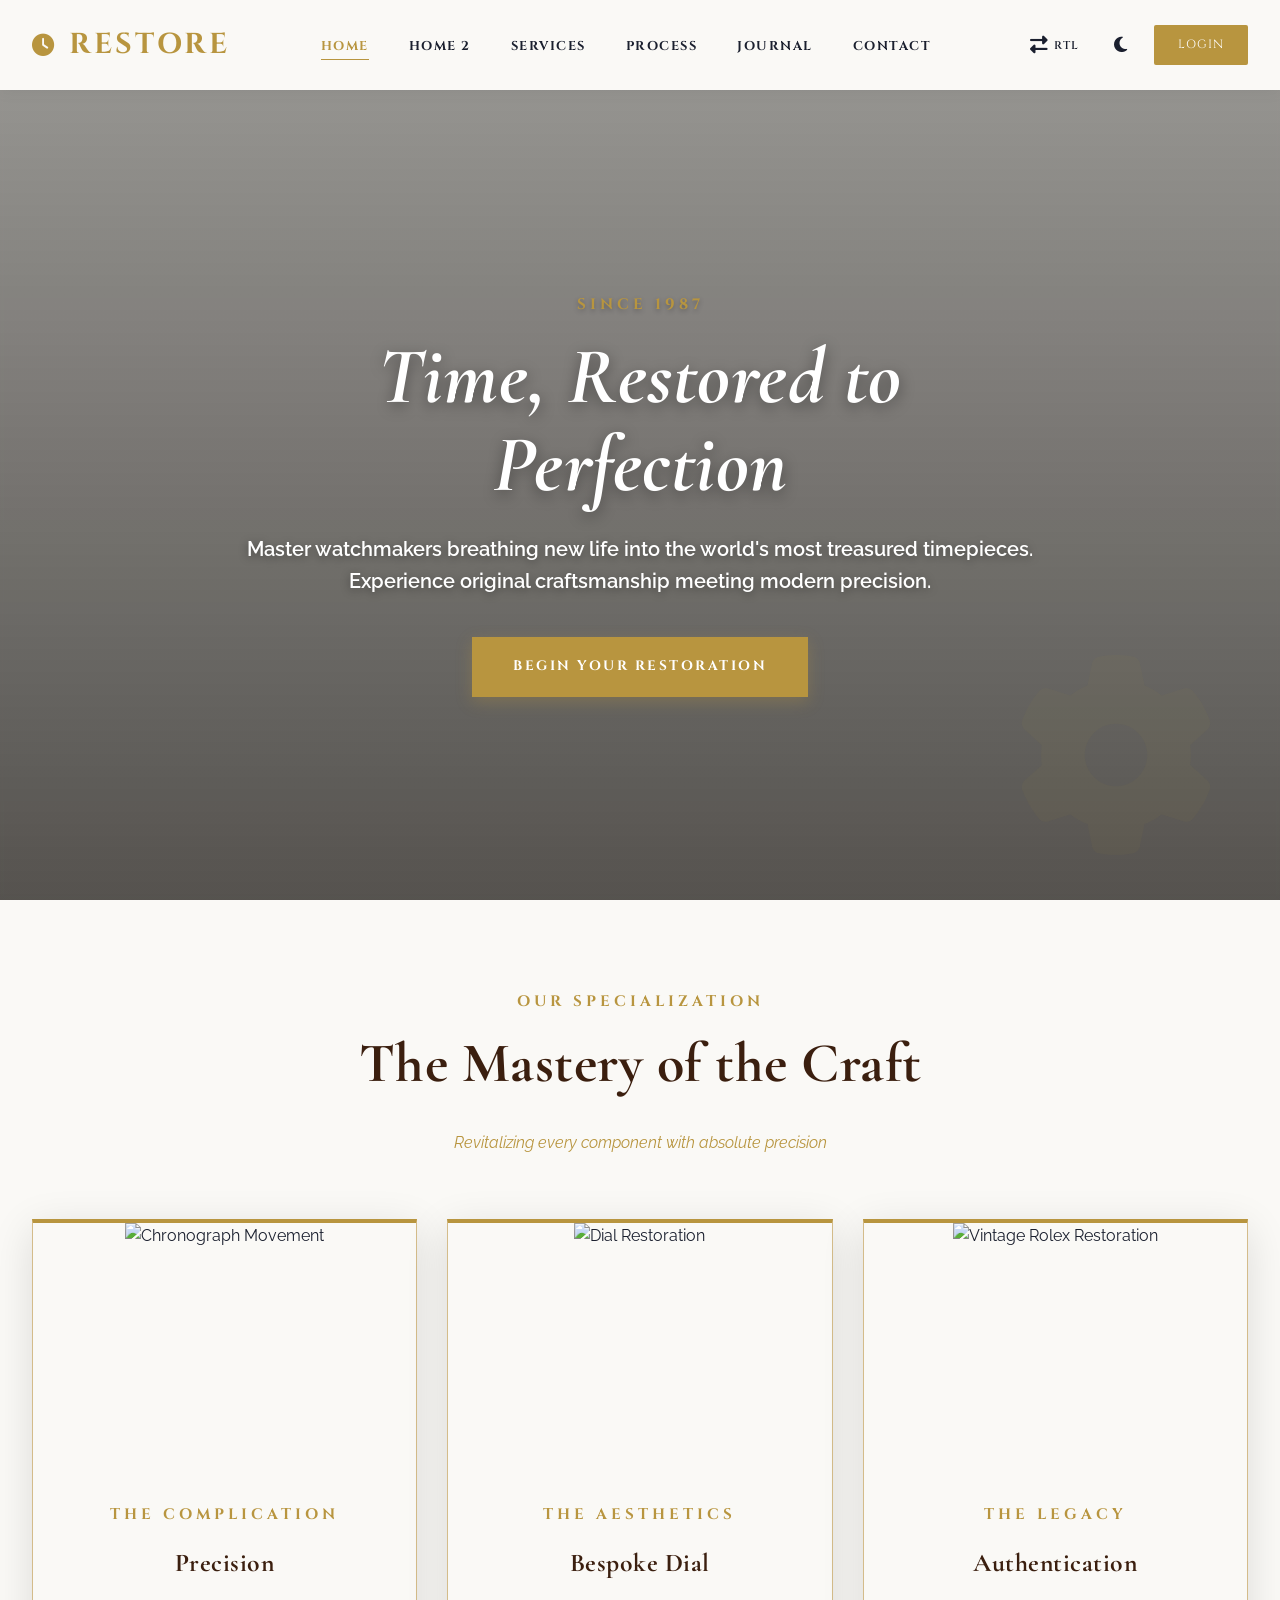
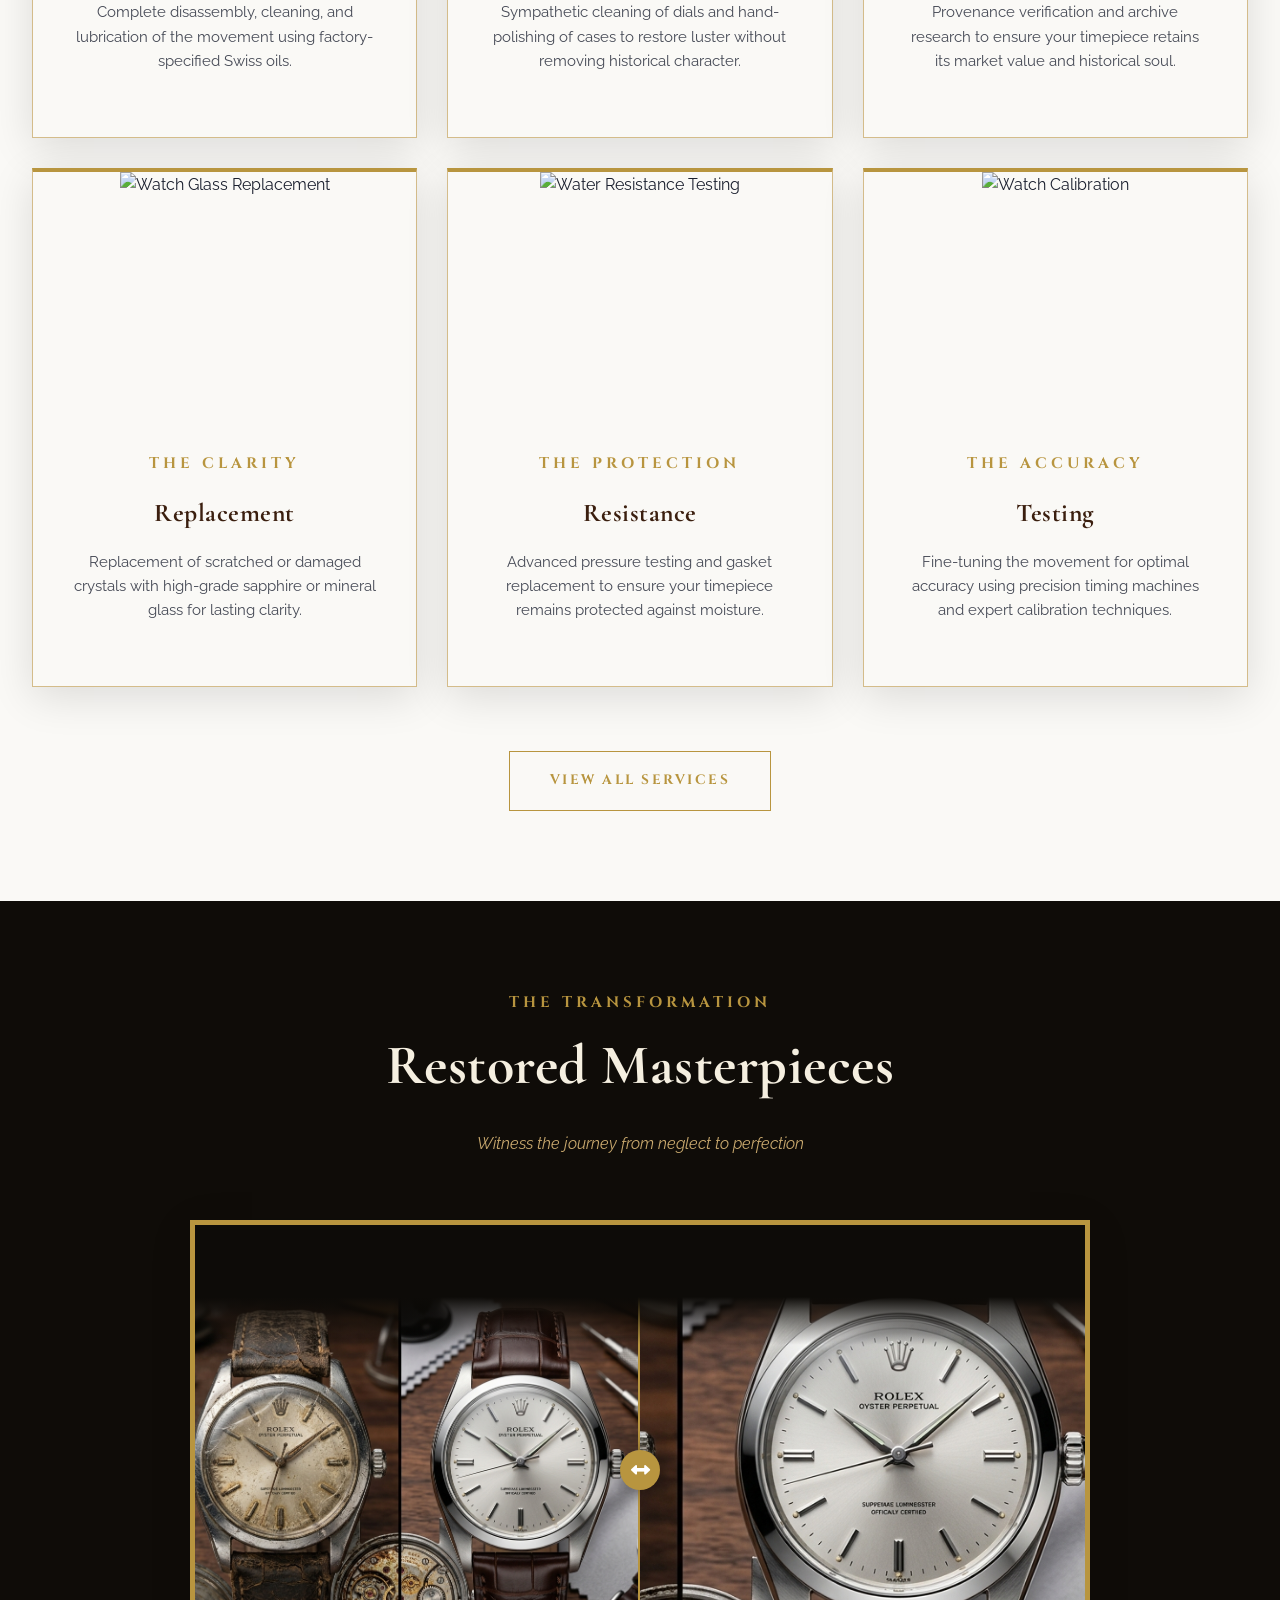
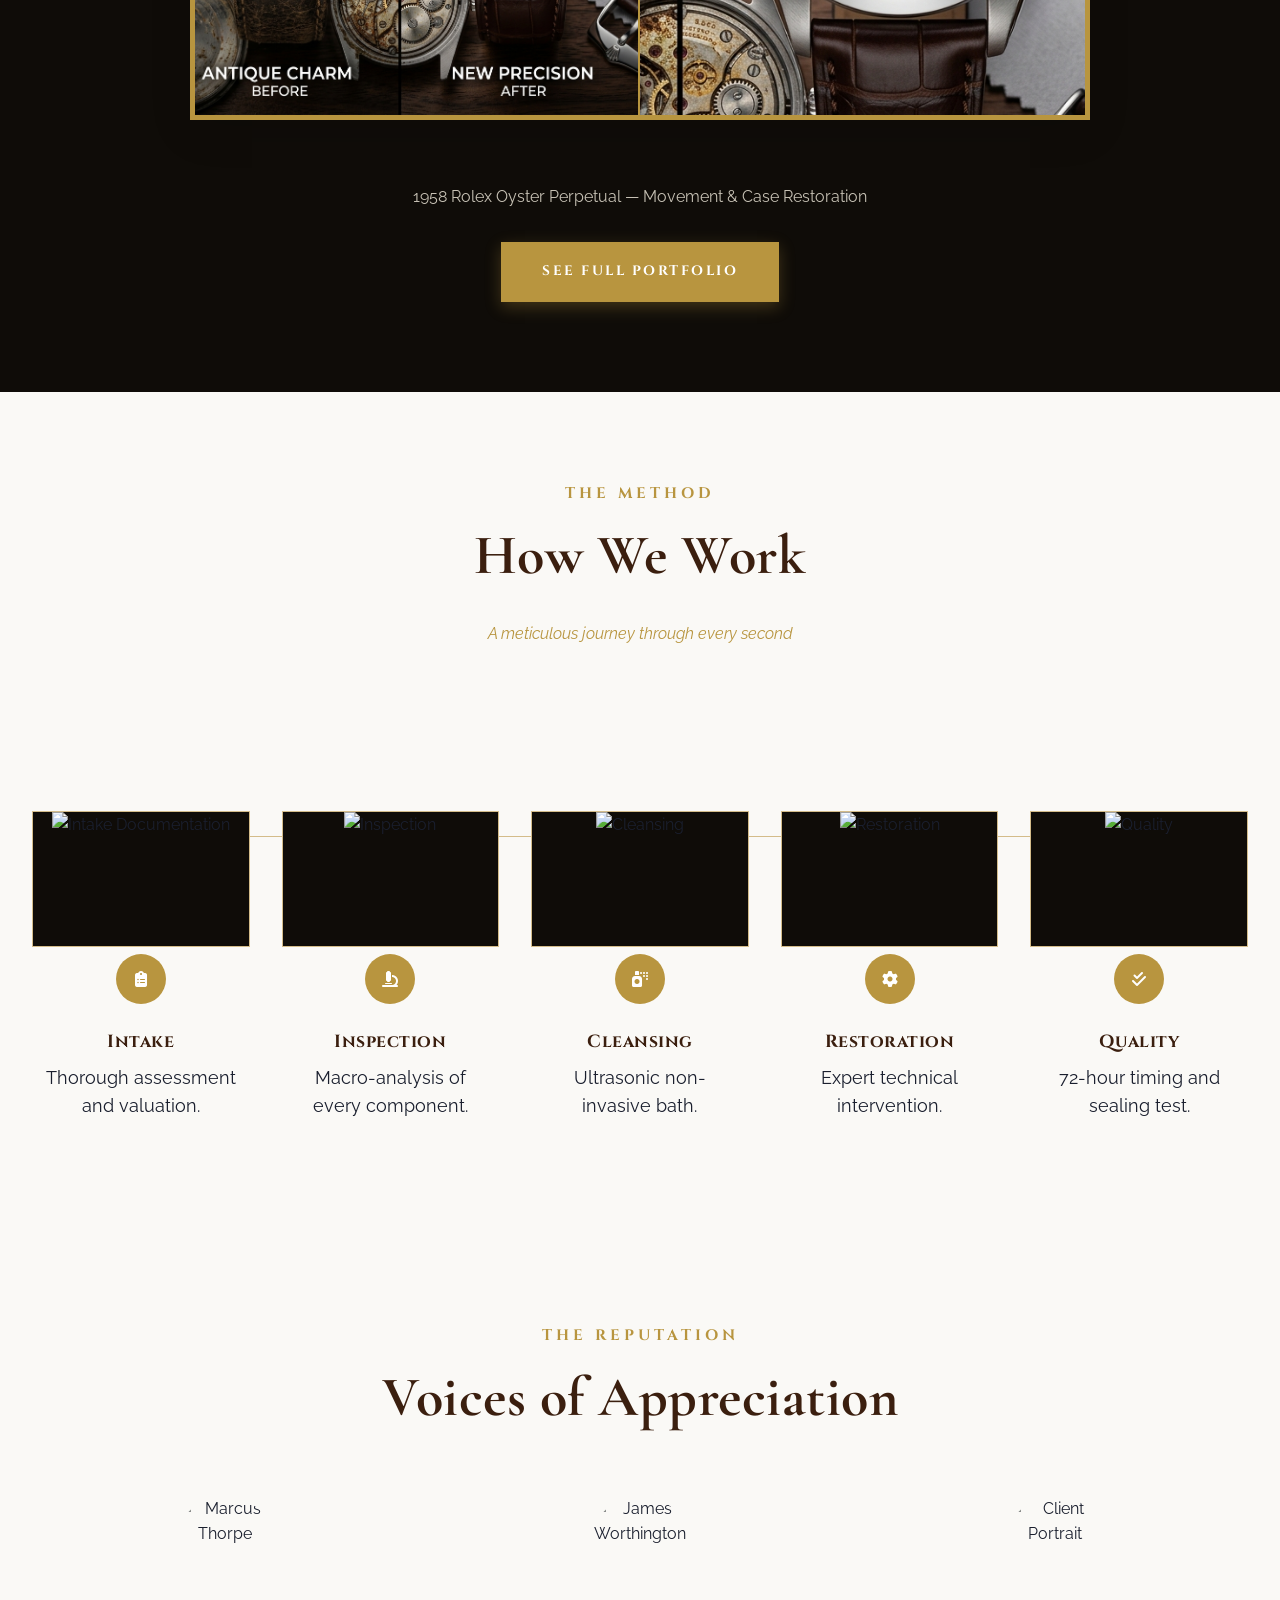
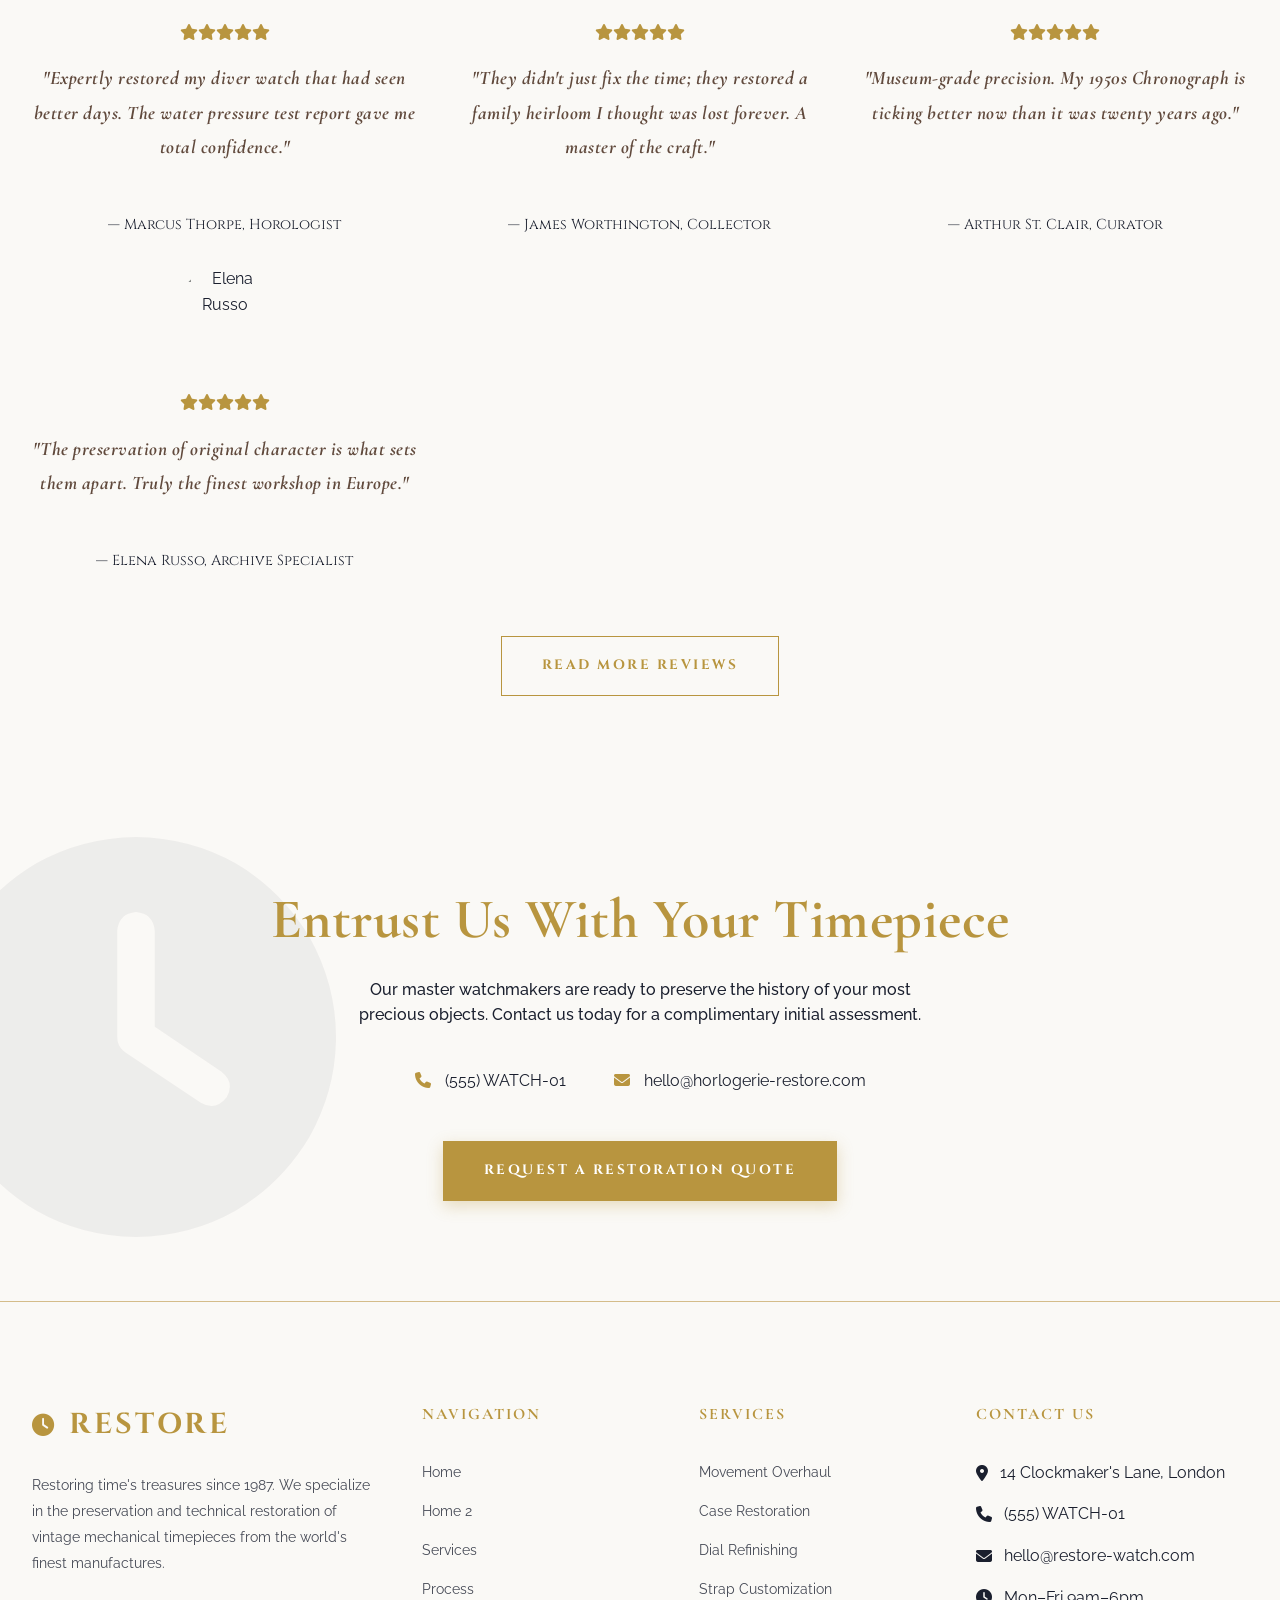
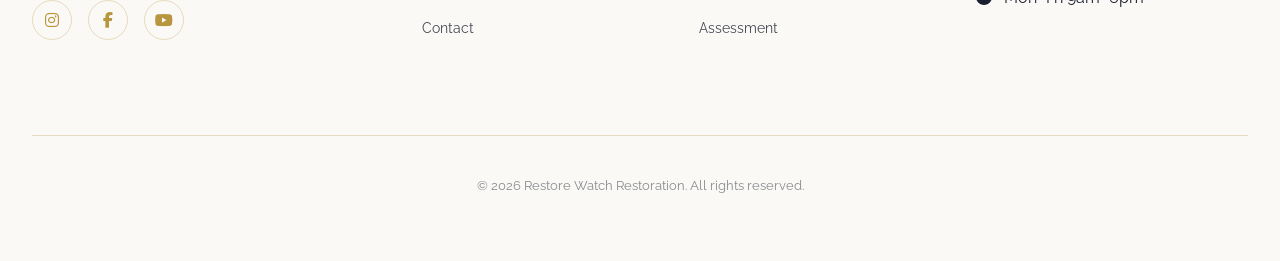
==== commit adf38d01: "Add files via upload upd2" ====
--- a/index.html
+++ b/index.html
@@ -353,6 +353,20 @@
                         1950s Chronograph is ticking better now than it was twenty years ago."</p>
                     <span style="font-family: 'Cinzel', serif; font-size: 0.9rem; margin-top: auto; padding-top: 1.5rem; display: block; text-align: center;">&mdash; Arthur St. Clair, Curator</span>
                 </div>
+                <div class="card reveal"
+                    style="border: none; background: transparent; box-shadow: none; transition-delay: 0.3s;">
+                    <div class="card-img-wrapper"
+                        style="border-radius: 50%; width: 100px; height: 100px; margin: 0 auto 1.5rem; overflow: hidden;">
+                        <img src="https://images.unsplash.com/photo-1544005313-94ddf0286df2?ixlib=rb-4.0.3&auto=format&fit=crop&w=200&q=80"
+                            alt="Elena Russo" style="width: 100%; height: 100%; object-fit: cover;">
+                    </div>
+                    <div class="stars" style="color: var(--secondary); margin-bottom: 1rem; text-align: center;">
+                        <i class="fas fa-star"></i><i class="fas fa-star"></i><i class="fas fa-star"></i><i
+                            class="fas fa-star"></i><i class="fas fa-star"></i>
+                    </div>
+                    <p class="italic serif" style="font-size: 1.2rem; line-height: 1.8; text-align: center;">"The preservation of original character is what sets them apart. Truly the finest workshop in Europe."</p>
+                    <span style="font-family: 'Cinzel', serif; font-size: 0.9rem; margin-top: auto; padding-top: 1.5rem; display: block; text-align: center;">&mdash; Elena Russo, Archive Specialist</span>
+                </div>
             </div>
 
             <div class="text-center" style="margin-top: 4rem;">
--- a/index.css
+++ b/index.css
@@ -446,6 +446,7 @@
   height: 3px;
   background-color: var(--secondary);
   transition: all 0.3s ease;
+  pointer-events: none;
 }
 
 /* Hamburger Active States */
@@ -907,7 +908,7 @@
 }
 
 .btn-social:hover {
-  background: var(--bg-dark);
+  background: var(--bg-dark) !important;
   color: var(--text-light) !important;
   border-color: var(--secondary);
 }
@@ -1102,7 +1103,21 @@
   }
 
   .grid-2 {
+    grid-template-columns: repeat(2, 1fr);
+  }
+
+  /* Focus Home 2 Tablet Centering */
+  .journal-preview,
+  .newsletter {
+    width: 100% !important;
+    max-width: 600px !important;
+    margin: 0 auto !important;
+  }
+
+  .grid-2:has(.journal-preview),
+  .grid-2:has(.newsletter) {
     grid-template-columns: 1fr !important;
+    gap: 4rem !important;
   }
 
   .grid-3 {
@@ -1214,6 +1229,25 @@
     width: 100%;
   }
 
+  .small-article {
+    flex-direction: column !important;
+    align-items: center !important;
+    text-align: center !important;
+    gap: 1.5rem !important;
+  }
+
+  .small-article .article-img {
+    margin: 0 auto !important;
+    flex: 0 0 100px !important;
+    /* Maintain size in column flow */
+  }
+
+  .small-article .article-content {
+    text-align: center !important;
+    width: 100% !important;
+  }
+
+
   /* Process Page Alternation (Desktop Support) */
   @media (min-width: 1025px) {
     .proc-step:nth-child(even) {
@@ -1272,7 +1306,7 @@
     display: flex;
     justify-content: space-between;
     align-items: center;
-    gap: 1.5rem;
+    gap: 6rem;
     margin-top: auto;
     padding-top: 1rem;
     border-top: 1px solid var(--border);
@@ -1284,6 +1318,13 @@
     color: var(--secondary);
   }
 
+  .featured-meta .btn {
+    width: auto !important;
+    padding: 8px 18px !important;
+    font-size: 0.7rem !important;
+    min-width: 120px !important;
+  }
+
   @media (max-width: 1024px) {
     .featured-card {
       flex-direction: column !important;
@@ -1301,8 +1342,15 @@
       flex-direction: column !important;
       align-items: center !important;
       text-align: center;
-      gap: 1.5rem !important;
+      gap: 1rem !important;
       padding-top: 2rem !important;
+    }
+
+    .featured-meta .btn {
+      width: auto !important;
+      min-width: 140px !important;
+      margin-top: 0.5rem;
+      padding: 8px 15px !important;
     }
 
     .meta-info {
@@ -1342,18 +1390,18 @@
     margin: 0 auto;
   }
 
-  /* grid-3 Tablet Centering (for Reputation / Philosophy) */
+  .insights-grid .card-img-wrapper img {
+    height: 280px !important;
+    /* Increased from 200px */
+  }
+
+  /* Centering 3rd item in 2-column tablet grid */
   .grid-3 .card:nth-child(3),
   .insights-grid .card:nth-child(3) {
     grid-column: 1 / span 2 !important;
-    max-width: 500px !important;
+    max-width: 450px !important;
     margin: 0 auto !important;
     width: 100% !important;
-  }
-
-  .insights-grid .card-img-wrapper img {
-    height: 280px !important;
-    /* Increased from 200px */
   }
 }
 
@@ -1386,9 +1434,15 @@
   .grid-3,
   .grid-4,
   .footer-grid,
-  .timeline {
+  .timeline,
+  .insights-grid {
     grid-template-columns: 1fr !important;
-    gap: 3rem;
+    gap: 2.5rem !important;
+  }
+
+  .card {
+    width: 100% !important;
+    max-width: none !important;
   }
 
   .timeline .step:last-child {
@@ -1524,20 +1578,8 @@
     gap: 2rem !important;
   }
 
-  /* Journal Preview Mobile Fix */
-  .journal-preview {
-    text-align: center !important;
-  }
-
-  .small-article {
-    flex-direction: column !important;
-    align-items: center !important;
-    text-align: center !important;
-    gap: 1rem !important;
-  }
-
-  .small-article img {
-    margin: 0 auto !important;
+  .grid-2 {
+    gap: 2rem !important;
   }
 
   /* Universal Hero Overlap Fixes */
@@ -1568,6 +1610,10 @@
     font-size: 0.8rem !important;
   }
 
+  .contact-form {
+    padding: 1.5rem !important;
+  }
+
   /* Home 2 Mobile Fixes */
   .hero-section {
     height: 70vh !important;
@@ -1605,6 +1651,12 @@
 
   .step-img-wrapper {
     margin-bottom: 3rem;
+  }
+
+  .contact-info-grid {
+    flex-direction: column !important;
+    gap: 1.5rem !important;
+    align-items: center !important;
   }
 }
 
@@ -1790,10 +1842,12 @@
 /* Auth Page Mobile Optimizations */
 @media (max-width: 768px) {
   .auth-toggles {
-    top: 1rem !important;
-    right: auto !important;
-    inset-inline-end: 1rem !important;
-    gap: 0.6rem !important;
+    position: fixed !important;
+    top: 1.5rem !important;
+    right: 1.5rem !important;
+    left: auto !important;
+    gap: 1rem !important;
+    z-index: 9999 !important;
   }
 
   .auth-toggles .toggle-btn {
@@ -1851,4 +1905,18 @@
   }
 }
 
+/* 10. SCROLL REVEAL ANIMATION */
+.reveal {
+  opacity: 0;
+  transform: translateY(30px);
+  transition: all 0.8s cubic-bezier(0.16, 1, 0.3, 1);
+  visibility: hidden;
+}
+
+.reveal.revealed {
+  opacity: 1;
+  transform: translateY(0);
+  visibility: visible;
+}
+
 /* End of CSS */
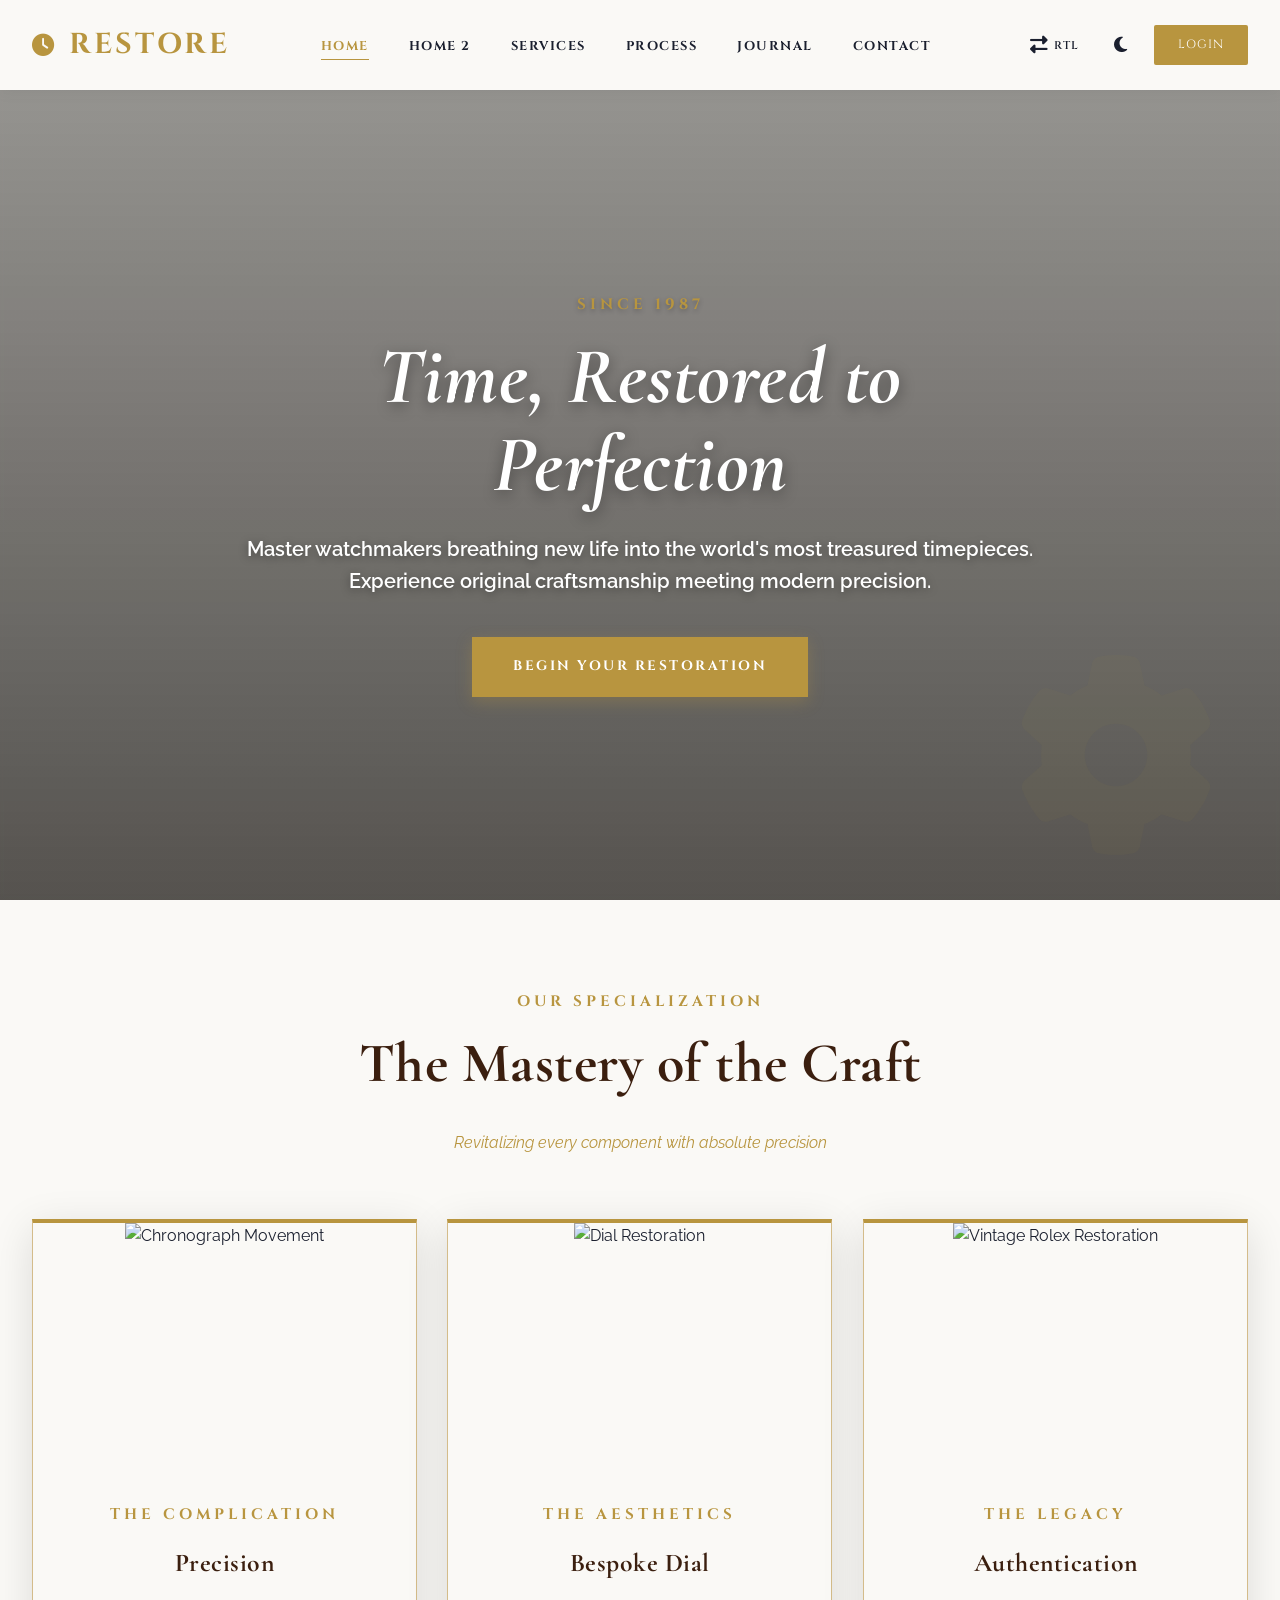
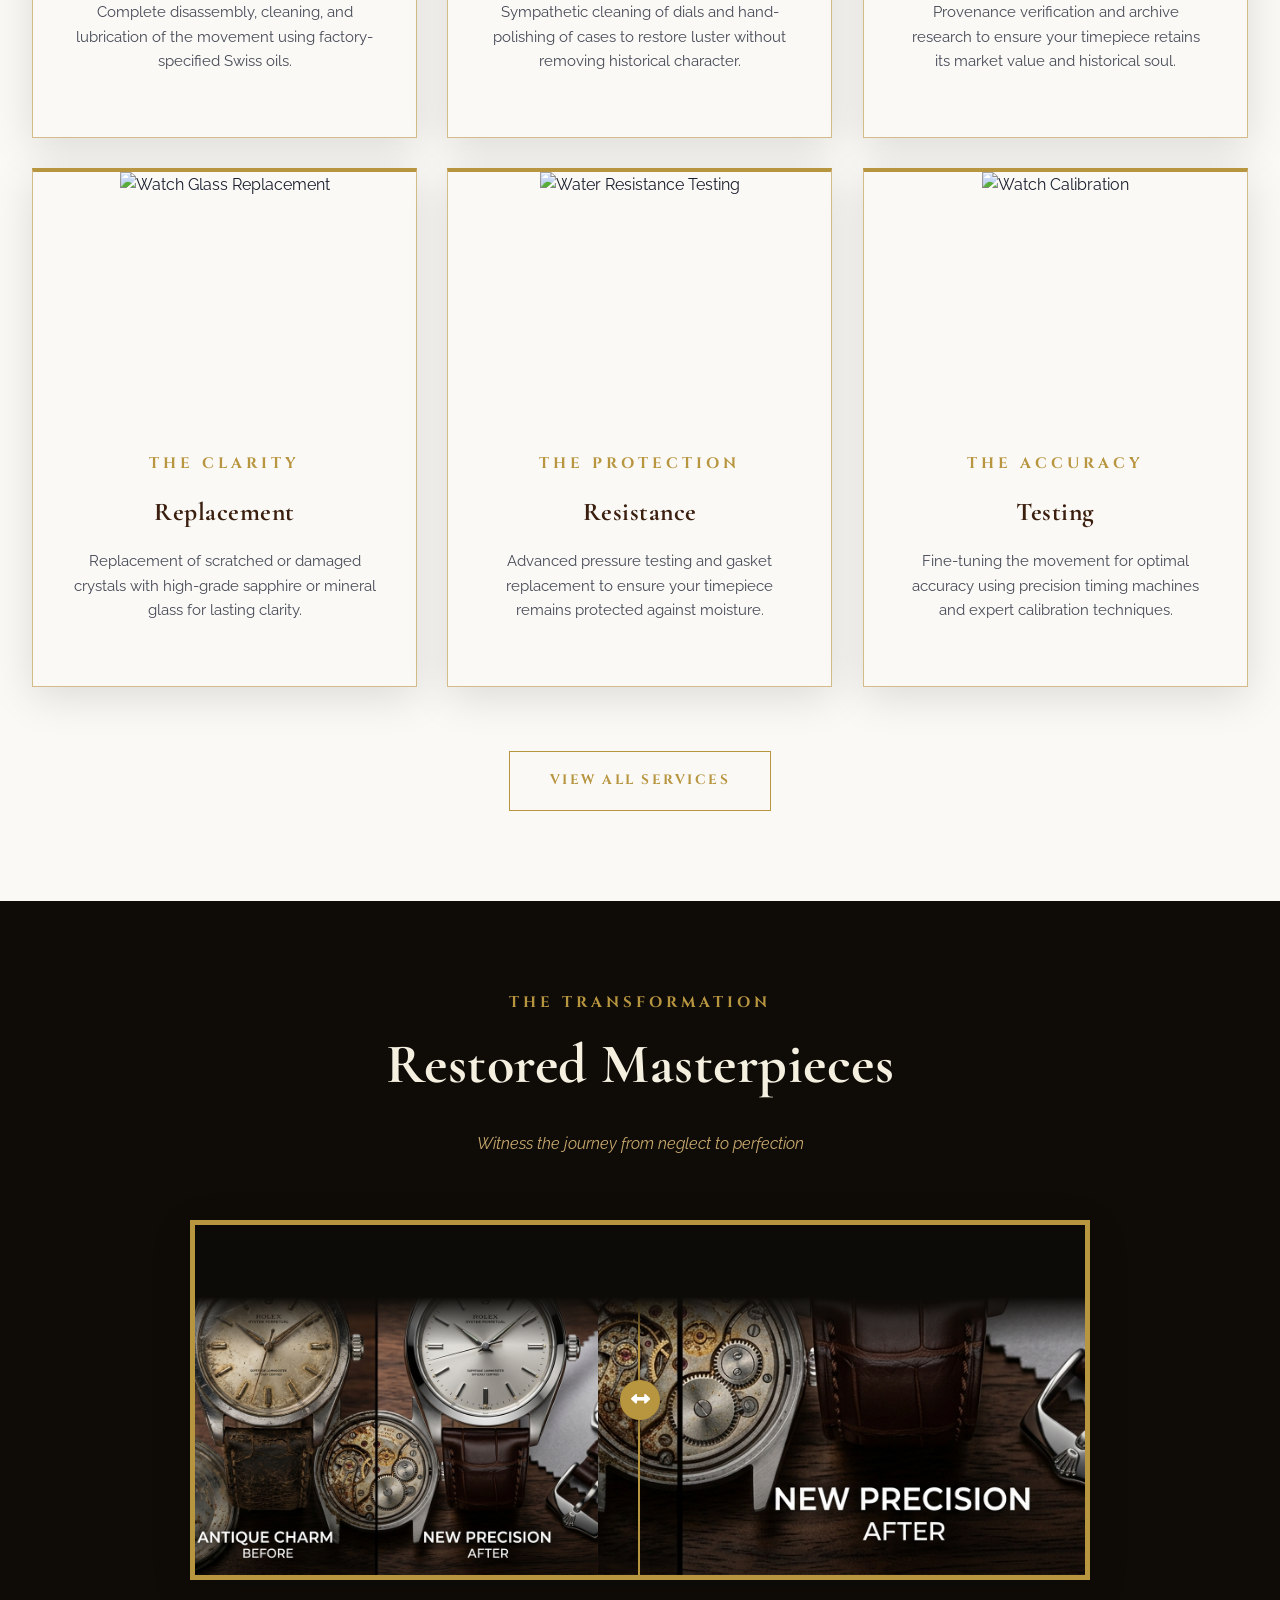
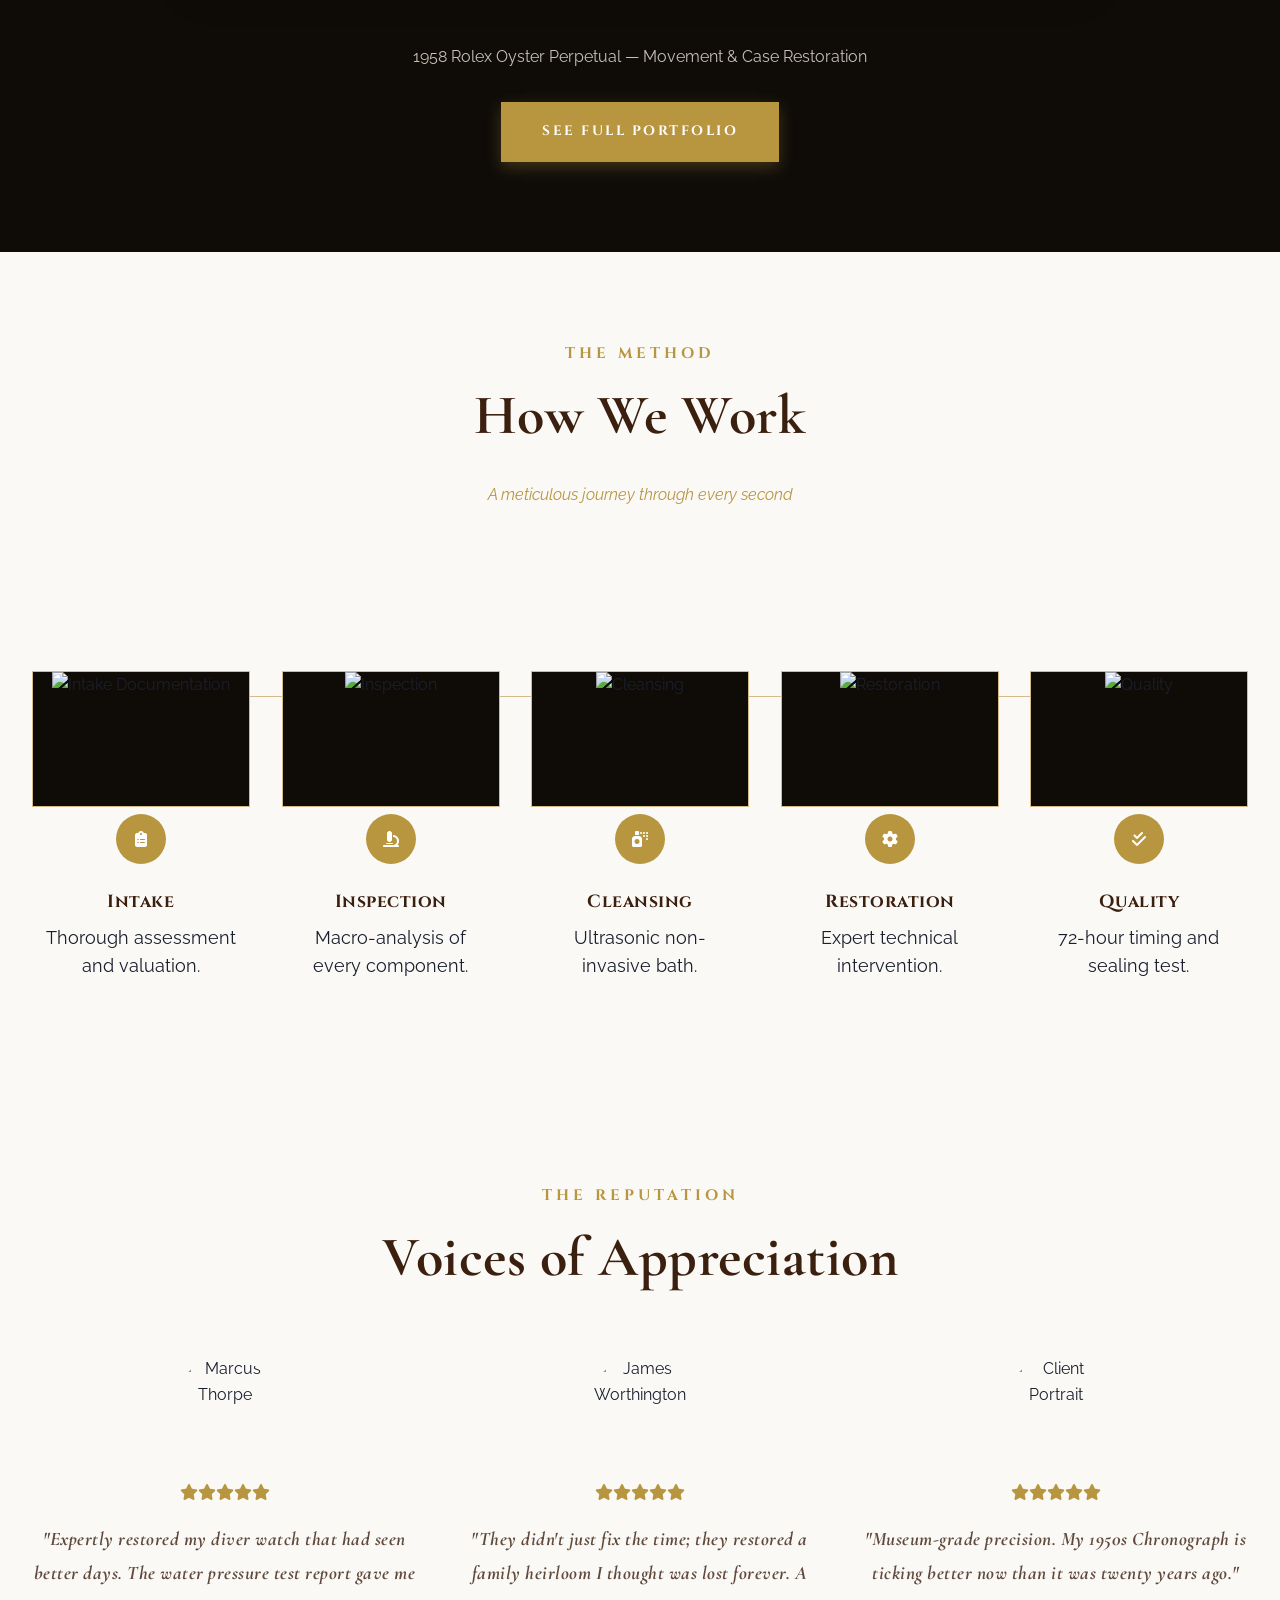
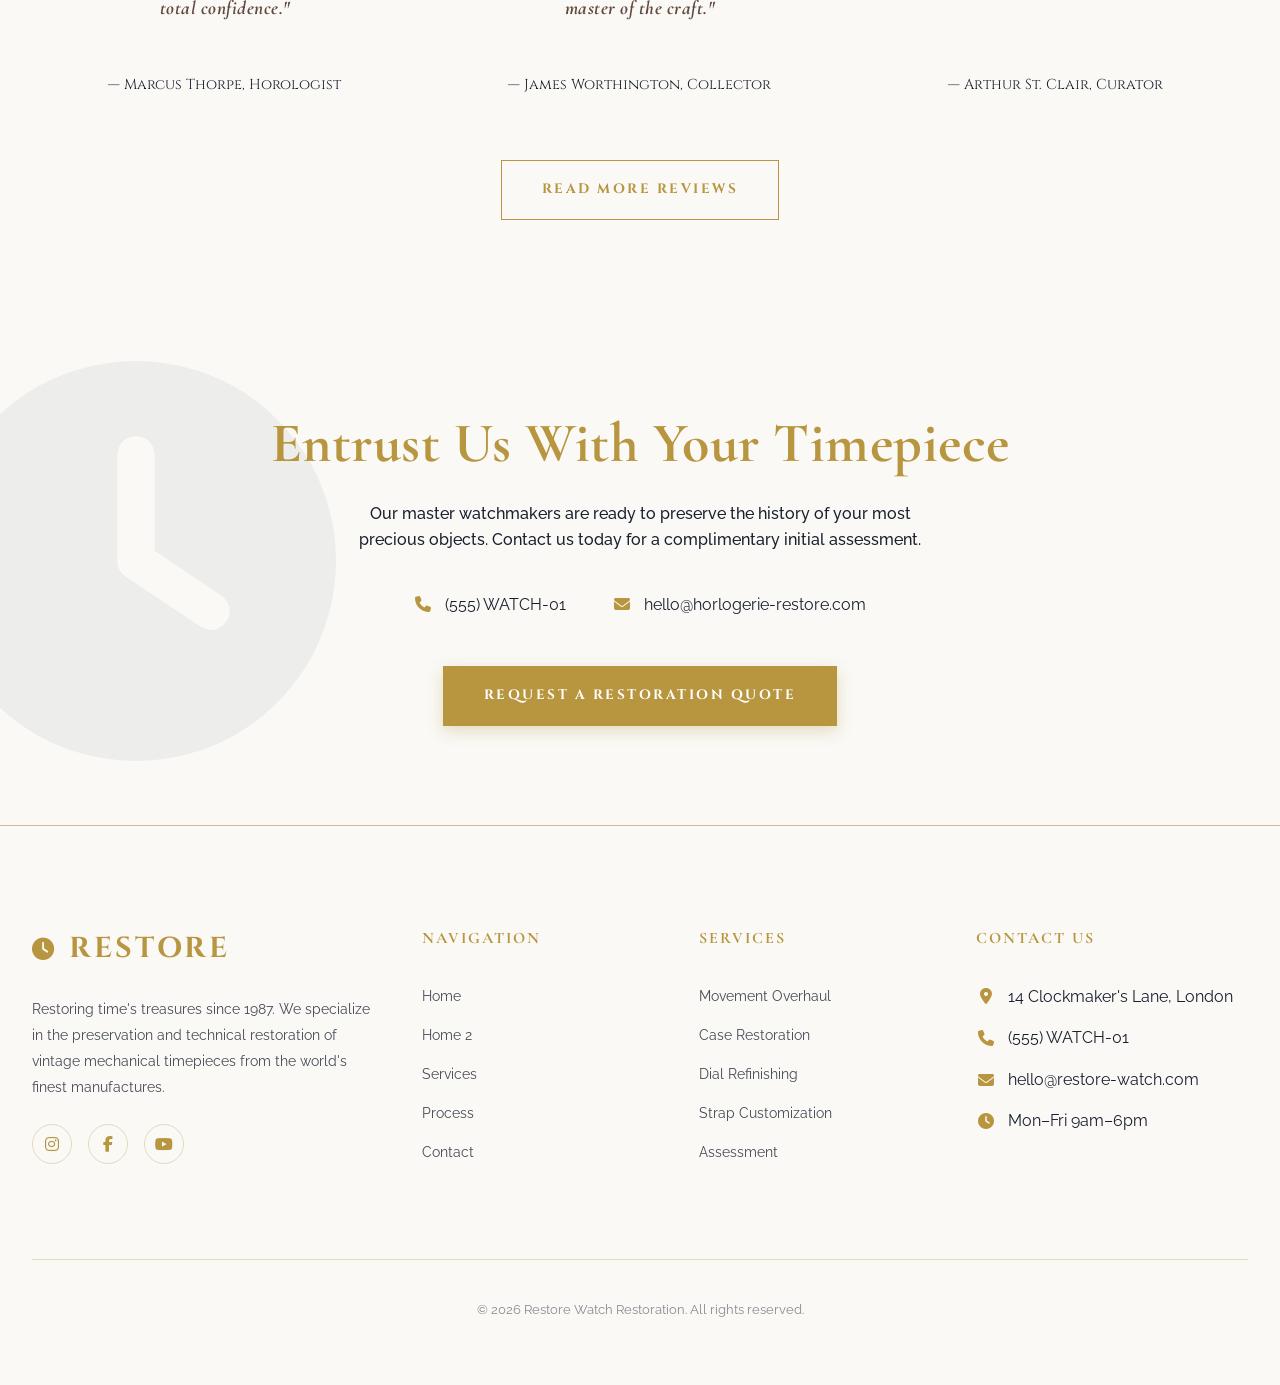
==== commit ce0c7bc8: "Add files via upload UPD15" ====
--- a/index.html
+++ b/index.html
@@ -67,20 +67,24 @@
 
     <!-- HERO SECTION -->
     <section class="hero-section" style="height: 100vh;">
-        <div class="hero-blurred-bg" style="background-image: url('https://awco.nl/wp-content/uploads/2022/07/cartier-instagram-awco-2-e1658829514265.jpeg'); opacity: 1.0;"></div>
+        <div class="hero-blurred-bg"
+            style="background-image: url('https://awco.nl/wp-content/uploads/2022/07/cartier-instagram-awco-2-e1658829514265.jpeg'); opacity: 1.0;">
+        </div>
         <div class="hero-overlay"></div>
-        
+
         <div class="container text-center reveal">
             <span class="eyebrow" style="color: var(--secondary);">Since 1987</span>
             <h1 class="italic">Time, Restored to Perfection</h1>
-            <p>Master watchmakers breathing new life into the world's most treasured timepieces. Experience original craftsmanship meeting modern precision.</p>
+            <p>Master watchmakers breathing new life into the world's most treasured timepieces. Experience original
+                craftsmanship meeting modern precision.</p>
             <div class="hero-btns" style="display: flex; gap: 1.5rem; justify-content: center;">
                 <a href="contact.html" class="btn btn-primary">Begin Your Restoration</a>
             </div>
         </div>
-        
+
         <!-- Animated Gear Element -->
-        <i class="fas fa-cog" style="position: absolute; bottom: 5%; right: 5%; font-size: 200px; color: rgba(184, 149, 63, 0.05); animation: rotate 45s linear infinite; z-index: 1;"></i>
+        <i class="fas fa-cog"
+            style="position: absolute; bottom: 5%; right: 5%; font-size: 200px; color: rgba(184, 149, 63, 0.05); animation: rotate 45s linear infinite; z-index: 1;"></i>
     </section>
 
     <!-- TRUST BAR -->
@@ -88,106 +92,112 @@
 
     <!-- SERVICES OVERVIEW -->
     <section class="section">
-    <div class="container">
-        <div class="text-center mb-5 reveal" style="margin-bottom: 4rem;">
-            <span class="eyebrow">Our Specialization</span>
-            <h2>The Mastery of the Craft</h2>
-            <p class="italic" style="color: var(--secondary);">
-                Revitalizing every component with absolute precision
-            </p>
-        </div>
-
-        <div class="grid grid-3">
-            <!-- Card 1 -->
-            <div class="card reveal">
-                <div class="card-img-wrapper">
-                    <img src="https://images.unsplash.com/photo-1523170335258-f5ed11844a49?ixlib=rb-4.0.3&auto=format&fit=crop&w=800&q=80"
-                        alt="Chronograph Movement">
-                    <div class="card-overlay"></div>
-                </div>
-                <div class="card-content">
-                    <span class="eyebrow" style="margin-bottom: 1rem;">The Complication</span>
-                    <h3>Precision</h3>
-                    <p>Complete disassembly, cleaning, and lubrication of the movement using factory-specified Swiss oils.</p>
-                </div>
-            </div>
-
-            <!-- Card 2 -->
-            <div class="card reveal" style="transition-delay: 0.1s;">
-                <div class="card-img-wrapper">
-                    <img src="https://images.unsplash.com/photo-1614164185128-e4ec99c436d7?ixlib=rb-4.0.3&auto=format&fit=crop&w=800&q=80"
-                        alt="Dial Restoration">
-                    <div class="card-overlay"></div>
-                </div>
-                <div class="card-content">
-                    <span class="eyebrow" style="margin-bottom: 1rem;">The Aesthetics</span>
-                    <h3>Bespoke Dial</h3>
-                    <p>Sympathetic cleaning of dials and hand-polishing of cases to restore luster without removing historical character.</p>
-                </div>
-            </div>
-
-            <!-- Card 3 -->
-            <div class="card reveal" style="transition-delay: 0.2s;">
-                <div class="card-img-wrapper">
-                    <img src="https://images.unsplash.com/photo-1542496658-e33a6d0d50f6?ixlib=rb-4.0.3&auto=format&fit=crop&w=800&q=80"
-                        alt="Vintage Rolex Restoration">
-                    <div class="card-overlay"></div>
-                </div>
-                <div class="card-content">
-                    <span class="eyebrow" style="margin-bottom: 1rem;">The Legacy</span>
-                    <h3> Authentication</h3>
-                    <p>Provenance verification and archive research to ensure your timepiece retains its market value and historical soul.</p>
-                </div>
-            </div>
-
-            <!-- Card 4 -->
-            <div class="card reveal" style="transition-delay: 0.3s;">
-                <div class="card-img-wrapper">
-                    <img src="https://images.unsplash.com/photo-1518546305927-5a555bb7020d?ixlib=rb-4.0.3&auto=format&fit=crop&w=800&q=80"
-                        alt="Watch Glass Replacement">
-                    <div class="card-overlay"></div>
-                </div>
-                <div class="card-content">
-                    <span class="eyebrow" style="margin-bottom: 1rem;">The Clarity</span>
-                    <h3>Replacement</h3>
-                    <p>Replacement of scratched or damaged crystals with high-grade sapphire or mineral glass for lasting clarity.</p>
-                </div>
-            </div>
-
-            <!-- Card 5 -->
-            <div class="card reveal" style="transition-delay: 0.4s;">
-                <div class="card-img-wrapper">
-                    <img src="https://images.unsplash.com/photo-1609587312208-cea54be969e7?ixlib=rb-4.0.3&auto=format&fit=crop&w=800&q=80"
-                        alt="Water Resistance Testing">
-                    <div class="card-overlay"></div>
-                </div>
-                <div class="card-content">
-                    <span class="eyebrow" style="margin-bottom: 1rem;">The Protection</span>
-                    <h3> Resistance</h3>
-                    <p>Advanced pressure testing and gasket replacement to ensure your timepiece remains protected against moisture.</p>
-                </div>
-            </div>
-
-            <!-- Card 6 -->
-            <div class="card reveal" style="transition-delay: 0.5s;">
-                <div class="card-img-wrapper">
-                    <img src="https://images.unsplash.com/photo-1587831990711-23ca6441447b?ixlib=rb-4.0.3&auto=format&fit=crop&w=800&q=80"
-                        alt="Watch Calibration">
-                    <div class="card-overlay"></div>
-                </div>
-                <div class="card-content">
-                    <span class="eyebrow" style="margin-bottom: 1rem;">The Accuracy</span>
-                    <h3>Testing</h3>
-                    <p>Fine-tuning the movement for optimal accuracy using precision timing machines and expert calibration techniques.</p>
-                </div>
-            </div>
-        </div>
-
-        <div class="text-center" style="margin-top: 4rem;">
-            <a href="services.html" class="btn btn-outline">View All Services</a>
-        </div>
-    </div>
-</section>
+        <div class="container">
+            <div class="text-center mb-5 reveal" style="margin-bottom: 4rem;">
+                <span class="eyebrow">Our Specialization</span>
+                <h2>The Mastery of the Craft</h2>
+                <p class="italic" style="color: var(--secondary);">
+                    Revitalizing every component with absolute precision
+                </p>
+            </div>
+
+            <div class="grid grid-3">
+                <!-- Card 1 -->
+                <div class="card reveal">
+                    <div class="card-img-wrapper">
+                        <img src="https://images.unsplash.com/photo-1523170335258-f5ed11844a49?ixlib=rb-4.0.3&auto=format&fit=crop&w=800&q=80"
+                            alt="Chronograph Movement">
+                        <div class="card-overlay"></div>
+                    </div>
+                    <div class="card-content">
+                        <span class="eyebrow" style="margin-bottom: 1rem;">The Complication</span>
+                        <h3>Precision</h3>
+                        <p>Complete disassembly, cleaning, and lubrication of the movement using factory-specified Swiss
+                            oils.</p>
+                    </div>
+                </div>
+
+                <!-- Card 2 -->
+                <div class="card reveal" style="transition-delay: 0.1s;">
+                    <div class="card-img-wrapper">
+                        <img src="https://images.unsplash.com/photo-1614164185128-e4ec99c436d7?ixlib=rb-4.0.3&auto=format&fit=crop&w=800&q=80"
+                            alt="Dial Restoration">
+                        <div class="card-overlay"></div>
+                    </div>
+                    <div class="card-content">
+                        <span class="eyebrow" style="margin-bottom: 1rem;">The Aesthetics</span>
+                        <h3>Bespoke Dial</h3>
+                        <p>Sympathetic cleaning of dials and hand-polishing of cases to restore luster without removing
+                            historical character.</p>
+                    </div>
+                </div>
+
+                <!-- Card 3 -->
+                <div class="card reveal" style="transition-delay: 0.2s;">
+                    <div class="card-img-wrapper">
+                        <img src="https://images.unsplash.com/photo-1542496658-e33a6d0d50f6?ixlib=rb-4.0.3&auto=format&fit=crop&w=800&q=80"
+                            alt="Vintage Rolex Restoration">
+                        <div class="card-overlay"></div>
+                    </div>
+                    <div class="card-content">
+                        <span class="eyebrow" style="margin-bottom: 1rem;">The Legacy</span>
+                        <h3> Authentication</h3>
+                        <p>Provenance verification and archive research to ensure your timepiece retains its market
+                            value and historical soul.</p>
+                    </div>
+                </div>
+
+                <!-- Card 4 -->
+                <div class="card reveal" style="transition-delay: 0.3s;">
+                    <div class="card-img-wrapper">
+                        <img src="https://images.pexels.com/photos/8327874/pexels-photo-8327874.jpeg"
+                            alt="Watch Glass Replacement">
+                        <div class="card-overlay"></div>
+                    </div>
+                    <div class="card-content">
+                        <span class="eyebrow" style="margin-bottom: 1rem;">The Clarity</span>
+                        <h3>Replacement</h3>
+                        <p>Replacement of scratched or damaged crystals with high-grade sapphire or mineral glass for
+                            lasting clarity.</p>
+                    </div>
+                </div>
+
+                <!-- Card 5 -->
+                <div class="card reveal" style="transition-delay: 0.4s;">
+                    <div class="card-img-wrapper">
+                        <img src="https://images.pexels.com/photos/8327593/pexels-photo-8327593.jpeg"
+                            alt="Water Resistance Testing">
+                        <div class="card-overlay"></div>
+                    </div>
+                    <div class="card-content">
+                        <span class="eyebrow" style="margin-bottom: 1rem;">The Protection</span>
+                        <h3> Resistance</h3>
+                        <p>Advanced pressure testing and gasket replacement to ensure your timepiece remains protected
+                            against moisture.</p>
+                    </div>
+                </div>
+
+                <!-- Card 6 -->
+                <div class="card reveal" style="transition-delay: 0.5s;">
+                    <div class="card-img-wrapper">
+                        <img src="https://images.pexels.com/photos/11715243/pexels-photo-11715243.jpeg"
+                            alt="Watch Calibration">
+                        <div class="card-overlay"></div>
+                    </div>
+                    <div class="card-content">
+                        <span class="eyebrow" style="margin-bottom: 1rem;">The Accuracy</span>
+                        <h3>Testing</h3>
+                        <p>Fine-tuning the movement for optimal accuracy using precision timing machines and expert
+                            calibration techniques.</p>
+                    </div>
+                </div>
+            </div>
+
+            <div class="text-center" style="margin-top: 4rem;">
+                <a href="services.html" class="btn btn-outline">View All Services</a>
+            </div>
+        </div>
+    </section>
 
     <!-- BEFORE & AFTER SHOWCASE -->
     <section class="section" style="background-color: var(--bg-dark); color: var(--text-light);">
@@ -199,12 +209,12 @@
             </div>
 
             <div class="comparison-container reveal"
-                style="position: relative; max-width: 900px; margin: 0 auto; border: 5px solid var(--secondary); overflow: hidden; height: 500px; cursor: ew-resize;">
+                style="position: relative; max-width: 900px; margin: 0 auto; border: 5px solid var(--secondary); overflow: hidden; height: 40vh; min-height: 300px; cursor: ew-resize;">
                 <div class="after-image"
-                    style="width: 100%; height: 100%; background: url('rolex_before_after_1774534215064.png') no-repeat calc(100% + 40px) center/cover; position: relative;">
+                    style="width: 100%; height: 100%; background: url('rolex_before_after_1774534215064.png') no-repeat calc(100% + 40px) bottom/cover; position: relative;">
                 </div>
                 <div class="before-image"
-                    style="position: absolute; top: 0; left: 0; width: 50%; height: 100%; background: url('rolex_before_after_1774534215064.png') no-repeat -40px center/cover; border-right: 2px solid var(--secondary); overflow: hidden;">
+                    style="position: absolute; top: 0; left: 0; width: 50%; height: 100%; background: url('rolex_before_after_1774534215064.png') no-repeat -40px bottom/cover; border-right: 2px solid var(--secondary); overflow: hidden;">
                 </div>
                 <div class="slider-handle"
                     style="position: absolute; top: 0; left: 50%; width: 40px; height: 40px; background: var(--secondary); border-radius: 50%; transform: translate(-50%, -50%); top: 50%; transform: translate(-50%, -50%); display: flex; align-items: center; justify-content: center; box-shadow: 0 0 20px rgba(0,0,0,0.5);">
@@ -235,8 +245,8 @@
 
                 <div class="step reveal text-center">
                     <div class="step-img-wrapper">
-                        <img src="https://istrap.com.au/cdn/shop/articles/Are_Apple_Watches_waterproof_All_you_need_to_know..png?v=1684733796" 
-                             alt="Intake Documentation">
+                        <img src="https://istrap.com.au/cdn/shop/articles/Are_Apple_Watches_waterproof_All_you_need_to_know..png?v=1684733796"
+                            alt="Intake Documentation">
                     </div>
                     <div class="step-icon">
                         <i class="fas fa-clipboard-list"></i>
@@ -245,11 +255,10 @@
                     <p>Thorough assessment and valuation.</p>
                 </div>
 
-                <div class="step reveal text-center"
-                    style="transition-delay: 0.1s;">
+                <div class="step reveal text-center" style="transition-delay: 0.1s;">
                     <div class="step-img-wrapper">
-                        <img src="https://www.watchrepairco.com/wp-content/uploads/2021/06/nyc_professional_watch.jpg" 
-                             alt="Inspection">
+                        <img src="https://www.watchrepairco.com/wp-content/uploads/2021/06/nyc_professional_watch.jpg"
+                            alt="Inspection">
                     </div>
                     <div class="step-icon">
                         <i class="fas fa-microscope"></i>
@@ -258,11 +267,10 @@
                     <p>Macro-analysis of every component.</p>
                 </div>
 
-                <div class="step reveal text-center"
-                    style="transition-delay: 0.2s;">
+                <div class="step reveal text-center" style="transition-delay: 0.2s;">
                     <div class="step-img-wrapper">
-                        <img src="https://encrypted-tbn0.gstatic.com/images?q=tbn:ANd9GcSZJ5gLej5h-z3-1ZbnoDbZo2IOseeuFx0MdQ&s" 
-                             alt="Cleansing">
+                        <img src="https://encrypted-tbn0.gstatic.com/images?q=tbn:ANd9GcSZJ5gLej5h-z3-1ZbnoDbZo2IOseeuFx0MdQ&s"
+                            alt="Cleansing">
                     </div>
                     <div class="step-icon">
                         <i class="fas fa-spray-can"></i>
@@ -271,11 +279,10 @@
                     <p>Ultrasonic non-invasive bath.</p>
                 </div>
 
-                <div class="step reveal text-center"
-                    style="transition-delay: 0.3s;">
+                <div class="step reveal text-center" style="transition-delay: 0.3s;">
                     <div class="step-img-wrapper">
-                        <img src="https://encrypted-tbn0.gstatic.com/images?q=tbn:ANd9GcTU7WeRj5QwnEn_cYGauidYgsXiEFieFPZd5Q&s" 
-                             alt="Restoration">
+                        <img src="https://encrypted-tbn0.gstatic.com/images?q=tbn:ANd9GcTU7WeRj5QwnEn_cYGauidYgsXiEFieFPZd5Q&s"
+                            alt="Restoration">
                     </div>
                     <div class="step-icon">
                         <i class="fas fa-cog"></i>
@@ -284,11 +291,10 @@
                     <p>Expert technical intervention.</p>
                 </div>
 
-                <div class="step reveal text-center"
-                    style="transition-delay: 0.4s;">
+                <div class="step reveal text-center" style="transition-delay: 0.4s;">
                     <div class="step-img-wrapper">
-                        <img src="https://cdn4.ethoswatches.com/the-watch-guide/wp-content/uploads/2023/09/Breitling-Navitimer-Automatic-Movement-Steel-case-Sapphire-Crystal-Brown-leather-strap-6.jpg?tr=q-70" 
-                             alt="Quality">
+                        <img src="https://cdn4.ethoswatches.com/the-watch-guide/wp-content/uploads/2023/09/Breitling-Navitimer-Automatic-Movement-Steel-case-Sapphire-Crystal-Brown-leather-strap-6.jpg?tr=q-70"
+                            alt="Quality">
                     </div>
                     <div class="step-icon">
                         <i class="fas fa-check-double"></i>
@@ -309,7 +315,8 @@
             </div>
 
             <div class="grid grid-3">
-                <div class="card reveal" style="border: none; background: transparent; box-shadow: none;">
+                <div class="card testimonial-card reveal"
+                    style="border: none; background: transparent; box-shadow: none;">
                     <div class="card-img-wrapper"
                         style="border-radius: 50%; width: 100px; height: 100px; margin: 0 auto 1.5rem; overflow: hidden;">
                         <img src="https://images.unsplash.com/photo-1507003211169-0a1dd7228f2d?ixlib=rb-4.0.3&auto=format&fit=crop&w=200&q=80"
@@ -319,11 +326,14 @@
                         <i class="fas fa-star"></i><i class="fas fa-star"></i><i class="fas fa-star"></i><i
                             class="fas fa-star"></i><i class="fas fa-star"></i>
                     </div>
-                    <p class="italic serif" style="font-size: 1.2rem; line-height: 1.8; text-align: center;">"Expertly restored my diver
+                    <p class="italic serif" style="font-size: 1.2rem; line-height: 1.8; text-align: center;">"Expertly
+                        restored my diver
                         watch that had seen better days. The water pressure test report gave me total confidence."</p>
-                    <span style="font-family: 'Cinzel', serif; font-size: 0.9rem; margin-top: auto; padding-top: 1.5rem; display: block; text-align: center;">&mdash; Marcus Thorpe, Horologist</span>
-                </div>
-                <div class="card reveal"
+                    <span
+                        style="font-family: 'Cinzel', serif; font-size: 0.9rem; margin-top: auto; padding-top: 1.5rem; display: block; text-align: center;">&mdash;
+                        Marcus Thorpe, Horologist</span>
+                </div>
+                <div class="card testimonial-card reveal"
                     style="border: none; background: transparent; box-shadow: none; transition-delay: 0.1s;">
                     <div class="card-img-wrapper"
                         style="border-radius: 50%; width: 100px; height: 100px; margin: 0 auto 1.5rem; overflow: hidden;">
@@ -334,11 +344,14 @@
                         <i class="fas fa-star"></i><i class="fas fa-star"></i><i class="fas fa-star"></i><i
                             class="fas fa-star"></i><i class="fas fa-star"></i>
                     </div>
-                    <p class="italic serif" style="font-size: 1.2rem; line-height: 1.8; text-align: center;">"They didn't just fix the time;
+                    <p class="italic serif" style="font-size: 1.2rem; line-height: 1.8; text-align: center;">"They
+                        didn't just fix the time;
                         they restored a family heirloom I thought was lost forever. A master of the craft."</p>
-                    <span style="font-family: 'Cinzel', serif; font-size: 0.9rem; margin-top: auto; padding-top: 1.5rem; display: block; text-align: center;">&mdash; James Worthington, Collector</span>
-                </div>
-                <div class="card reveal"
+                    <span
+                        style="font-family: 'Cinzel', serif; font-size: 0.9rem; margin-top: auto; padding-top: 1.5rem; display: block; text-align: center;">&mdash;
+                        James Worthington, Collector</span>
+                </div>
+                <div class="card testimonial-card reveal"
                     style="border: none; background: transparent; box-shadow: none; transition-delay: 0.2s;">
                     <div class="card-img-wrapper"
                         style="border-radius: 50%; width: 100px; height: 100px; margin: 0 auto 1.5rem; overflow: hidden;">
@@ -349,24 +362,14 @@
                         <i class="fas fa-star"></i><i class="fas fa-star"></i><i class="fas fa-star"></i><i
                             class="fas fa-star"></i><i class="fas fa-star"></i>
                     </div>
-                    <p class="italic serif" style="font-size: 1.2rem; line-height: 1.8; text-align: center;">"Museum-grade precision. My
+                    <p class="italic serif" style="font-size: 1.2rem; line-height: 1.8; text-align: center;">
+                        "Museum-grade precision. My
                         1950s Chronograph is ticking better now than it was twenty years ago."</p>
-                    <span style="font-family: 'Cinzel', serif; font-size: 0.9rem; margin-top: auto; padding-top: 1.5rem; display: block; text-align: center;">&mdash; Arthur St. Clair, Curator</span>
-                </div>
-                <div class="card reveal"
-                    style="border: none; background: transparent; box-shadow: none; transition-delay: 0.3s;">
-                    <div class="card-img-wrapper"
-                        style="border-radius: 50%; width: 100px; height: 100px; margin: 0 auto 1.5rem; overflow: hidden;">
-                        <img src="https://images.unsplash.com/photo-1544005313-94ddf0286df2?ixlib=rb-4.0.3&auto=format&fit=crop&w=200&q=80"
-                            alt="Elena Russo" style="width: 100%; height: 100%; object-fit: cover;">
-                    </div>
-                    <div class="stars" style="color: var(--secondary); margin-bottom: 1rem; text-align: center;">
-                        <i class="fas fa-star"></i><i class="fas fa-star"></i><i class="fas fa-star"></i><i
-                            class="fas fa-star"></i><i class="fas fa-star"></i>
-                    </div>
-                    <p class="italic serif" style="font-size: 1.2rem; line-height: 1.8; text-align: center;">"The preservation of original character is what sets them apart. Truly the finest workshop in Europe."</p>
-                    <span style="font-family: 'Cinzel', serif; font-size: 0.9rem; margin-top: auto; padding-top: 1.5rem; display: block; text-align: center;">&mdash; Elena Russo, Archive Specialist</span>
-                </div>
+                    <span
+                        style="font-family: 'Cinzel', serif; font-size: 0.9rem; margin-top: auto; padding-top: 1.5rem; display: block; text-align: center;">&mdash;
+                        Arthur St. Clair, Curator</span>
+                </div>
+
             </div>
 
             <div class="text-center" style="margin-top: 4rem;">
@@ -382,7 +385,8 @@
             style="position: absolute; top: 10%; left: -5%; font-size: 400px; color: var(--text-dark); opacity: 0.05;"></i>
         <div class="container text-center reveal" style="position: relative; z-index: 1;">
             <h2 style="color: var(--secondary); margin-bottom: 1.5rem;">Entrust Us With Your Timepiece</h2>
-            <p style="max-width: 600px; margin: 0 auto 2.5rem; color: var(--text-dark); font-weight: 500;">Our master watchmakers
+            <p style="max-width: 600px; margin: 0 auto 2.5rem; color: var(--text-dark); font-weight: 500;">Our master
+                watchmakers
                 are ready to preserve the history of your most precious objects. Contact us today for a complimentary
                 initial assessment.</p>
             <div class="contact-info-grid"
@@ -406,8 +410,10 @@
         <div class="container">
             <div class="footer-grid">
                 <div class="footer-col reveal">
-                    <a href="index.html" class="logo" style="margin-bottom: 1.5rem;"><i class="fas fa-clock"></i>RESTORE</a>
-                    <p>Restoring time's treasures since 1987. We specialize in the preservation and technical restoration of vintage mechanical timepieces from the world's finest manufactures.</p>
+                    <a href="index.html" class="logo" style="margin-bottom: 1.5rem;"><i
+                            class="fas fa-clock"></i>RESTORE</a>
+                    <p>Restoring time's treasures since 1987. We specialize in the preservation and technical
+                        restoration of vintage mechanical timepieces from the world's finest manufactures.</p>
                     <div class="social-links">
                         <a href="#"><i class="fab fa-instagram"></i></a>
                         <a href="#"><i class="fab fa-facebook-f"></i></a>
--- a/index.css
+++ b/index.css
@@ -299,7 +299,7 @@
   height: 90px;
   display: flex;
   align-items: center;
-  z-index: 1000;
+  z-index: 10000;
   transition: var(--transition);
   box-shadow: 0 2px 15px rgba(0, 0, 0, 0.05);
 }
@@ -309,6 +309,7 @@
   background-color: var(--bg-light);
   backdrop-filter: blur(15px);
   box-shadow: 0 5px 20px rgba(0, 0, 0, 0.1);
+  z-index: 10000;
 }
 
 .navbar .container {
@@ -671,6 +672,13 @@
   gap: 12px;
 }
 
+.footer-col ul li i {
+  width: 20px;
+  text-align: center;
+  color: var(--secondary);
+  flex-shrink: 0;
+}
+
 .footer-col ul li a {
   opacity: 0.8;
   font-size: 0.9rem;
@@ -825,7 +833,11 @@
   align-items: center;
   margin: 2.5rem 0;
   color: var(--secondary);
-  opacity: 0.6;
+  opacity: 0.8;
+}
+
+[data-theme="dark"] .auth-divider {
+  opacity: 1;
 }
 
 .auth-divider::before,
@@ -897,14 +909,20 @@
   gap: 15px;
   width: 100%;
   background: white !important;
-  border: 1px solid var(--secondary) !important;
+  border: 1px solid var(--border) !important;
   color: var(--primary) !important;
   padding: 12px !important;
   border-radius: 4px;
-  font-weight: 500;
+  font-weight: 600;
   font-family: 'Raleway', sans-serif;
   transition: var(--transition);
   box-shadow: 0 4px 10px rgba(0, 0, 0, 0.05);
+}
+
+[data-theme="dark"] .btn-social {
+  background: rgba(255, 255, 255, 0.05) !important;
+  border-color: var(--secondary) !important;
+  color: var(--text-light) !important;
 }
 
 .btn-social:hover {
@@ -1094,6 +1112,67 @@
   padding: 0 10px;
 }
 
+/* Journal Page Featured Article */
+.featured-card {
+  display: flex;
+  background: var(--bg-light);
+  border-top: 5px solid var(--secondary);
+  box-shadow: var(--shadow);
+  overflow: hidden;
+}
+
+.featured-img {
+  flex: 1.5;
+  background-position: center;
+  background-size: cover;
+  background-repeat: no-repeat;
+  min-height: 450px;
+}
+
+.featured-content {
+  flex: 1;
+  padding: 4rem;
+  display: flex;
+  flex-direction: column;
+  justify-content: center;
+}
+
+.featured-content h2 {
+  font-size: 2.5rem !important;
+  margin-bottom: 1.5rem !important;
+}
+
+.featured-content p {
+  opacity: 0.8 !important;
+  margin-bottom: 2rem !important;
+}
+
+.featured-meta {
+  display: flex;
+  flex-direction: column;
+  align-items: center;
+  text-align: center;
+  gap: 1.5rem;
+  margin-top: auto;
+  padding-top: 1.5rem;
+  border-top: 1px solid var(--border);
+}
+
+.meta-info {
+  font-size: 0.85rem;
+  font-family: 'Cinzel', serif;
+  color: var(--secondary);
+}
+
+.featured-meta .btn {
+  width: auto !important;
+  padding: 10px 22px !important;
+  font-size: 0.68rem !important;
+  min-width: 100px !important;
+  white-space: nowrap;
+  letter-spacing: 1.5px;
+}
+
 /* 7. RESPONSIVE DESIGN */
 
 /* Tablet View (Redesign) */
@@ -1106,19 +1185,7 @@
     grid-template-columns: repeat(2, 1fr);
   }
 
-  /* Focus Home 2 Tablet Centering */
-  .journal-preview,
-  .newsletter {
-    width: 100% !important;
-    max-width: 600px !important;
-    margin: 0 auto !important;
-  }
-
-  .grid-2:has(.journal-preview),
-  .grid-2:has(.newsletter) {
-    grid-template-columns: 1fr !important;
-    gap: 4rem !important;
-  }
+
 
   .grid-3 {
     grid-template-columns: repeat(2, 1fr);
@@ -1224,8 +1291,9 @@
   .rev-img img,
   .addons-img img,
   .proc-img img {
-    height: 500px !important;
-    object-fit: contain !important;
+    height: auto !important;
+    max-height: 450px !important;
+    object-fit: cover !important;
     width: 100%;
   }
 
@@ -1267,63 +1335,6 @@
     }
   }
 
-  /* Journal Page Featured Article */
-  .featured-card {
-    display: flex;
-    background: var(--bg-light);
-    border-top: 5px solid var(--secondary);
-    box-shadow: var(--shadow);
-    overflow: hidden;
-  }
-
-  .featured-img {
-    flex: 1.5;
-    background-position: center;
-    background-size: cover;
-    background-repeat: no-repeat;
-    min-height: 350px;
-  }
-
-  .featured-content {
-    flex: 1;
-    padding: 4rem;
-    display: flex;
-    flex-direction: column;
-    justify-content: center;
-  }
-
-  .featured-content h2 {
-    font-size: 2.5rem !important;
-    margin-bottom: 1.5rem !important;
-  }
-
-  .featured-content p {
-    opacity: 0.8 !important;
-    margin-bottom: 2rem !important;
-  }
-
-  .featured-meta {
-    display: flex;
-    justify-content: space-between;
-    align-items: center;
-    gap: 6rem;
-    margin-top: auto;
-    padding-top: 1rem;
-    border-top: 1px solid var(--border);
-  }
-
-  .meta-info {
-    font-size: 0.85rem;
-    font-family: 'Cinzel', serif;
-    color: var(--secondary);
-  }
-
-  .featured-meta .btn {
-    width: auto !important;
-    padding: 8px 18px !important;
-    font-size: 0.7rem !important;
-    min-width: 120px !important;
-  }
 
   @media (max-width: 1024px) {
     .featured-card {
@@ -1348,9 +1359,10 @@
 
     .featured-meta .btn {
       width: auto !important;
-      min-width: 140px !important;
-      margin-top: 0.5rem;
-      padding: 8px 15px !important;
+      min-width: 100px !important;
+      margin-top: 1rem !important;
+      padding: 10px 25px !important;
+      font-size: 0.65rem !important;
     }
 
     .meta-info {
@@ -1370,18 +1382,18 @@
 
   /* Timeline Tablet Optimization */
   .timeline {
-    display: grid !important;
-    grid-template-columns: repeat(2, 1fr) !important;
-    gap: 4rem 2rem !important;
-    padding-top: 0 !important;
+    display: grid;
+    grid-template-columns: repeat(2, 1fr);
+    gap: 4rem 2rem;
+    padding-top: 0;
   }
 
   .timeline-line {
-    display: none !important;
+    display: none;
   }
 
   .step {
-    width: 100% !important;
+    width: 100%;
   }
 
   .step:last-child {
@@ -1390,31 +1402,65 @@
     margin: 0 auto;
   }
 
-  .insights-grid .card-img-wrapper img {
-    height: 280px !important;
-    /* Increased from 200px */
-  }
-
-  /* Centering 3rd item in 2-column tablet grid */
-  .grid-3 .card:nth-child(3),
-  .insights-grid .card:nth-child(3) {
-    grid-column: 1 / span 2 !important;
-    max-width: 450px !important;
-    margin: 0 auto !important;
-    width: 100% !important;
+  /* Grid Fixes for Home 1 */
+  /* 2x2 (2-Column) ENFORCED TABLET GRID */
+  .grid-2,
+  .grid-3,
+  .grid-4,
+  .insights-grid,
+  .brand-logos,
+  .footer-grid,
+  .timeline {
+    grid-template-columns: repeat(2, 1fr) !important;
+    gap: 3rem 2rem !important;
+  }
+
+  /* Specific Centering for Coverage Section (requested) */
+  .grid-2:has(.coverage-content) {
+    grid-template-columns: 1fr !important;
+    text-align: center !important;
+    max-width: 700px;
+    margin: 0 auto;
+    gap: 3rem !important;
+  }
+
+  .coverage-content ul {
+    display: inline-block !important;
+    text-align: left !important;
+    margin: 2rem auto !important;
+  }
+
+  .coverage-content .btn {
+    display: inline-block !important;
+    width: auto !important;
+    margin: 2rem auto 0 !important;
+  }
+
+  /* Center CTA buttons in Service Cards (restoring requested fix) */
+  .grid-3 .card .btn {
+    width: fit-content !important;
+    min-width: 250px !important;
+    margin-left: auto !important;
+    margin-right: auto !important;
+    display: flex !important;
+    justify-content: center !important;
   }
 }
 
 /* Mobile View (Complete Redesign) */
 @media (max-width: 768px) {
   .navbar {
-    height: 75px;
+    height: 70px; /* Slimmer navbar on mobile */
     width: 100% !important;
     max-width: 100vw !important;
     left: 0 !important;
     right: 0 !important;
-    overflow-x: hidden !important;
     border-bottom: 1px solid var(--border);
+    z-index: 10000 !important;
+  }
+
+  .navbar.scrolled {
+    height: 70px !important;
   }
 
   .navbar .container {
@@ -1438,11 +1484,25 @@
   .insights-grid {
     grid-template-columns: 1fr !important;
     gap: 2.5rem !important;
-  }
-
-  .card {
+    display: grid !important;
+  }
+
+  .card, .step {
     width: 100% !important;
     max-width: none !important;
+    height: auto !important;
+    grid-column: auto !important;
+  }
+
+  .testimonial-card {
+    margin-bottom: 2rem !important;
+    padding-bottom: 2rem !important;
+    border-bottom: 1px solid var(--border) !important;
+  }
+
+  .testimonial-card span {
+    margin-top: 1rem !important;
+    padding-top: 0 !important;
   }
 
   .timeline .step:last-child {
@@ -1461,8 +1521,16 @@
     align-items: center;
   }
 
+  .footer-col ul {
+    display: flex;
+    flex-direction: column;
+    align-items: flex-start;
+    width: fit-content;
+  }
+
   .footer-col ul li {
-    justify-content: center;
+    justify-content: flex-start;
+    text-align: left;
   }
 
   .social-links {
@@ -1483,6 +1551,12 @@
 
   .logo {
     font-size: 1.1rem !important;
+    letter-spacing: 2px !important;
+  }
+
+  .logo i {
+    font-size: 1.2rem !important;
+    margin-right: 8px !important;
   }
 
   .nav-actions {
@@ -1549,17 +1623,7 @@
   .hamburger {
     display: flex !important;
     position: relative;
-    z-index: 1100;
-  }
-
-  @media (max-width: 360px) {
-    .logo {
-      font-size: 0.9rem !important;
-    }
-
-    .nav-actions {
-      margin-right: 0.5rem !important;
-    }
+    z-index: 10001 !important;
   }
 
   .hamburger.active span:nth-child(1) {
@@ -1614,17 +1678,25 @@
     padding: 1.5rem !important;
   }
 
-  /* Home 2 Mobile Fixes */
+  /* Home 1 Hero & Mobile Fixes */
   .hero-section {
-    height: 70vh !important;
+    height: auto !important;
+    min-height: 80vh !important;
+    padding-top: 100px;
+    padding-bottom: 60px;
+  }
+
+  .hero-blurred-bg {
+    background-color: var(--bg-dark); /* Ensure background is visible if image fails */
   }
 
 
   .rev-img img,
   .proc-img img,
   .addons-img img {
-    height: 400px !important;
-    object-fit: contain !important;
+    height: auto !important;
+    max-height: 400px !important;
+    object-fit: cover !important;
     border-width: 5px !important;
   }
 
@@ -1634,9 +1706,10 @@
 
   /* Timeline Responsive Fix */
   .timeline {
-    flex-direction: column;
-    padding-top: 0;
-    gap: 3.5rem;
+    display: flex !important;
+    flex-direction: column !important;
+    padding-top: 0 !important;
+    gap: 3.5rem !important;
   }
 
   .timeline-line {
@@ -1660,6 +1733,93 @@
   }
 }
 
+@media (max-width: 375px) {
+  .logo {
+    font-size: 1rem !important;
+    letter-spacing: 1.5px !important;
+  }
+
+  .hero-section h1 {
+    font-size: 2.2rem !important;
+  }
+
+  .section {
+    padding: 60px 0 !important;
+  }
+
+  .card-content {
+    padding: 1.5rem !important;
+  }
+
+  .auth-card {
+    padding: 2rem 1.2rem !important;
+  }
+
+  .auth-card h2 {
+    font-size: 1.5rem !important;
+    margin-bottom: 1.5rem !important;
+  }
+}
+
+@media (max-width: 320px) {
+  .logo {
+    font-size: 0.9rem !important;
+    letter-spacing: 1px !important;
+  }
+
+  .logo i {
+    margin-right: 5px !important;
+    font-size: 1rem !important;
+  }
+
+  .container {
+    padding: 0 1rem !important;
+  }
+
+  .hero-section h1 {
+    font-size: 1.8rem !important;
+  }
+
+  .hero-section p {
+    font-size: 0.85rem !important;
+    padding: 0 0.5rem !important;
+  }
+
+  .btn {
+    padding: 12px 15px !important;
+    font-size: 0.7rem !important;
+    letter-spacing: 1.5px !important;
+    min-width: 0 !important;
+    width: 100% !important;
+  }
+
+  .navbar .container {
+    padding: 0 0.8rem !important;
+  }
+  
+  .hamburger {
+    width: 28px !important;
+    height: 18px !important;
+  }
+  
+  .hamburger span {
+    height: 2px !important;
+  }
+
+  .auth-card {
+    padding: 1.5rem 0.8rem !important;
+  }
+
+  .form-group label {
+    font-size: 0.7rem !important;
+  }
+
+  .auth-divider span {
+    padding: 0 10px !important;
+    font-size: 0.7rem !important;
+  }
+}
+
 /* CAROUSEL RESPONSIVE SYSTEM */
 :root {
   --carousel-item-width: 400px;
@@ -1681,6 +1841,12 @@
 @media (max-width: 360px) {
   :root {
     --carousel-item-width: 240px;
+  }
+}
+
+@media (max-width: 320px) {
+  :root {
+    --carousel-item-width: 200px;
   }
 }
 
@@ -1909,8 +2075,9 @@
 .reveal {
   opacity: 0;
   transform: translateY(30px);
-  transition: all 0.8s cubic-bezier(0.16, 1, 0.3, 1);
+  transition: opacity 1s cubic-bezier(0.16, 1, 0.3, 1), transform 1s cubic-bezier(0.16, 1, 0.3, 1);
   visibility: hidden;
+  will-change: opacity, transform;
 }
 
 .reveal.revealed {
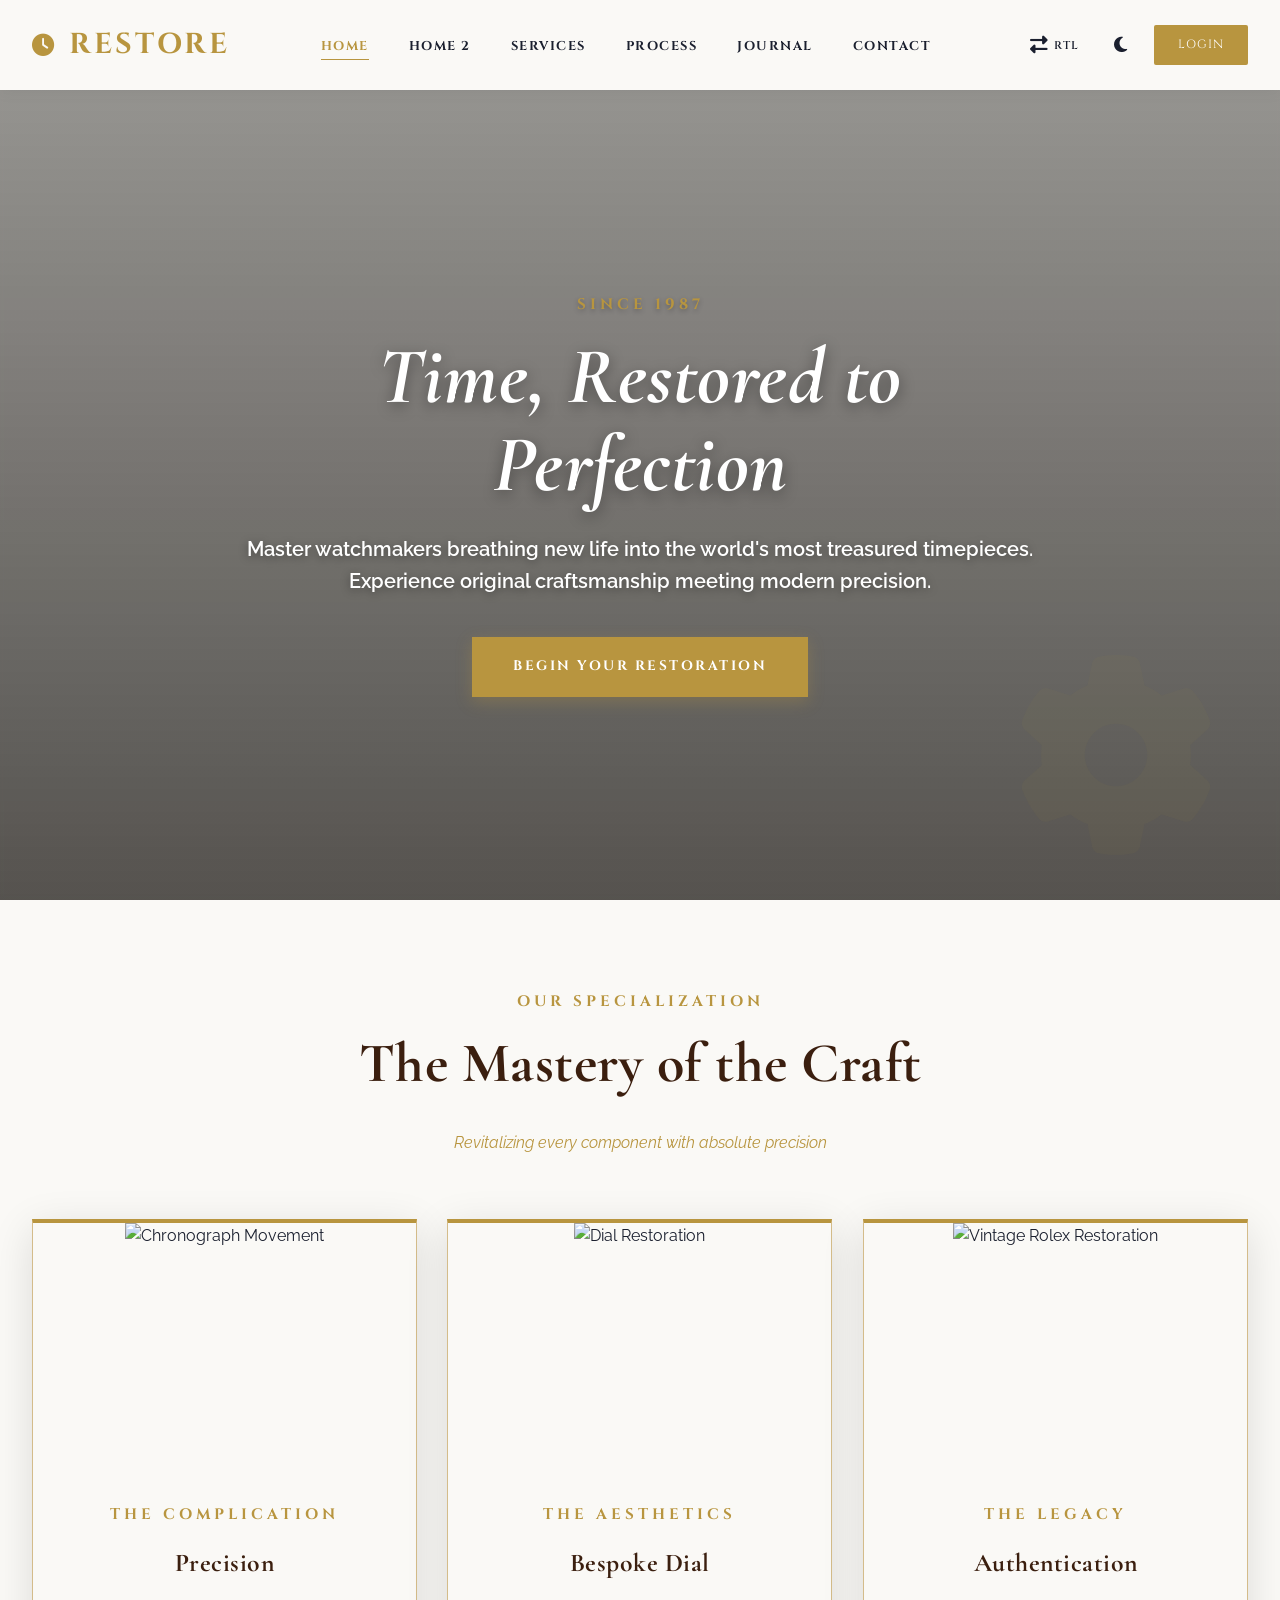
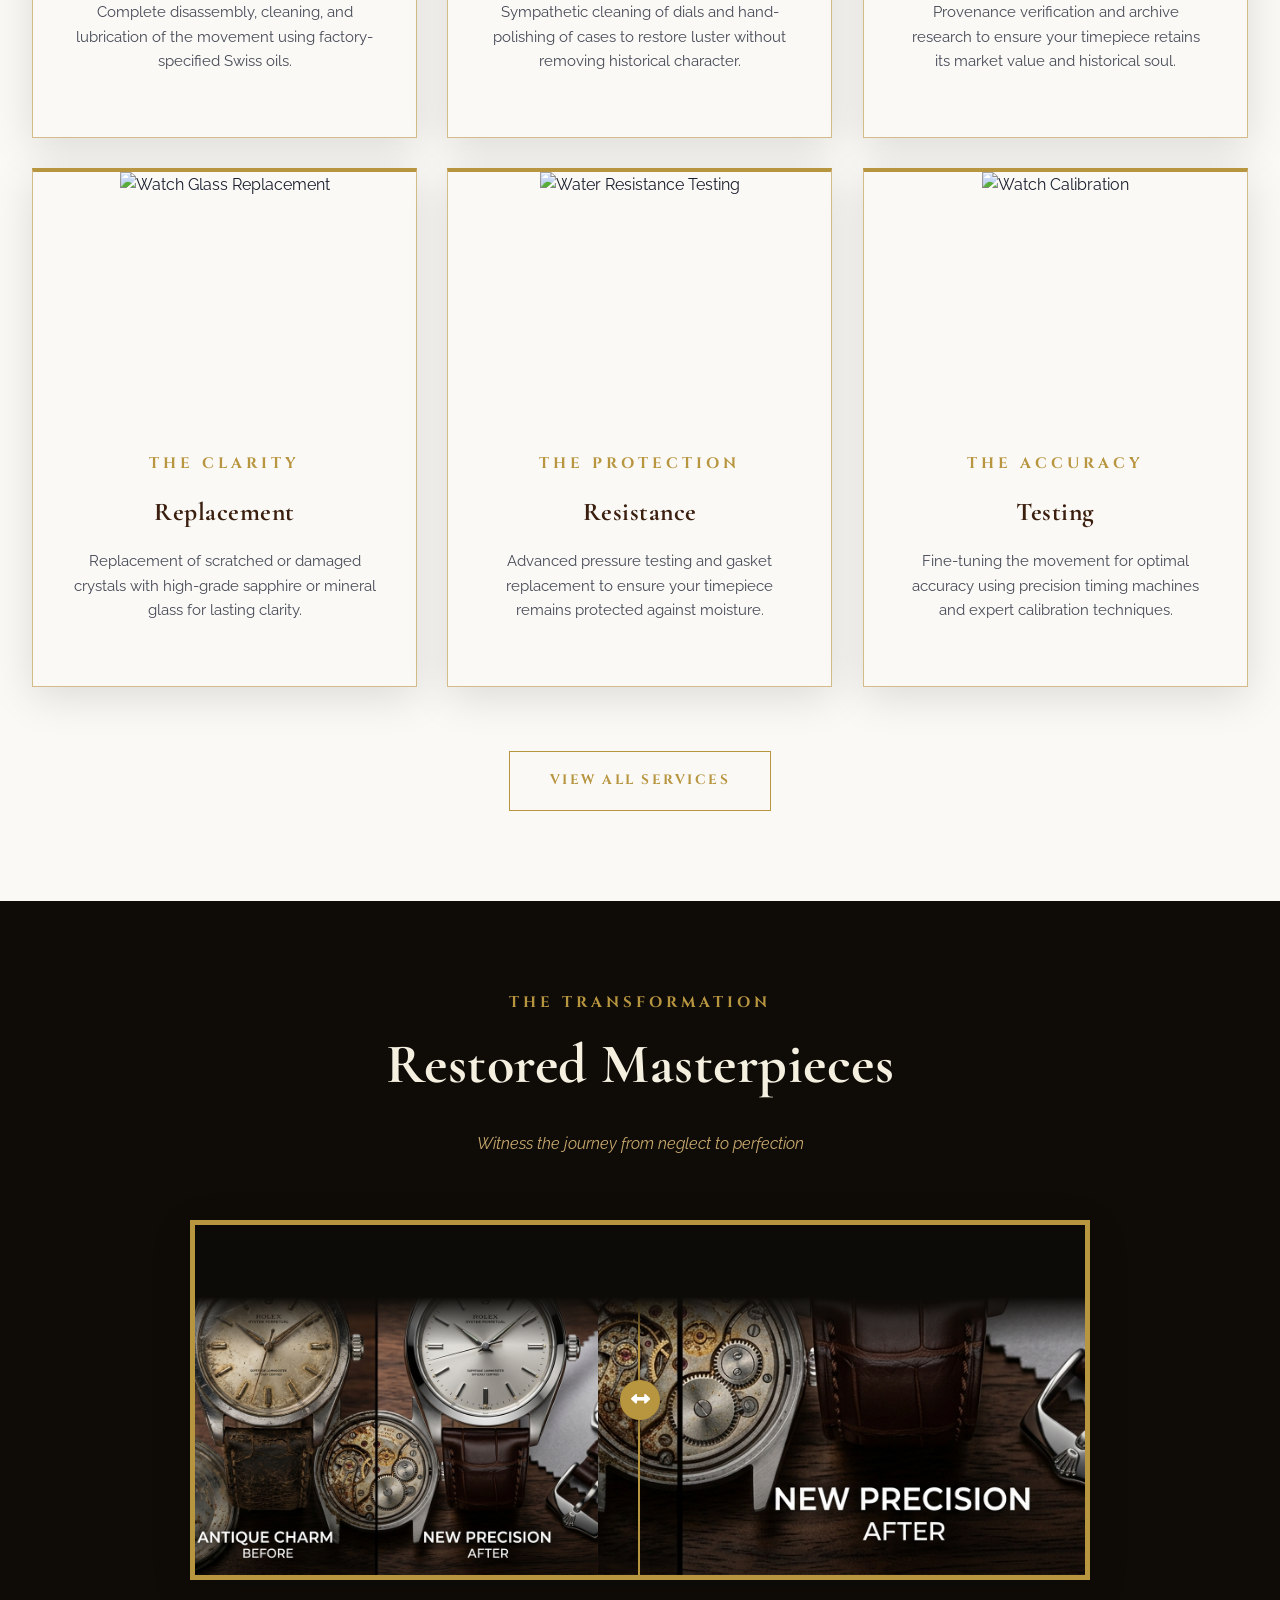
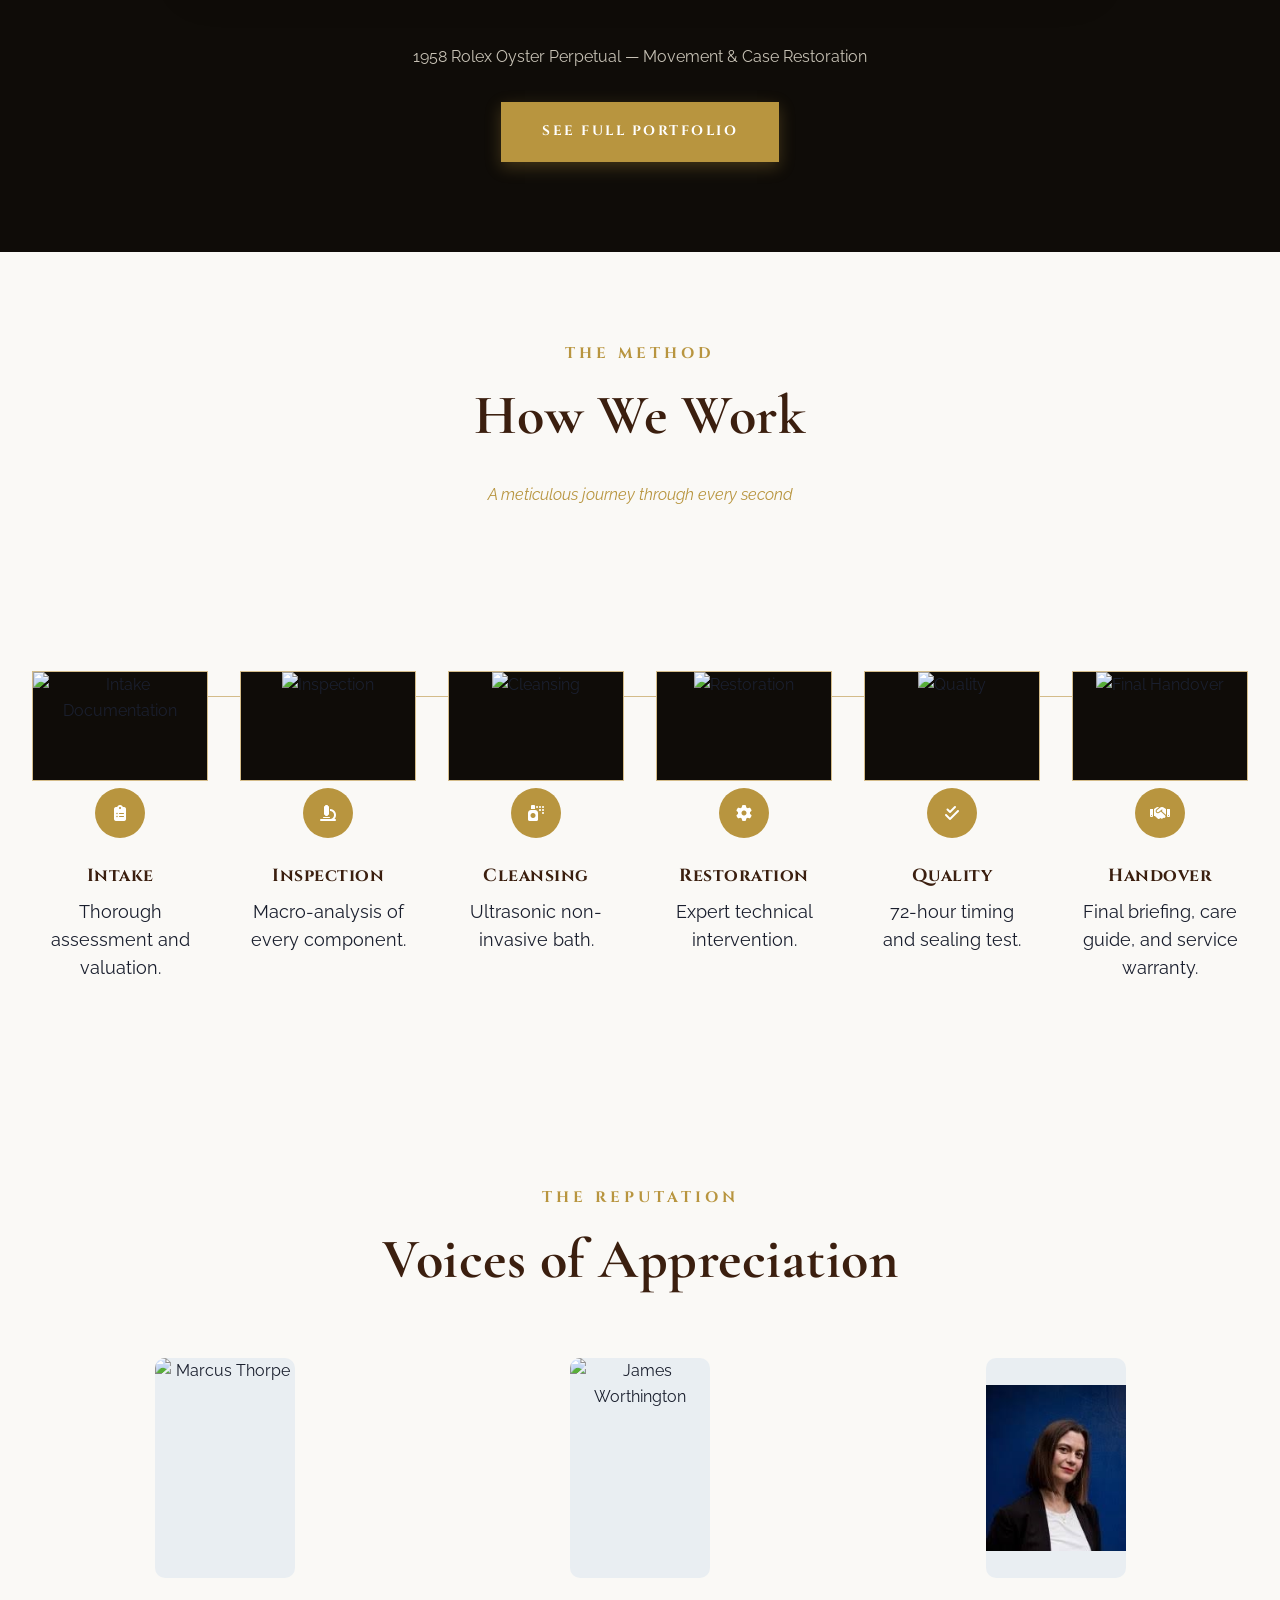
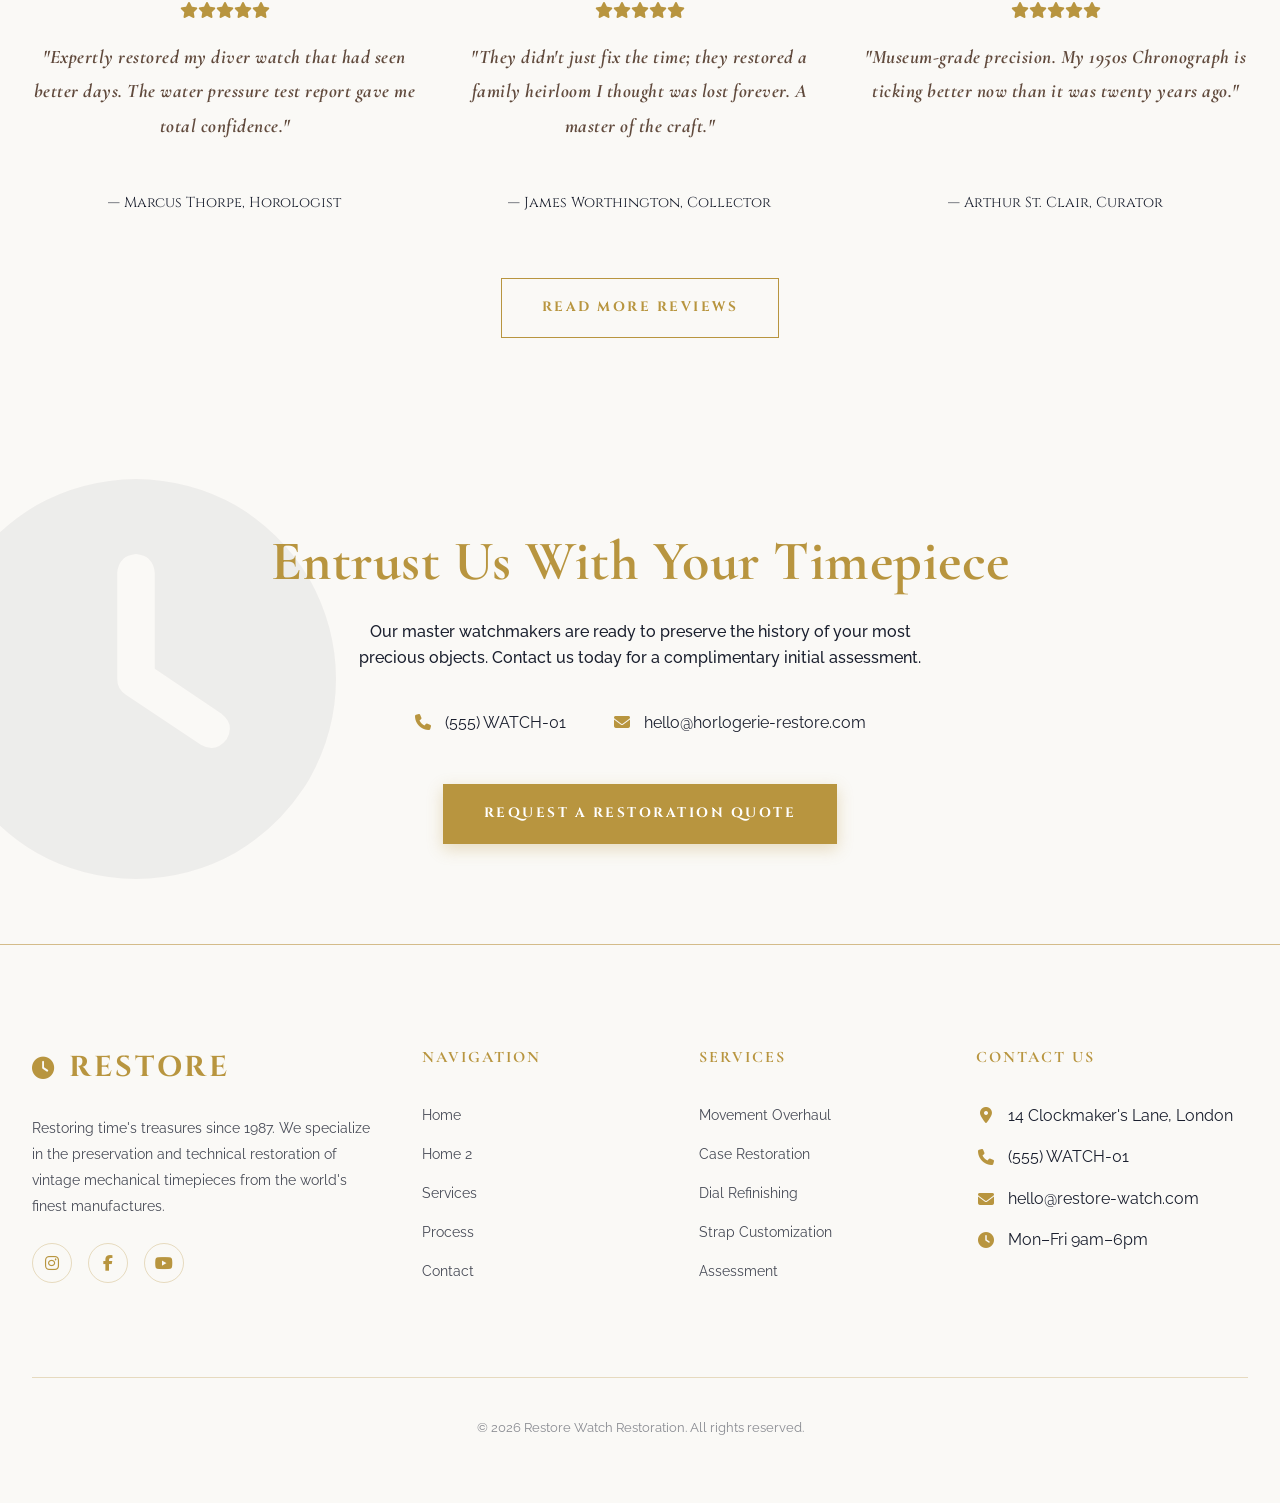
==== commit 62a16aa4: "Add files via upload DoneV" ====
--- a/index.html
+++ b/index.html
@@ -302,6 +302,18 @@
                     <h4>Quality</h4>
                     <p>72-hour timing and sealing test.</p>
                 </div>
+
+                <div class="step reveal text-center" style="transition-delay: 0.5s;">
+                    <div class="step-img-wrapper">
+                        <img src="https://images.unsplash.com/photo-1524592094714-0f0654e20314?auto=format&fit=crop&w=1200&q=80"
+                            alt="Final Handover">
+                    </div>
+                    <div class="step-icon">
+                        <i class="fas fa-handshake"></i>
+                    </div>
+                    <h4>Handover</h4>
+                    <p>Final briefing, care guide, and service warranty.</p>
+                </div>
             </div>
         </div>
     </section>
@@ -314,7 +326,7 @@
                 <h2>Voices of Appreciation</h2>
             </div>
 
-            <div class="grid grid-3">
+            <div class="grid grid-3 voices-appreciation-grid">
                 <div class="card testimonial-card reveal"
                     style="border: none; background: transparent; box-shadow: none;">
                     <div class="card-img-wrapper"
@@ -355,7 +367,7 @@
                     style="border: none; background: transparent; box-shadow: none; transition-delay: 0.2s;">
                     <div class="card-img-wrapper"
                         style="border-radius: 50%; width: 100px; height: 100px; margin: 0 auto 1.5rem; overflow: hidden;">
-                        <img src="https://images.unsplash.com/photo-1472099645785-5658abf4ff4e?ixlib=rb-4.0.3&auto=format&fit=crop&w=200&q=80"
+                        <img src="authSainclai.jfif"
                             alt="Client Portrait" style="width: 100%; height: 100%; object-fit: cover;">
                     </div>
                     <div class="stars" style="color: var(--secondary); margin-bottom: 1rem; text-align: center;">
@@ -474,4 +486,4 @@
 
 </body>
 
-</html>+</html>
--- a/index.css
+++ b/index.css
@@ -575,6 +575,28 @@
   transform: scale(1.1);
 }
 
+/* Testimonial portraits: keep full face visible (no crop) */
+.voices-appreciation-grid .card-img-wrapper {
+  background-color: #e9eef2;
+  width: 140px !important;
+  height: 220px !important;
+  border-radius: 10px !important;
+  margin: 0 auto 1.25rem !important;
+  display: flex;
+  align-items: center;
+  justify-content: center;
+}
+
+.voices-appreciation-grid .card-img-wrapper img {
+  object-fit: contain !important;
+  object-position: center center !important;
+  padding: 0 !important;
+}
+
+.testimonial-card:hover .card-img-wrapper img {
+  transform: none !important;
+}
+
 .card-content {
   padding: 2.5rem;
   flex-grow: 1;
@@ -1264,12 +1286,12 @@
     width: 100% !important;
     max-width: 200px;
     justify-content: center;
-    padding: 12px;
+    padding: 7px;
     border: 1px solid var(--border);
     border-radius: 4px;
     display: flex;
     align-items: center;
-    gap: 8px;
+    gap: 3px;
     text-align: center;
   }
 
@@ -1396,7 +1418,7 @@
     width: 100%;
   }
 
-  .step:last-child {
+  .step:last-child:nth-child(6) {
     grid-column: 1 / span 2;
     max-width: 400px;
     margin: 0 auto;
@@ -1587,7 +1609,7 @@
     display: flex;
     align-items: center;
     justify-content: center;
-    padding: 0 15px !important;
+    padding: 0 10px !important;
     border: 1px solid var(--border);
     border-radius: 4px;
     background: transparent;
@@ -2005,6 +2027,13 @@
   }
 }
 
+/* Keep testimonials in one row on tablet view */
+@media (min-width: 769px) and (max-width: 1024px) {
+  .voices-appreciation-grid {
+    grid-template-columns: repeat(3, 1fr) !important;
+  }
+}
+
 /* Auth Page Mobile Optimizations */
 @media (max-width: 768px) {
   .auth-toggles {
@@ -2055,6 +2084,45 @@
     overflow-x: hidden !important;
     overflow-y: auto !important;
   }
+
+  /* Home 2 (story.html): keep bullets and CTA centered at tablet width */
+  .coverage-content {
+    text-align: center !important;
+  }
+
+  .coverage-content ul {
+    display: flex !important;
+    flex-direction: column !important;
+    align-items: flex-start !important;
+    text-align: left !important;
+    margin: 2rem auto !important;
+    width: fit-content !important;
+    max-width: 100% !important;
+  }
+
+  .coverage-content .btn,
+  .coverage-content .btn.btn-outline {
+    display: flex !important;
+    justify-content: center !important;
+    width: auto !important;
+    min-width: 220px !important;
+    margin: 2rem auto 0 !important;
+  }
+
+  .journal-page .featured-meta {
+    flex-direction: column !important;
+    align-items: center !important;
+    text-align: center !important;
+    gap: 1rem !important;
+  }
+
+  .journal-page .featured-meta .btn,
+  .journal-page .text-center .btn.btn-outline {
+    display: inline-flex !important;
+    width: auto !important;
+    margin-left: auto !important;
+    margin-right: auto !important;
+  }
 }
 
 @media (max-width: 360px) {
@@ -2086,4 +2154,4 @@
   visibility: visible;
 }
 
-/* End of CSS */+/* End of CSS */
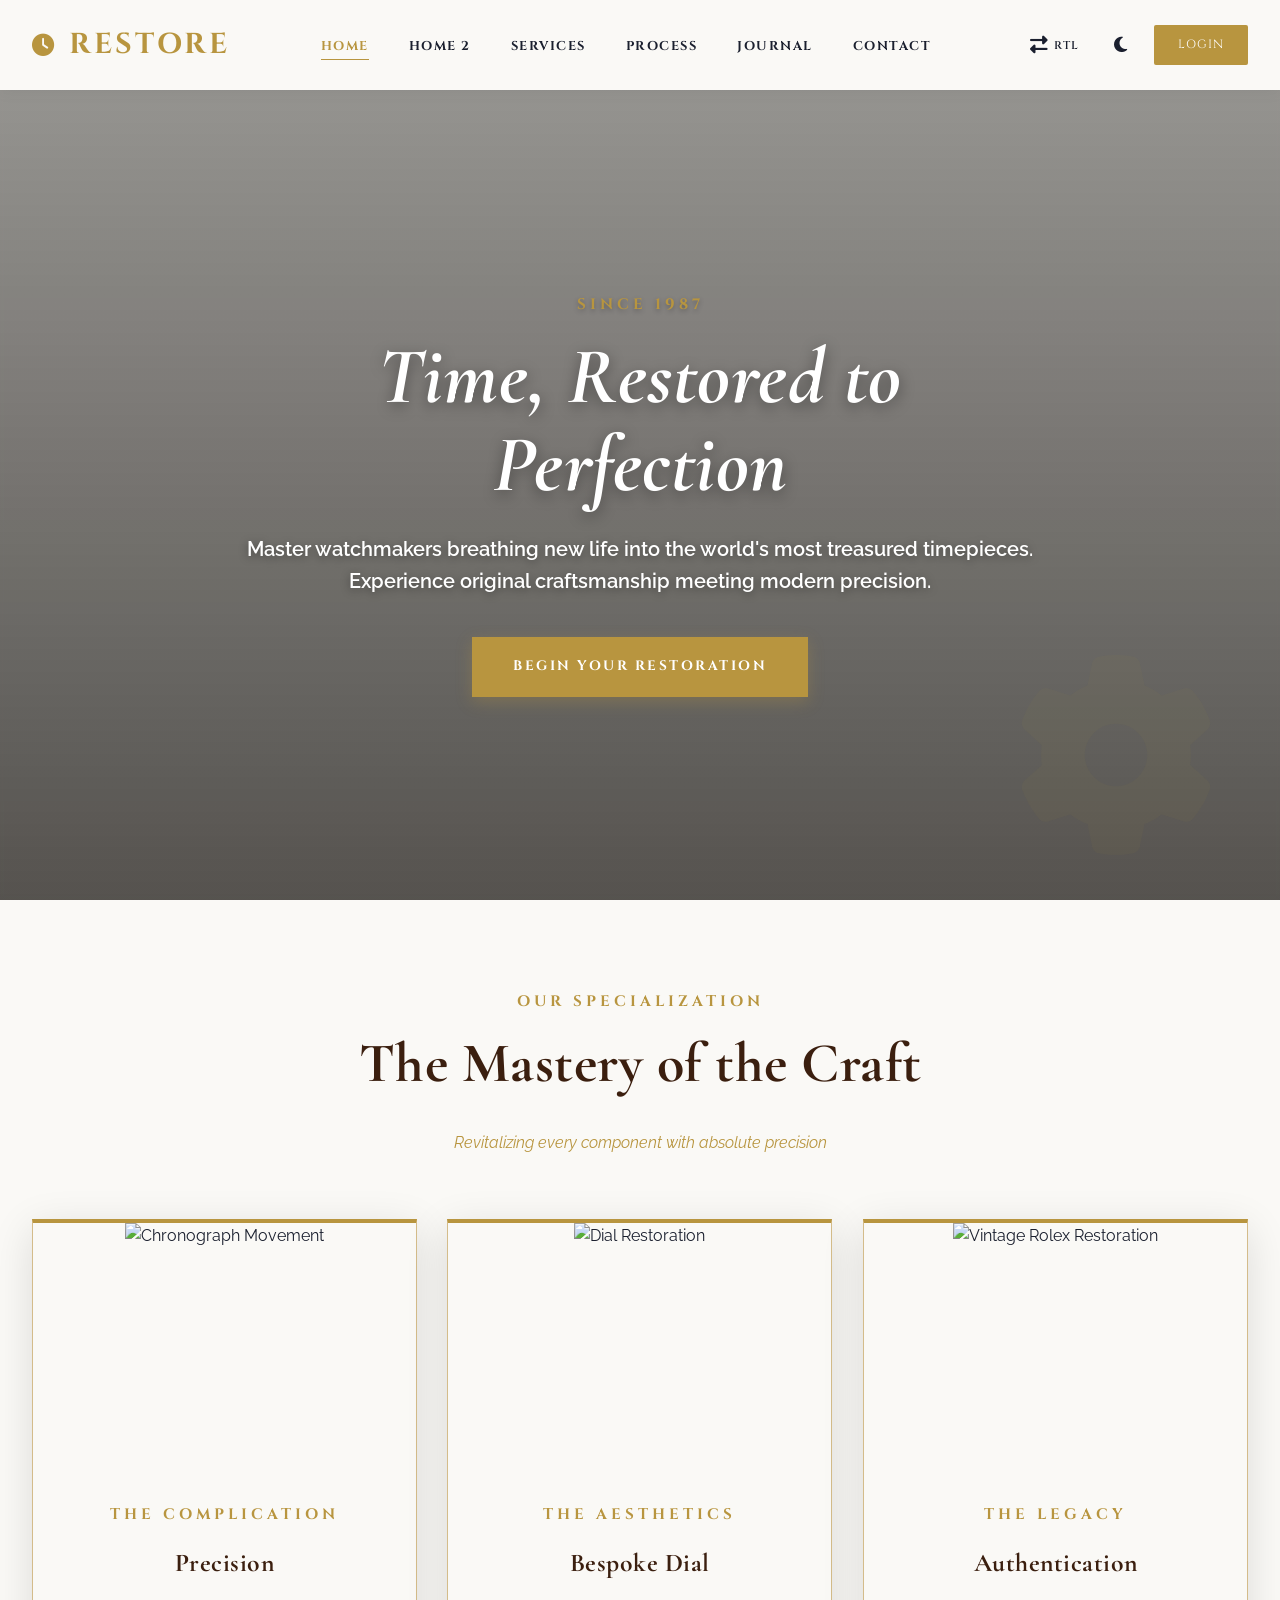
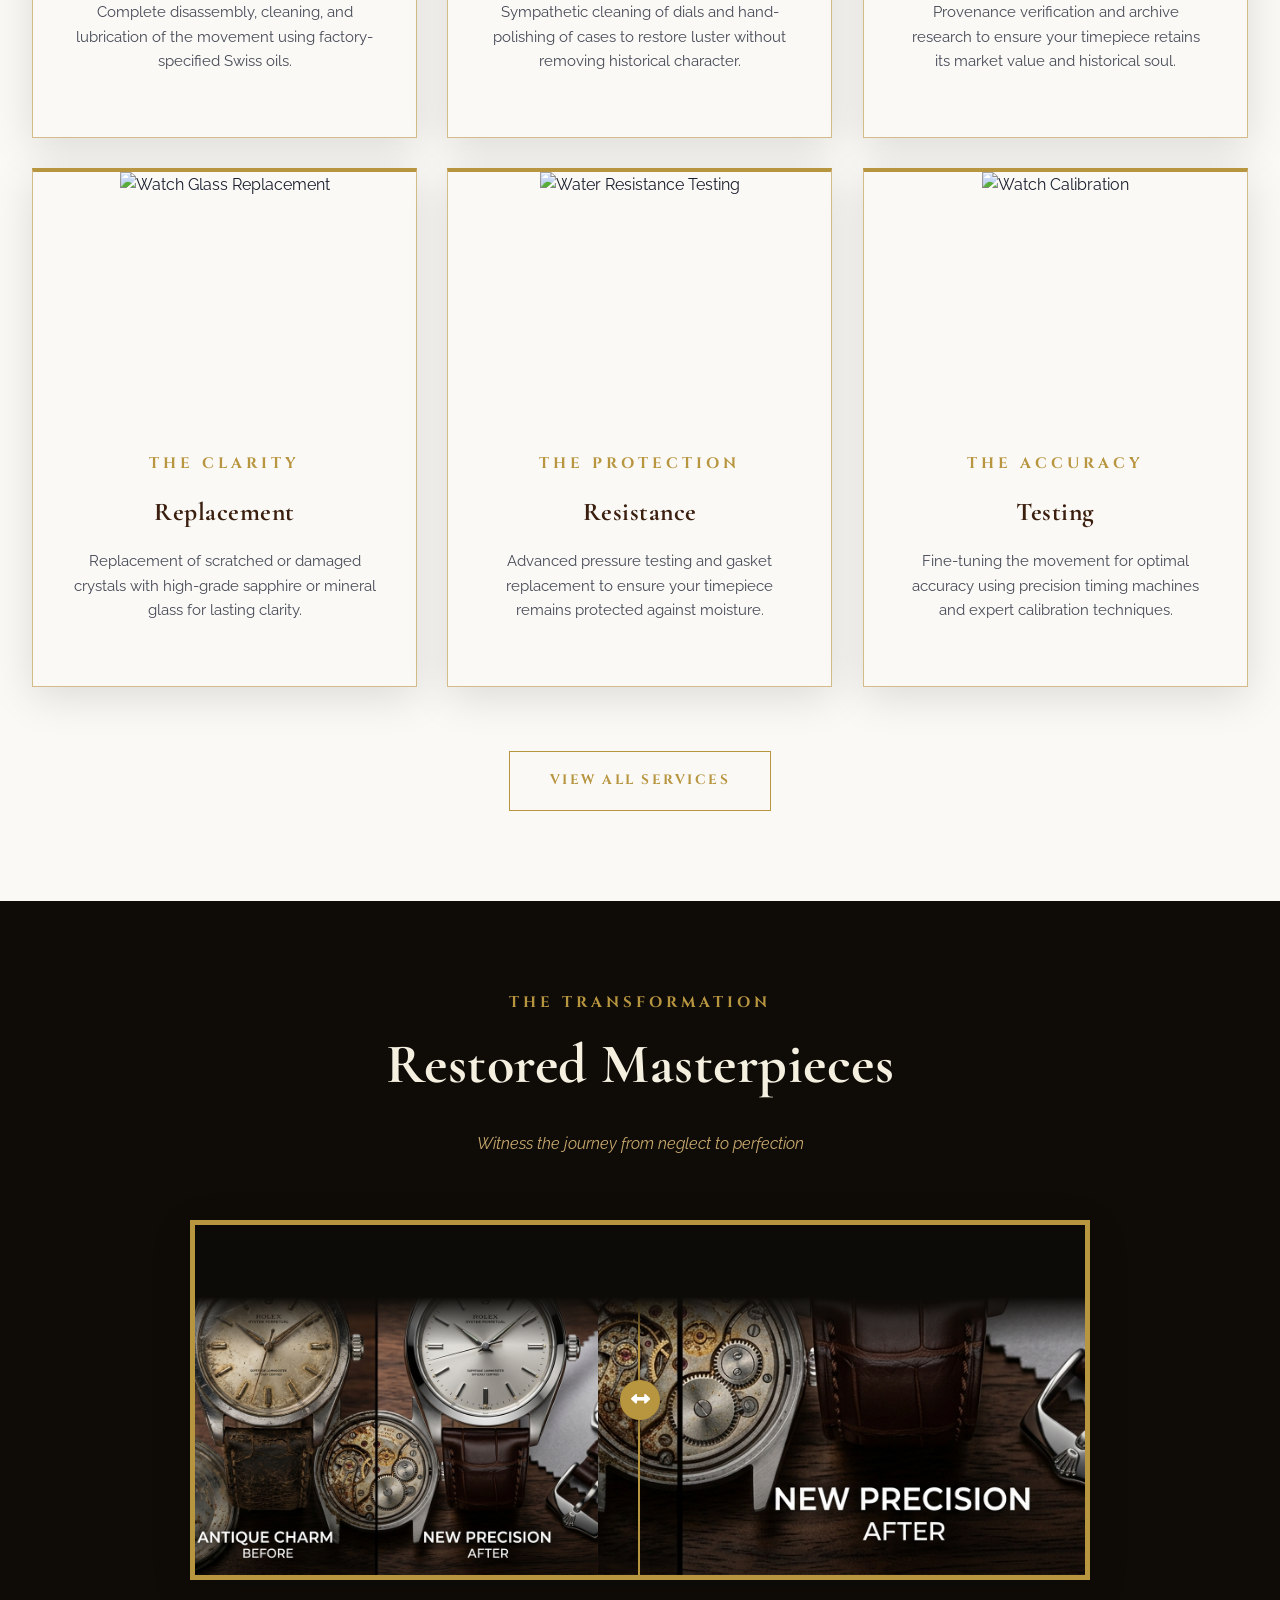
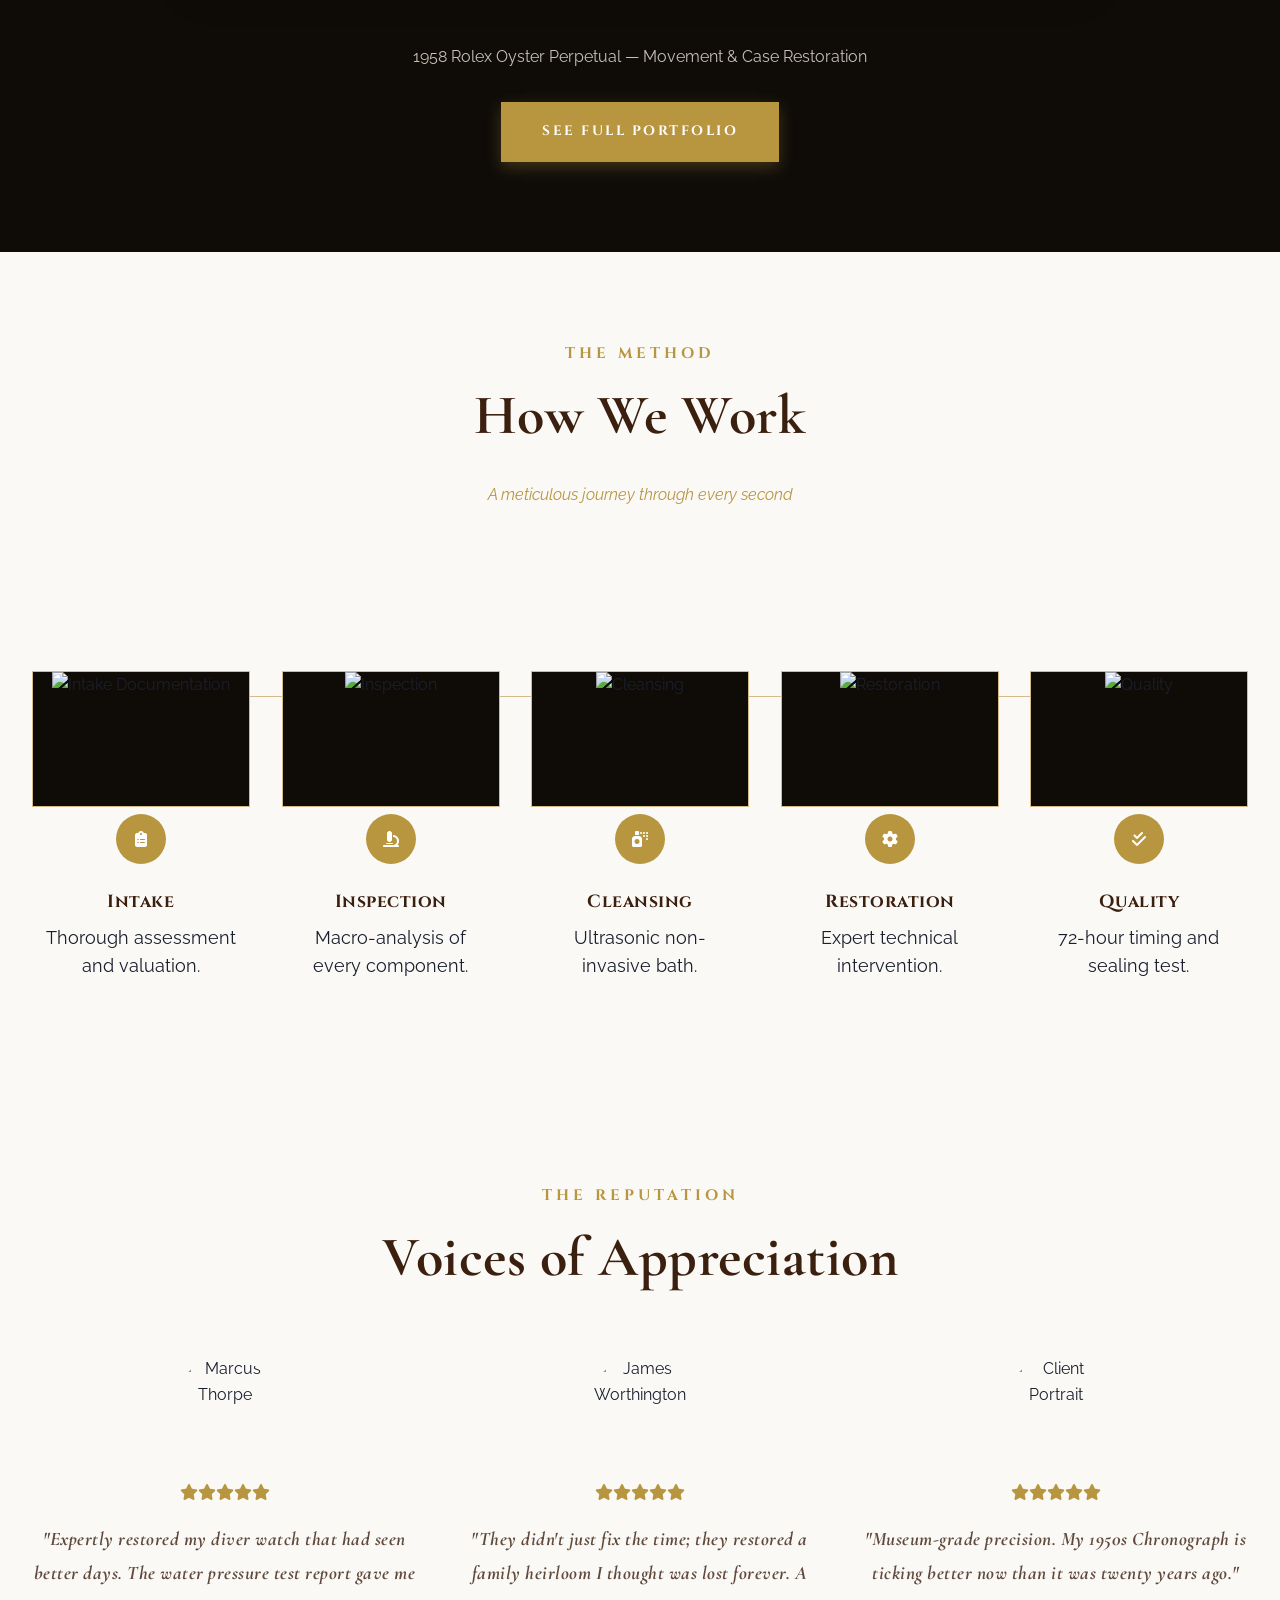
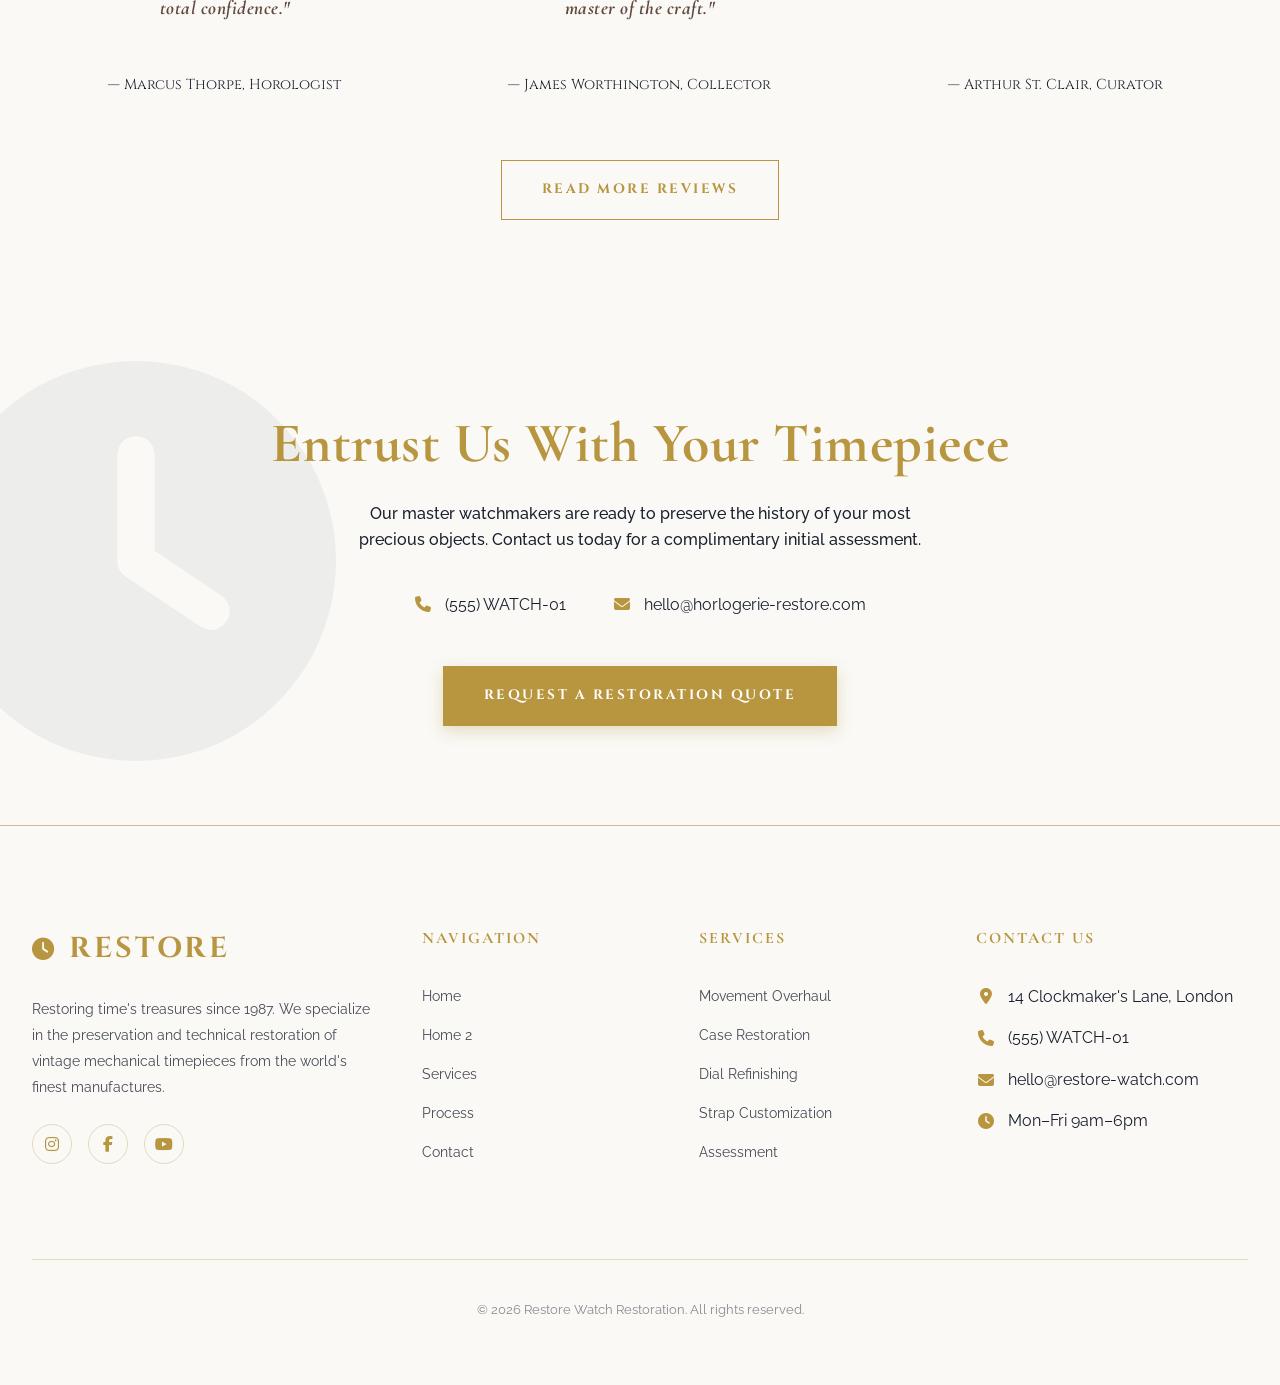
==== commit 232c1cf4: "Add files via upload upfi12" ====
--- a/index.html
+++ b/index.html
@@ -302,18 +302,6 @@
                     <h4>Quality</h4>
                     <p>72-hour timing and sealing test.</p>
                 </div>
-
-                <div class="step reveal text-center" style="transition-delay: 0.5s;">
-                    <div class="step-img-wrapper">
-                        <img src="https://images.unsplash.com/photo-1524592094714-0f0654e20314?auto=format&fit=crop&w=1200&q=80"
-                            alt="Final Handover">
-                    </div>
-                    <div class="step-icon">
-                        <i class="fas fa-handshake"></i>
-                    </div>
-                    <h4>Handover</h4>
-                    <p>Final briefing, care guide, and service warranty.</p>
-                </div>
             </div>
         </div>
     </section>
@@ -326,7 +314,7 @@
                 <h2>Voices of Appreciation</h2>
             </div>
 
-            <div class="grid grid-3 voices-appreciation-grid">
+            <div class="grid grid-3">
                 <div class="card testimonial-card reveal"
                     style="border: none; background: transparent; box-shadow: none;">
                     <div class="card-img-wrapper"
@@ -367,7 +355,7 @@
                     style="border: none; background: transparent; box-shadow: none; transition-delay: 0.2s;">
                     <div class="card-img-wrapper"
                         style="border-radius: 50%; width: 100px; height: 100px; margin: 0 auto 1.5rem; overflow: hidden;">
-                        <img src="authSainclai.jfif"
+                        <img src="https://images.unsplash.com/photo-1472099645785-5658abf4ff4e?ixlib=rb-4.0.3&auto=format&fit=crop&w=200&q=80"
                             alt="Client Portrait" style="width: 100%; height: 100%; object-fit: cover;">
                     </div>
                     <div class="stars" style="color: var(--secondary); margin-bottom: 1rem; text-align: center;">
@@ -486,4 +474,4 @@
 
 </body>
 
-</html>
+</html>
--- a/index.css
+++ b/index.css
@@ -575,28 +575,6 @@
   transform: scale(1.1);
 }
 
-/* Testimonial portraits: keep full face visible (no crop) */
-.voices-appreciation-grid .card-img-wrapper {
-  background-color: #e9eef2;
-  width: 140px !important;
-  height: 220px !important;
-  border-radius: 10px !important;
-  margin: 0 auto 1.25rem !important;
-  display: flex;
-  align-items: center;
-  justify-content: center;
-}
-
-.voices-appreciation-grid .card-img-wrapper img {
-  object-fit: contain !important;
-  object-position: center center !important;
-  padding: 0 !important;
-}
-
-.testimonial-card:hover .card-img-wrapper img {
-  transform: none !important;
-}
-
 .card-content {
   padding: 2.5rem;
   flex-grow: 1;
@@ -1286,12 +1264,12 @@
     width: 100% !important;
     max-width: 200px;
     justify-content: center;
-    padding: 7px;
+    padding: 12px;
     border: 1px solid var(--border);
     border-radius: 4px;
     display: flex;
     align-items: center;
-    gap: 3px;
+    gap: 8px;
     text-align: center;
   }
 
@@ -1313,10 +1291,12 @@
   .rev-img img,
   .addons-img img,
   .proc-img img {
-    height: auto !important;
-    max-height: 450px !important;
+    width: 900px !important;
+    max-width: 100% !important;
+    height: 450px !important;
     object-fit: cover !important;
-    width: 100%;
+    margin: 0 auto !important;
+    display: block !important;
   }
 
   .small-article {
@@ -1418,7 +1398,7 @@
     width: 100%;
   }
 
-  .step:last-child:nth-child(6) {
+  .step:last-child {
     grid-column: 1 / span 2;
     max-width: 400px;
     margin: 0 auto;
@@ -1472,7 +1452,8 @@
 /* Mobile View (Complete Redesign) */
 @media (max-width: 768px) {
   .navbar {
-    height: 70px; /* Slimmer navbar on mobile */
+    height: 70px;
+    /* Slimmer navbar on mobile */
     width: 100% !important;
     max-width: 100vw !important;
     left: 0 !important;
@@ -1509,7 +1490,8 @@
     display: grid !important;
   }
 
-  .card, .step {
+  .card,
+  .step {
     width: 100% !important;
     max-width: none !important;
     height: auto !important;
@@ -1609,7 +1591,7 @@
     display: flex;
     align-items: center;
     justify-content: center;
-    padding: 0 10px !important;
+    padding: 0 15px !important;
     border: 1px solid var(--border);
     border-radius: 4px;
     background: transparent;
@@ -1709,7 +1691,8 @@
   }
 
   .hero-blurred-bg {
-    background-color: var(--bg-dark); /* Ensure background is visible if image fails */
+    background-color: var(--bg-dark);
+    /* Ensure background is visible if image fails */
   }
 
 
@@ -1818,12 +1801,12 @@
   .navbar .container {
     padding: 0 0.8rem !important;
   }
-  
+
   .hamburger {
     width: 28px !important;
     height: 18px !important;
   }
-  
+
   .hamburger span {
     height: 2px !important;
   }
@@ -2027,13 +2010,6 @@
   }
 }
 
-/* Keep testimonials in one row on tablet view */
-@media (min-width: 769px) and (max-width: 1024px) {
-  .voices-appreciation-grid {
-    grid-template-columns: repeat(3, 1fr) !important;
-  }
-}
-
 /* Auth Page Mobile Optimizations */
 @media (max-width: 768px) {
   .auth-toggles {
@@ -2084,45 +2060,6 @@
     overflow-x: hidden !important;
     overflow-y: auto !important;
   }
-
-  /* Home 2 (story.html): keep bullets and CTA centered at tablet width */
-  .coverage-content {
-    text-align: center !important;
-  }
-
-  .coverage-content ul {
-    display: flex !important;
-    flex-direction: column !important;
-    align-items: flex-start !important;
-    text-align: left !important;
-    margin: 2rem auto !important;
-    width: fit-content !important;
-    max-width: 100% !important;
-  }
-
-  .coverage-content .btn,
-  .coverage-content .btn.btn-outline {
-    display: flex !important;
-    justify-content: center !important;
-    width: auto !important;
-    min-width: 220px !important;
-    margin: 2rem auto 0 !important;
-  }
-
-  .journal-page .featured-meta {
-    flex-direction: column !important;
-    align-items: center !important;
-    text-align: center !important;
-    gap: 1rem !important;
-  }
-
-  .journal-page .featured-meta .btn,
-  .journal-page .text-center .btn.btn-outline {
-    display: inline-flex !important;
-    width: auto !important;
-    margin-left: auto !important;
-    margin-right: auto !important;
-  }
 }
 
 @media (max-width: 360px) {
@@ -2154,4 +2091,4 @@
   visibility: visible;
 }
 
-/* End of CSS */
+/* End of CSS */
